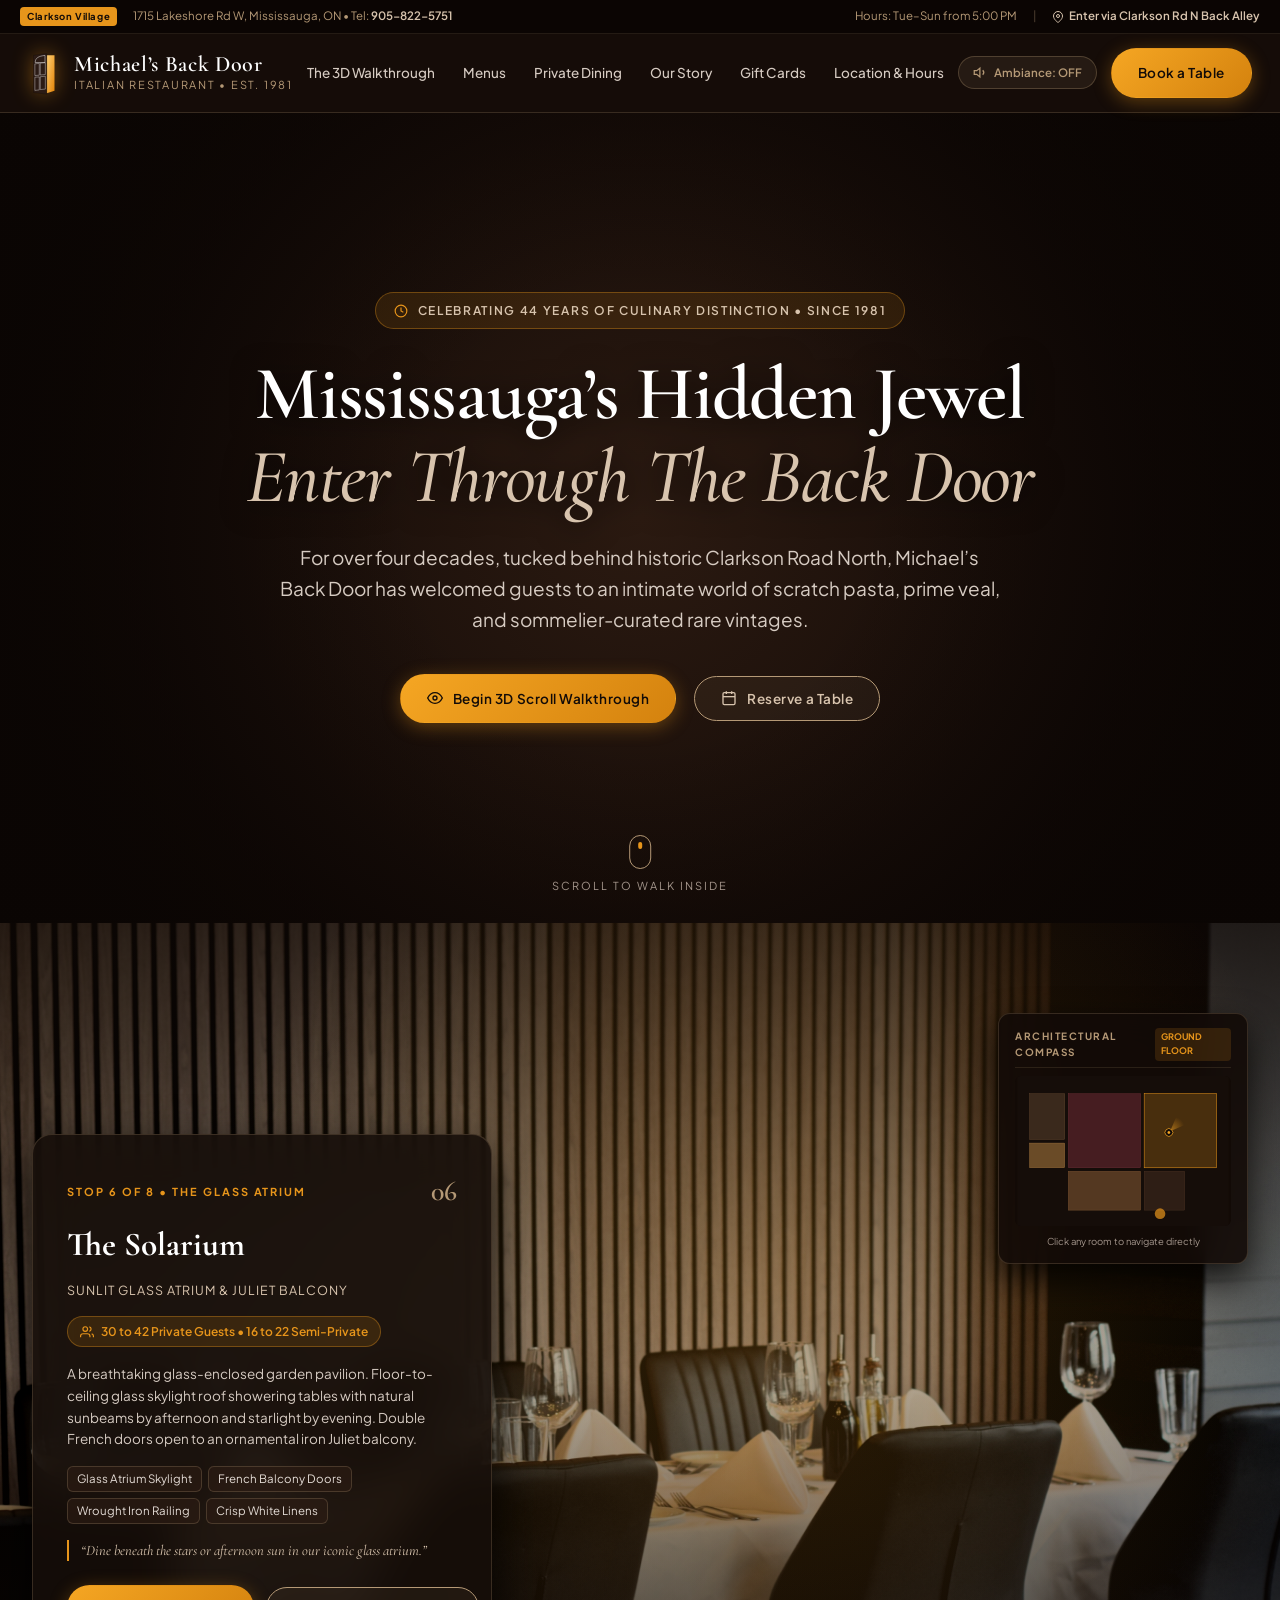
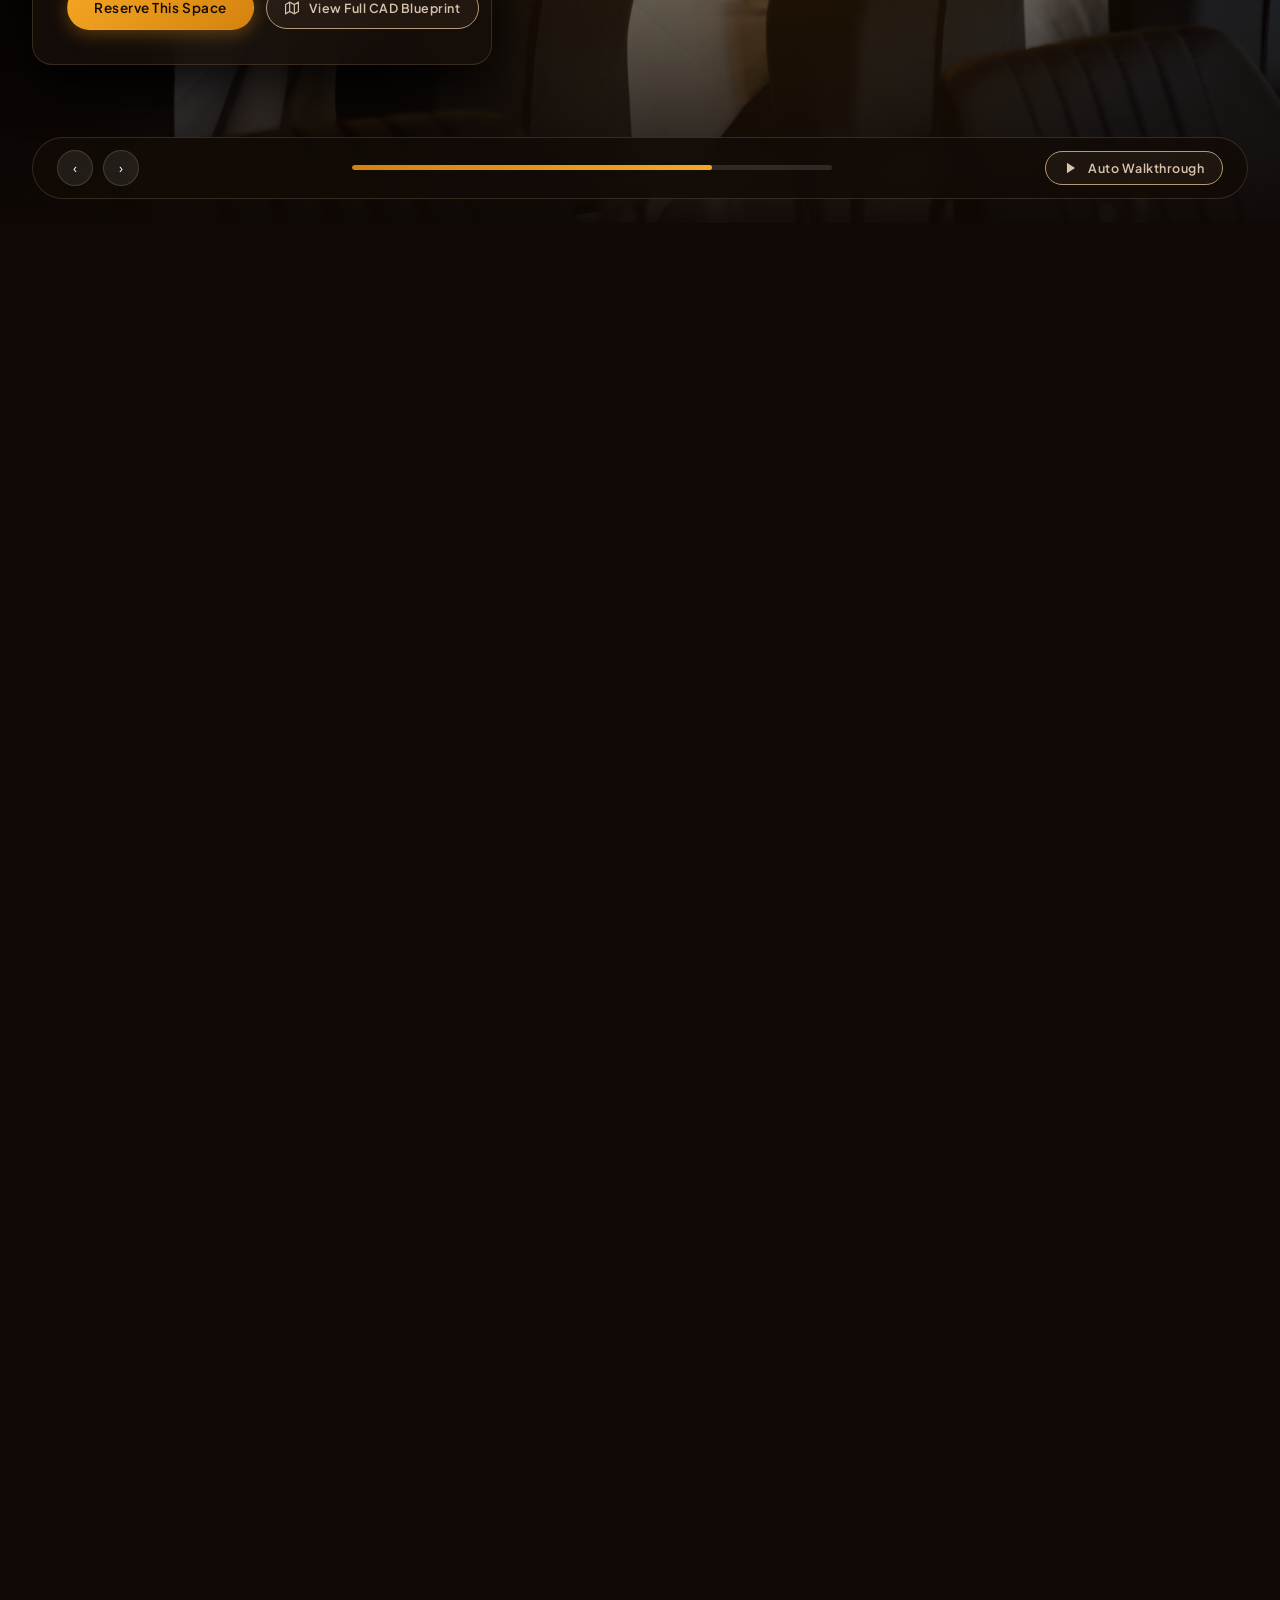
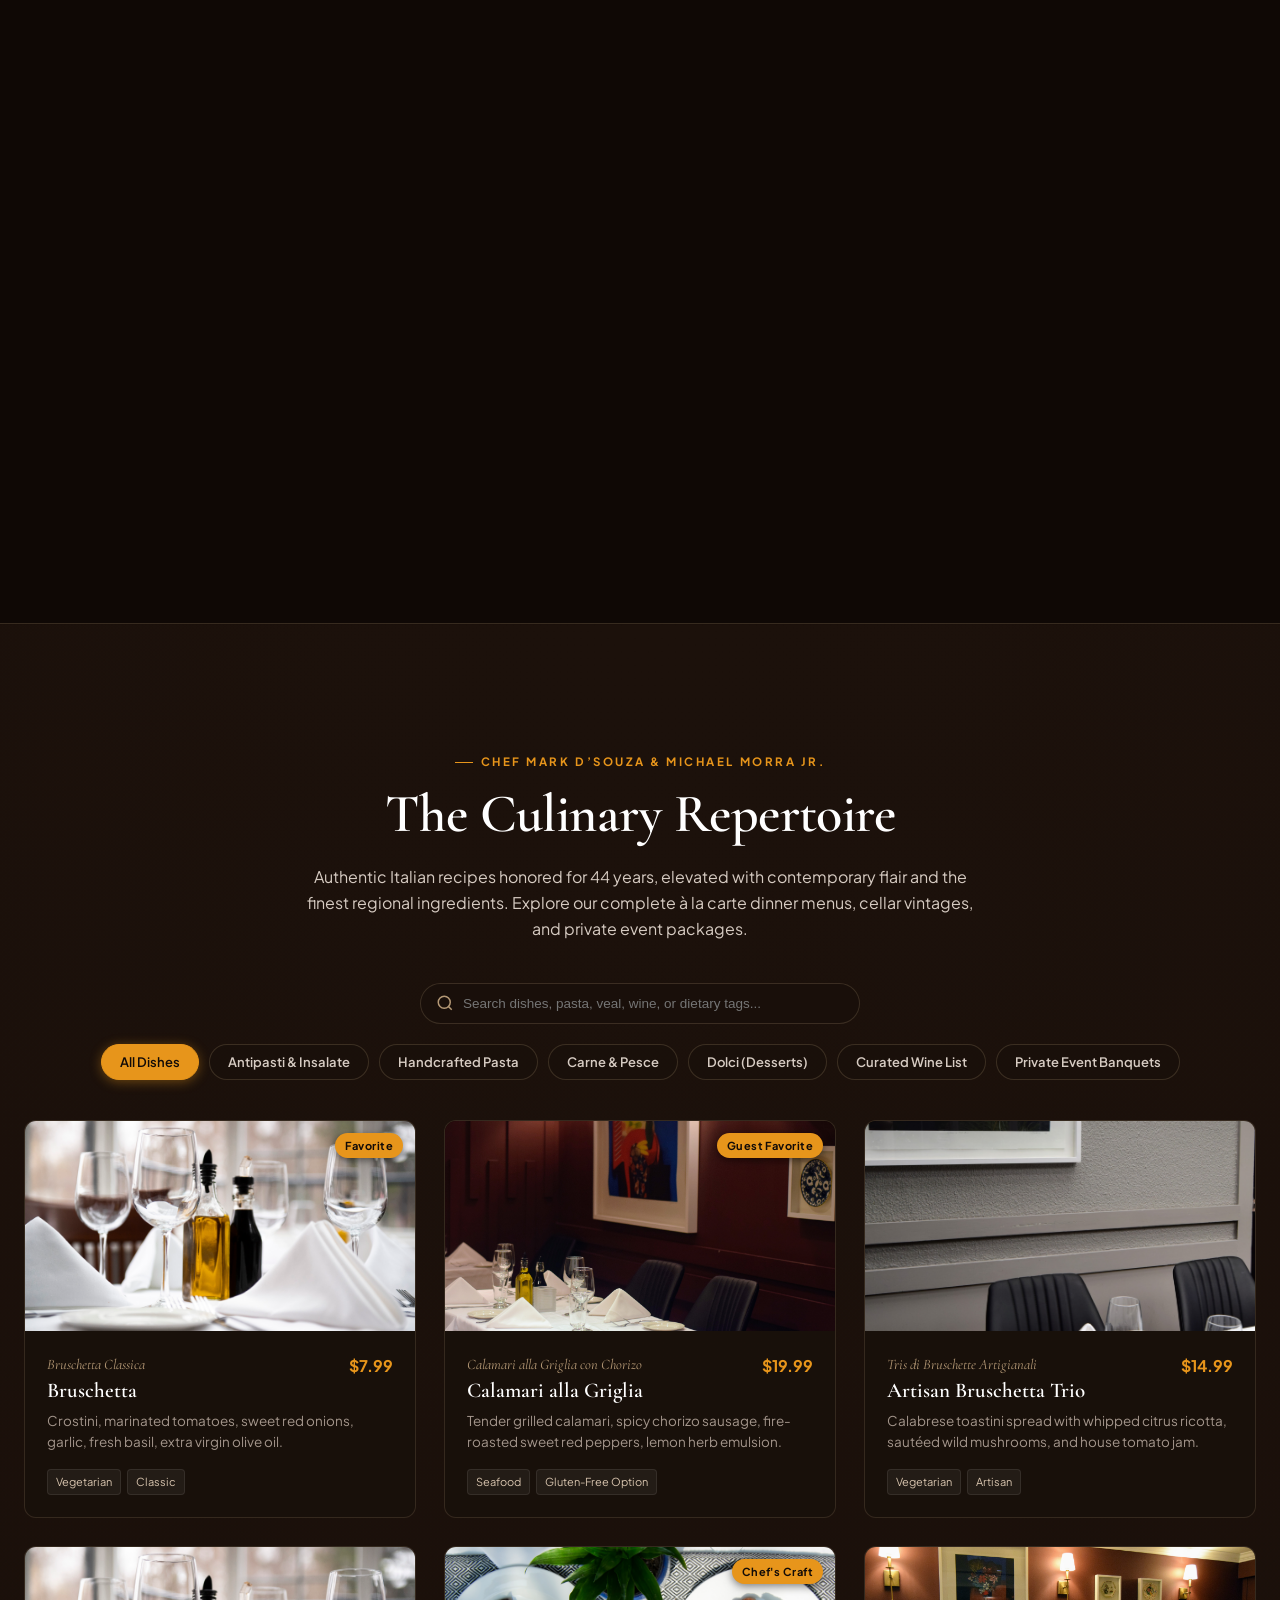
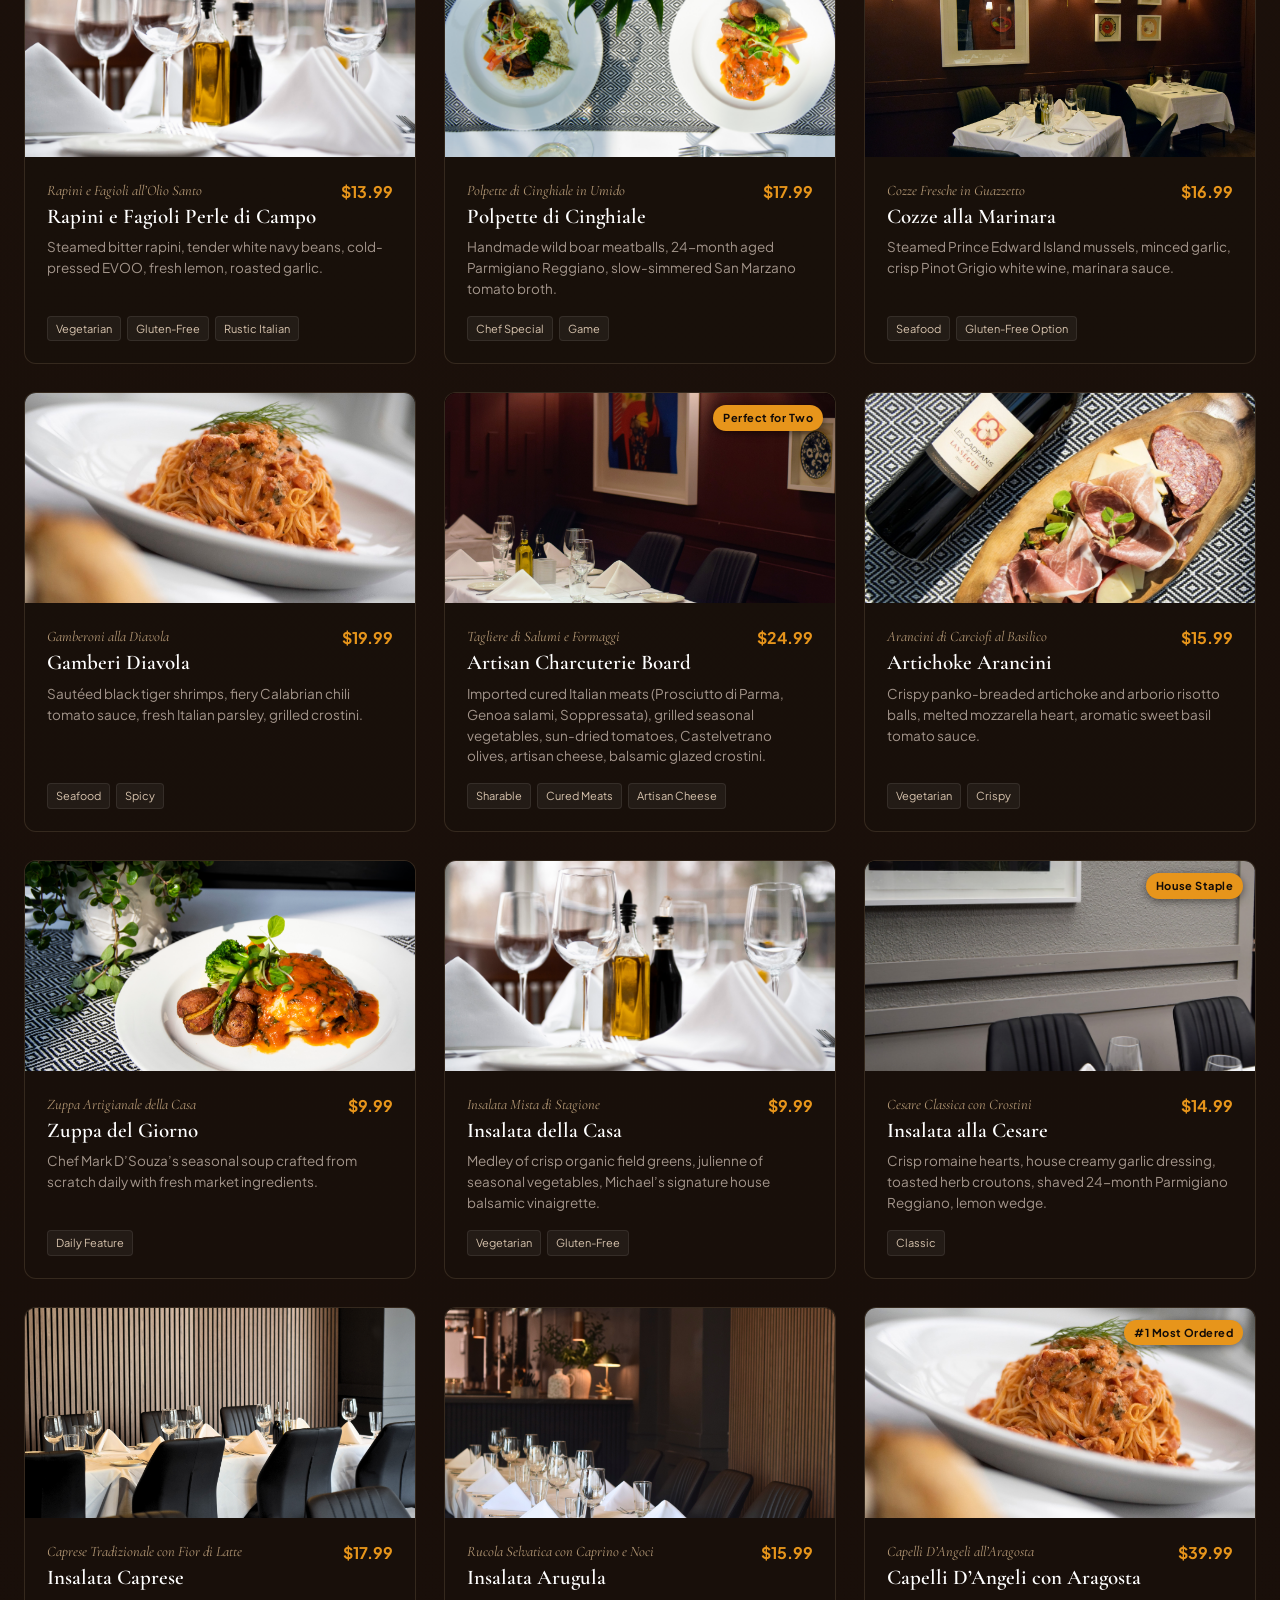
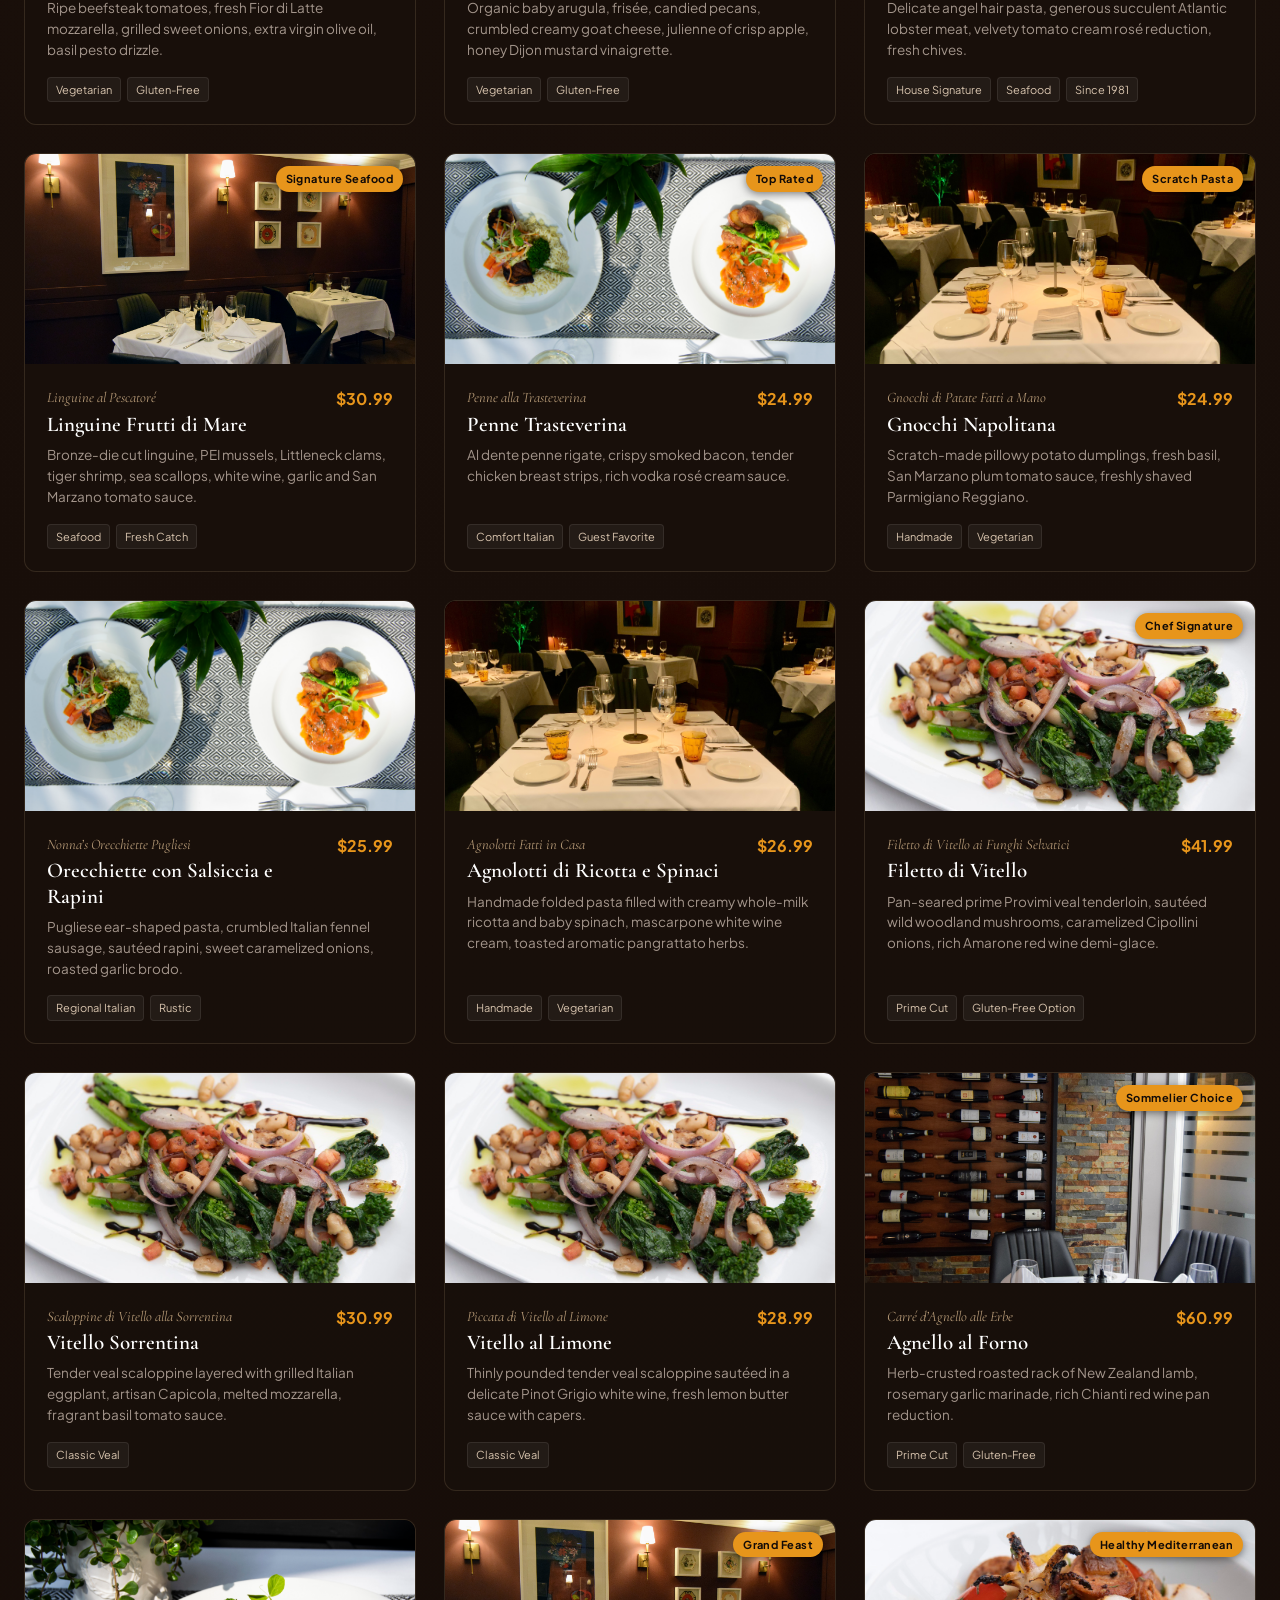
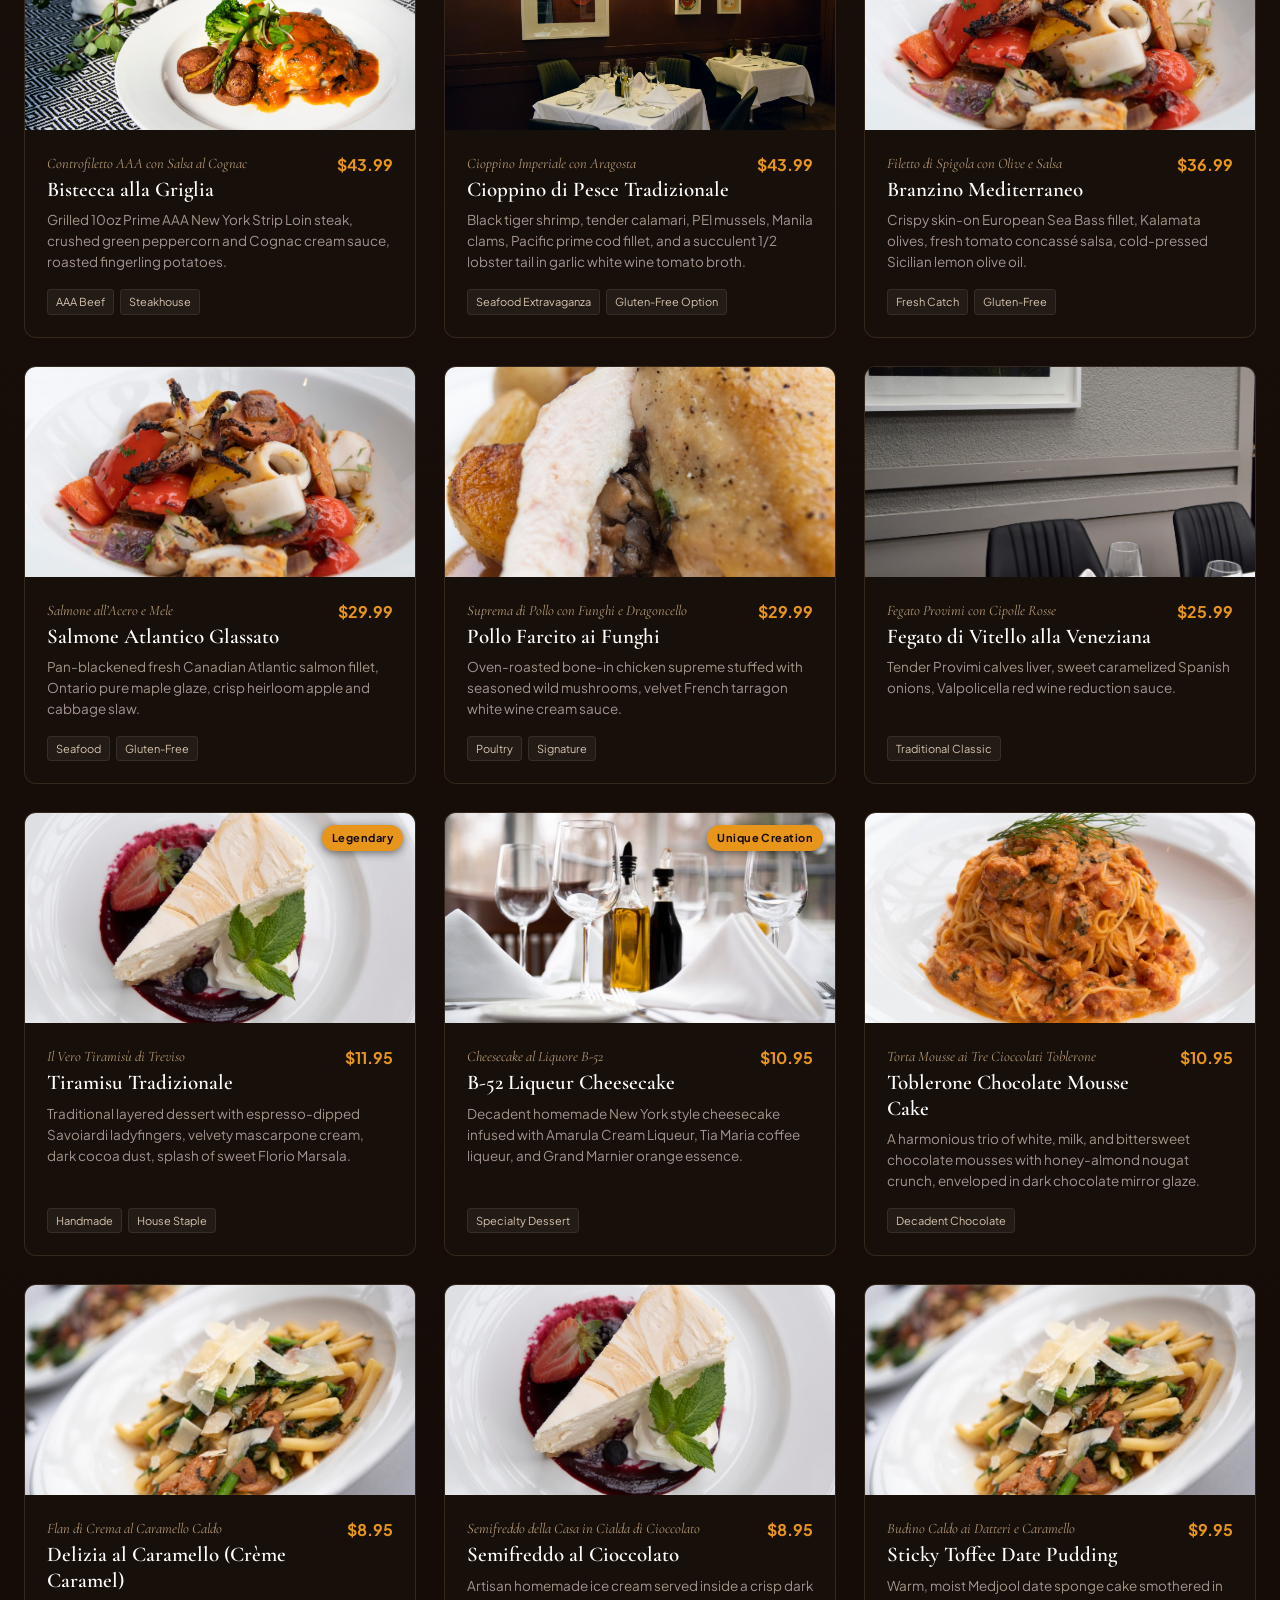
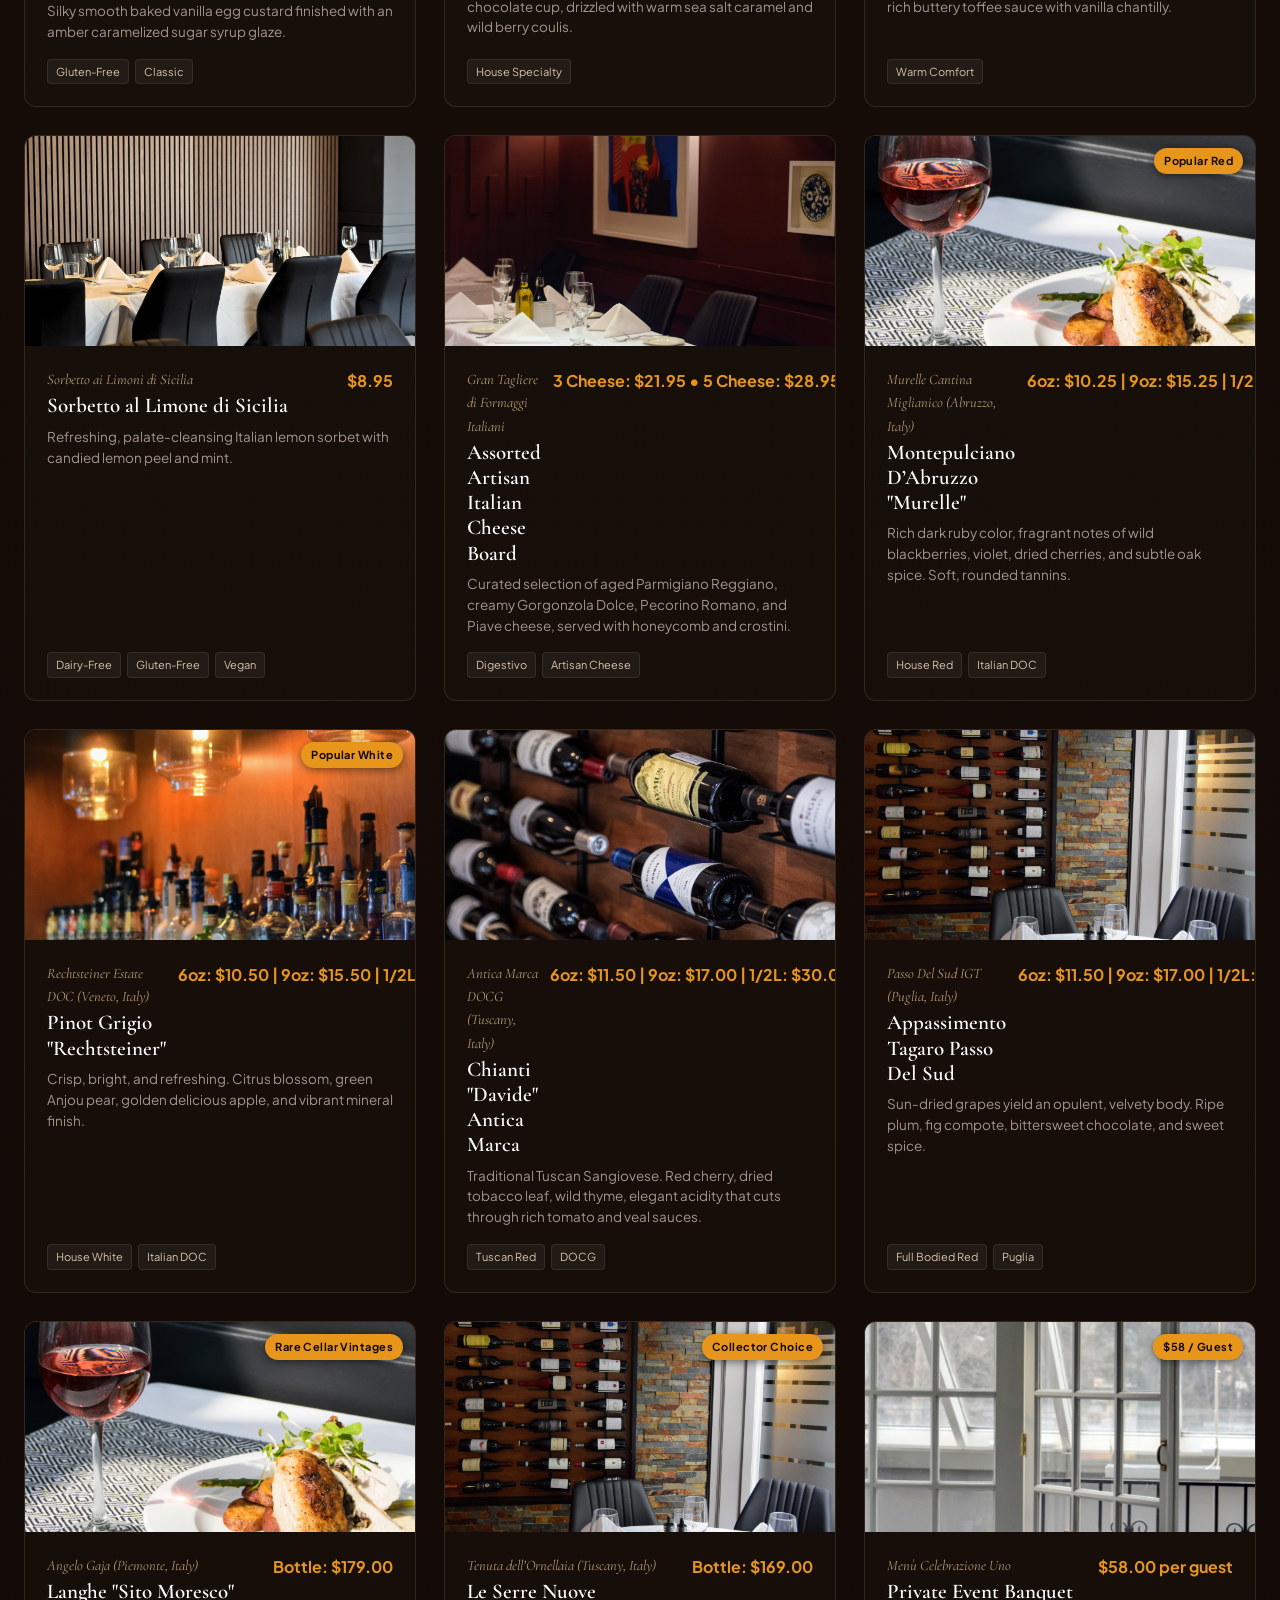
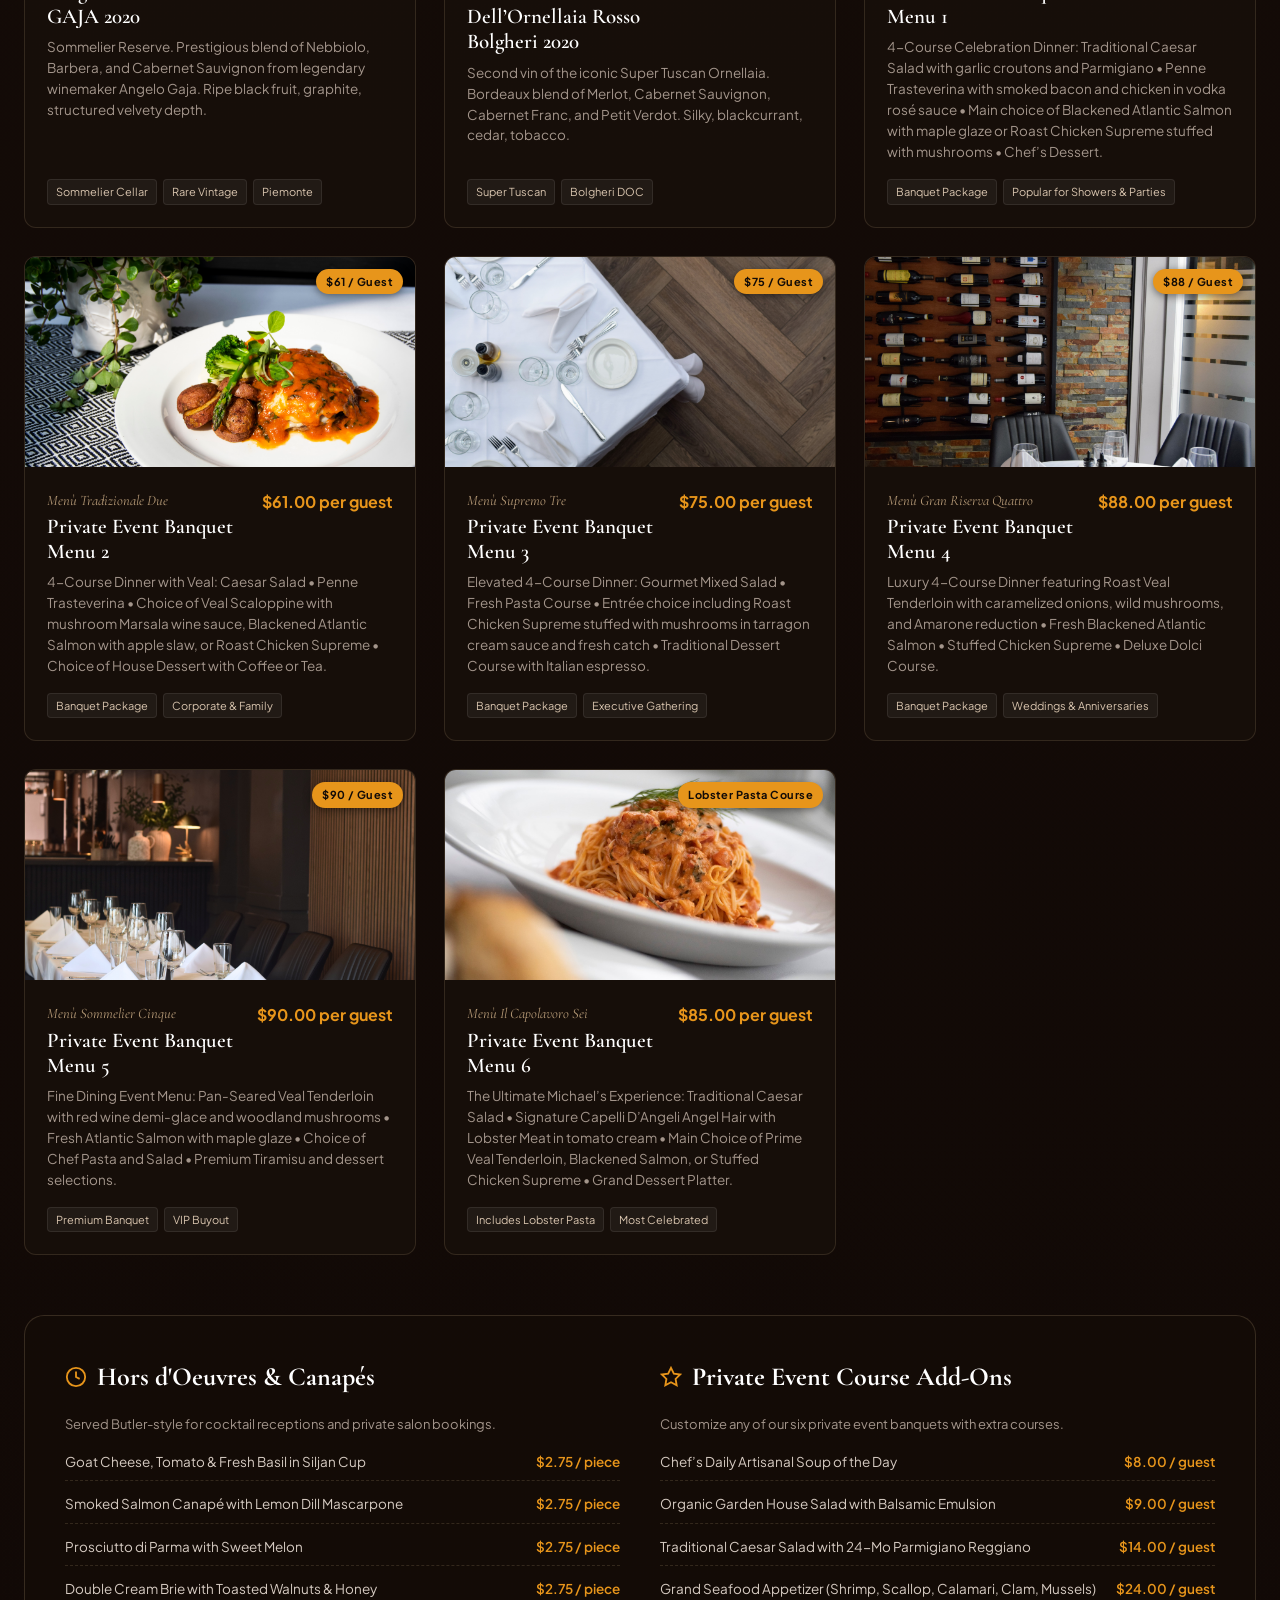
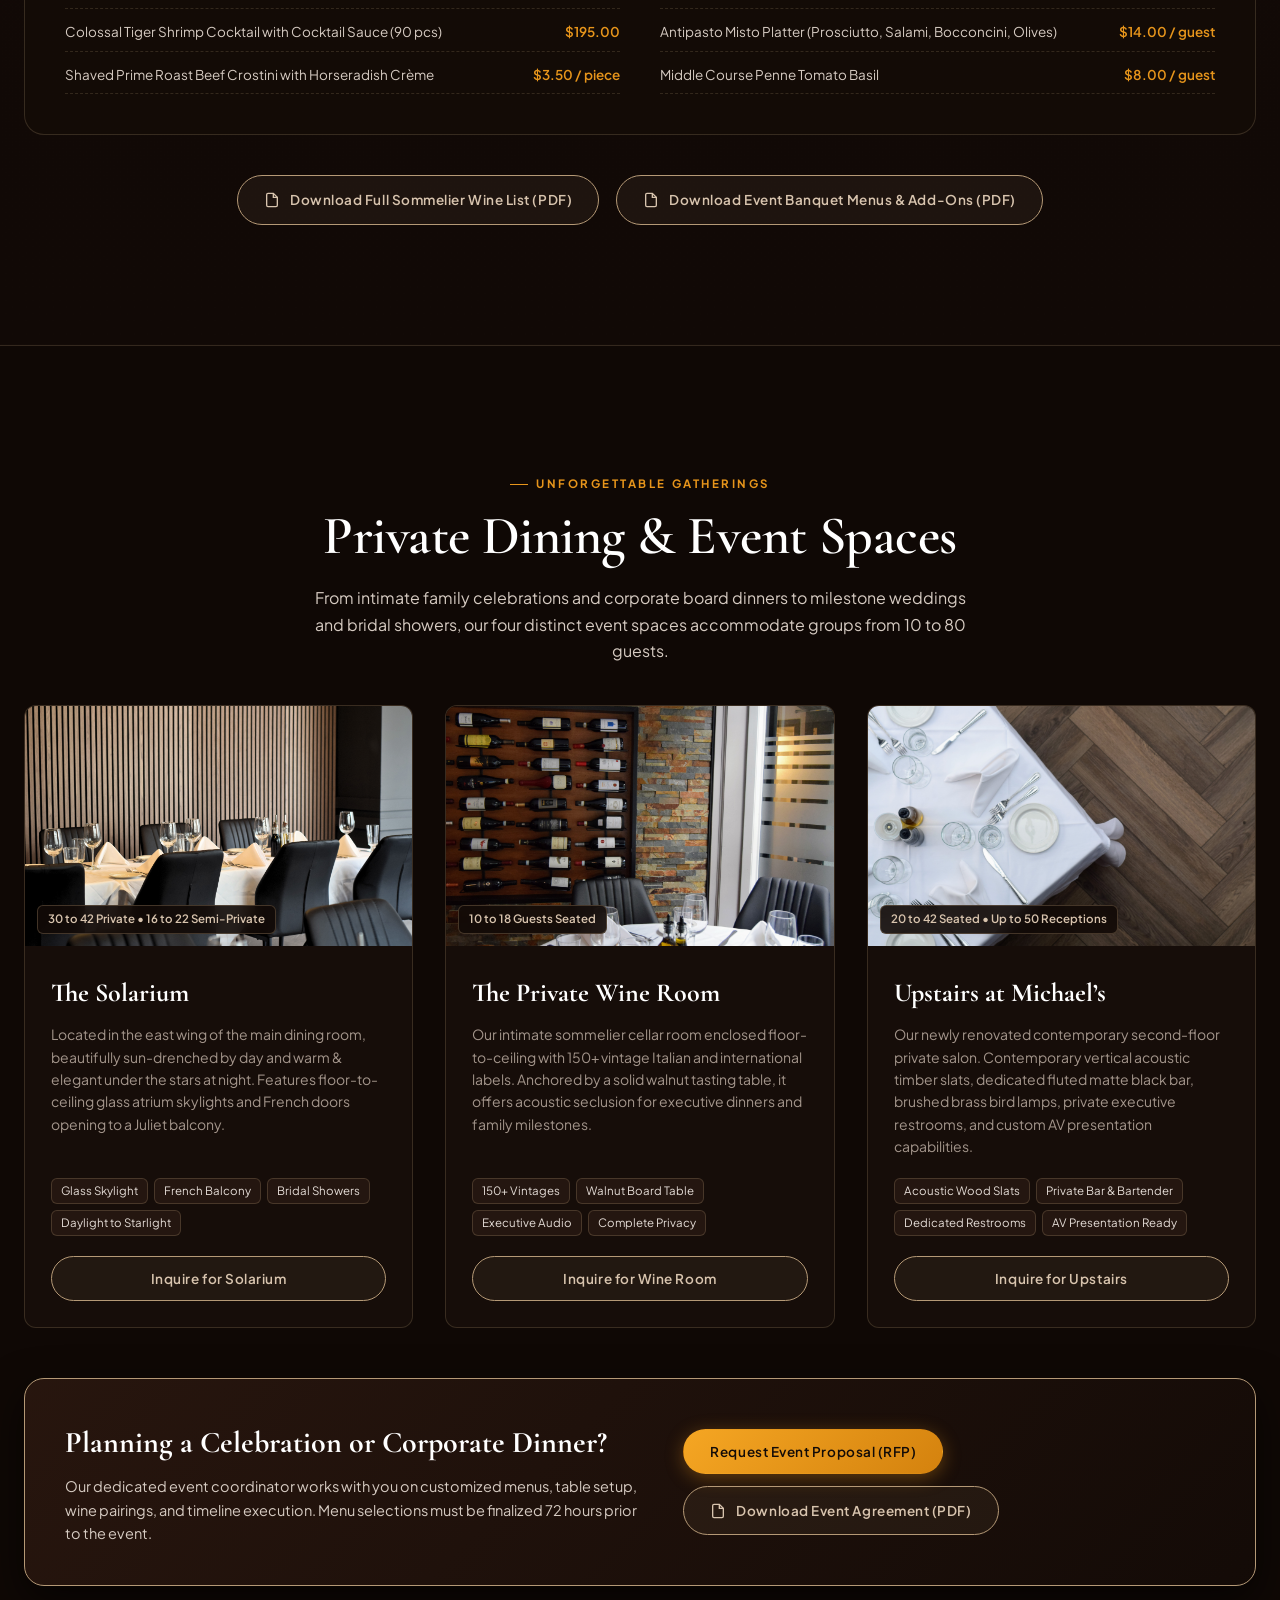
==== index.html @ 43db36c8 "Initial commit: Complete luxury rebuild for Michael's Back Door Restaurant with 3D scroll-driven wal" ====
<!DOCTYPE html>
<html lang="en">
<head>
  <meta charset="UTF-8">
  <meta name="viewport" content="width=device-width, initial-scale=1.0">
  <title>Michael’s Back Door Restaurant — Fine Italian Dining & 3D Interactive Walkthrough | Mississauga</title>
  <meta name="description" content="Experience 44 years of authentic Italian fine dining in Clarkson Village, Mississauga. Explore our interactive 3D scroll-driven restaurant walkthrough, seasonal dinner menus, private wine cellar, and the iconic secret back door entrance.">
  <meta name="keywords" content="Michaels Back Door, Italian restaurant Mississauga, Clarkson Village dining, fine dining Mississauga, Capelli D'Angeli, private event venue, Solarium Mississauga, wine cellar dining">
  <link rel="canonical" href="https://www.michaelsbackdoor.com/">
  
  <!-- Favicon / Brand Door Icon -->
  <link rel="icon" type="image/svg+xml" href="assets/logos/michaels-back-door-door-mark.svg">
  
  <!-- Google Fonts -->
  <link rel="preconnect" href="https://fonts.googleapis.com">
  <link rel="preconnect" href="https://fonts.gstatic.com" crossorigin>
  <link href="https://fonts.googleapis.com/css2?family=Cormorant+Garamond:ital,wght@0,400;0,500;0,600;0,700;1,400;1,600&family=Plus+Jakarta+Sans:wght@300;400;500;600;700&display=swap" rel="stylesheet">
  
  <!-- Styles -->
  <link rel="stylesheet" href="css/styles.css">
</head>
<body>

  <!-- Top Announcement Bar -->
  <div class="top-notice-bar">
    <div class="notice-inner">
      <div class="notice-left">
        <span class="notice-badge">Clarkson Village</span>
        <span>1715 Lakeshore Rd W, Mississauga, ON • Tel: <a href="tel:9058225751" class="notice-link">905-822-5751</a></span>
      </div>
      <div class="notice-right">
        <span>Hours: Tue–Sun from 5:00 PM</span>
        <span style="opacity: 0.4;">|</span>
        <a href="#visit" class="notice-link trigger-directions-modal">
          <svg width="12" height="12" viewBox="0 0 24 24" fill="none" stroke="currentColor" stroke-width="2"><path d="M21 10c0 7-9 13-9 13s-9-6-9-13a9 9 0 0 1 18 0z"/><circle cx="12" cy="10" r="3"/></svg>
          Enter via Clarkson Rd N Back Alley
        </a>
      </div>
    </div>
  </div>

  <!-- Main Luxury Header -->
  <header class="site-header">
    <div class="header-container">
      <a href="#" class="brand-anchor">
        <svg class="brand-icon-svg" viewBox="0 0 160 260" fill="none">
          <polygon points="96,25 142,25 142,235 96,250" fill="url(#navDoorGlow)" />
          <polygon points="18,25 96,15 96,255 18,245" fill="#2B1B15" stroke="#150C09" stroke-width="2" />
          <path d="M28,68 C28,40 50,30 86,26 L86,68 Z" fill="none" stroke="#FFFFFF" stroke-width="3" opacity="0.9" />
          <polygon points="26,76 52,73 52,143 26,145" fill="none" stroke="#FFFFFF" stroke-width="2.5" opacity="0.85" />
          <polygon points="58,72 88,69 88,139 58,142" fill="none" stroke="#FFFFFF" stroke-width="2.5" opacity="0.85" />
          <polygon points="26,155 52,153 52,230 26,233" fill="none" stroke="#FFFFFF" stroke-width="2.5" opacity="0.85" />
          <polygon points="58,152 88,149 88,225 58,228" fill="none" stroke="#FFFFFF" stroke-width="2.5" opacity="0.85" />
          <defs>
            <linearGradient id="navDoorGlow" x1="0" y1="0" x2="1" y2="1">
              <stop offset="0%" stop-color="#FFD074"/>
              <stop offset="100%" stop-color="#E28308"/>
            </linearGradient>
          </defs>
        </svg>
        <div class="brand-title-wrap">
          <h1>Michael’s Back Door</h1>
          <span>Italian Restaurant • Est. 1981</span>
        </div>
      </a>

      <!-- Desktop Navigation -->
      <nav class="main-nav">
        <a href="#walkthrough-section" class="nav-link">The 3D Walkthrough</a>
        <a href="#menus" class="nav-link">Menus</a>
        <a href="#events" class="nav-link">Private Dining</a>
        <a href="#story" class="nav-link">Our Story</a>
        <a href="#giftcards" class="nav-link">Gift Cards</a>
        <a href="#visit" class="nav-link">Location & Hours</a>
      </nav>

      <!-- Header Actions -->
      <div class="header-actions">
        <button class="ambiance-btn" id="audio-ambiance-toggle" title="Toggle warm Italian dining ambiance audio">
          <svg width="15" height="15" viewBox="0 0 24 24" fill="none" stroke="currentColor" stroke-width="2"><path d="M11 5L6 9H2v6h4l5 4V5z"/><path d="M15.54 8.46a5 5 0 0 1 0 7.07"/></svg>
          Ambiance: OFF
        </button>
        <a href="#reservation" class="btn btn-gold trigger-reservation-modal">Book a Table</a>
        <button class="mobile-toggle-btn" id="mobile-burger-btn" aria-label="Open Navigation Menu">
          <svg width="24" height="24" viewBox="0 0 24 24" fill="none" stroke="currentColor" stroke-width="2"><line x1="3" y1="12" x2="21" y2="12"/><line x1="3" y1="6" x2="21" y2="6"/><line x1="3" y1="18" x2="21" y2="18"/></svg>
        </button>
      </div>
    </div>
  </header>

  <!-- Mobile Drawer -->
  <div class="mobile-nav-drawer" id="mobile-nav-drawer">
    <div class="mobile-drawer-header">
      <div class="brand-title-wrap">
        <h2 style="font-family: var(--font-serif); font-size: 24px; color: #fff;">Michael’s Back Door</h2>
        <span style="font-size: 11px; color: var(--gold-champagne);">Mississauga, ON</span>
      </div>
      <button class="modal-close-btn" id="mobile-nav-close">✕</button>
    </div>
    <div class="mobile-nav-links">
      <a href="#walkthrough-section" class="mobile-link">The 3D Walkthrough</a>
      <a href="#menus" class="mobile-link">Menus & Vintages</a>
      <a href="#events" class="mobile-link">Private Dining & Events</a>
      <a href="#story" class="mobile-link">Our 44-Year Heritage</a>
      <a href="#giftcards" class="mobile-link">Gift Cards</a>
      <a href="#visit" class="mobile-link">Directions to Back Door</a>
      <a href="#reservation" class="btn btn-gold trigger-reservation-modal" style="margin-top: 20px;">Book a Table</a>
    </div>
  </div>

  <!-- Hero Section -->
  <section class="hero-section" id="hero">
    <div class="hero-bg-texture"></div>
    <div class="hero-vignette"></div>
    <div class="hero-content">
      <div class="hero-badge-pill">
        <svg width="14" height="14" viewBox="0 0 24 24" fill="none" stroke="currentColor" stroke-width="2"><circle cx="12" cy="12" r="10"/><polyline points="12 6 12 12 16 14"/></svg>
        Celebrating 44 Years of Culinary Distinction • Since 1981
      </div>
      <h1 class="hero-title">
        Mississauga’s Hidden Jewel<br>
        <em>Enter Through The Back Door</em>
      </h1>
      <p class="hero-desc">
        For over four decades, tucked behind historic Clarkson Road North, Michael’s Back Door has welcomed guests to an intimate world of scratch pasta, prime veal, and sommelier-curated rare vintages.
      </p>
      <div class="hero-cta-group">
        <a href="#walkthrough-section" class="btn btn-gold">
          <svg width="16" height="16" viewBox="0 0 24 24" fill="none" stroke="currentColor" stroke-width="2"><path d="M1 12s4-8 11-8 11 8 11 8-4 8-11 8-11-8-11-8z"/><circle cx="12" cy="12" r="3"/></svg>
          Begin 3D Scroll Walkthrough
        </a>
        <button class="btn btn-outline-gold trigger-reservation-modal">
          <svg width="16" height="16" viewBox="0 0 24 24" fill="none" stroke="currentColor" stroke-width="2"><rect x="3" y="4" width="18" height="18" rx="2" ry="2"/><line x1="16" y1="2" x2="16" y2="6"/><line x1="8" y1="2" x2="8" y2="6"/><line x1="3" y1="10" x2="21" y2="10"/></svg>
          Reserve a Table
        </button>
      </div>
    </div>

    <!-- Mouse Scroll Indicator -->
    <a href="#walkthrough-section" class="hero-scroll-indicator">
      <div class="mouse-scroll-icon">
        <div class="mouse-wheel"></div>
      </div>
      <span>Scroll to Walk Inside</span>
    </a>
  </section>

  <!-- ==========================================================================
       THE 3D SCROLL WALKTHROUGH ENGINE
       ========================================================================== -->
  <section id="walkthrough-section">
    <div class="walkthrough-sticky-viewport">
      <div class="walkthrough-scene" id="walkthrough-scene">
        <!-- Dual background layers for smooth crossfade -->
        <img id="walkthrough-bg-active" class="walkthrough-bg-layer" src="assets/interior_and_ambience/main-dining-room-burgundy-sconces.jpg" alt="Restaurant Interior View">
        <img id="walkthrough-bg-incoming" class="walkthrough-bg-layer" src="assets/logos/michaels-back-door-monogram-frosted-glass.jpg" alt="Incoming View">
        <div class="walkthrough-ambient-lighting"></div>
      </div>

      <!-- Architectural HUD Mini-Map Compass -->
      <div class="hud-minimap-container">
        <div class="hud-map-header">
          <span class="hud-map-title">Architectural Compass</span>
          <span class="hud-level-badge" id="hud-level-badge">GROUND FLOOR</span>
        </div>
        <svg id="hud-map-svg" viewBox="0 0 1200 850">
          <rect width="1200" height="850" fill="#150d09" rx="8" />
          
          <!-- Ground Floor HUD Outline -->
          <g id="hud-ground-floor">
            <!-- Solarium -->
            <rect class="hud-room-trigger" data-stop-id="solarium" x="720" y="100" width="410" height="420" fill="#2c4e3f" stroke="#3f6e5a" stroke-width="2" />
            <!-- Main Dining -->
            <rect class="hud-room-trigger" data-stop-id="main-dining" x="290" y="100" width="410" height="420" fill="#5c242b" stroke="#7a343d" stroke-width="2" />
            <!-- Wine Room -->
            <rect class="hud-room-trigger" data-stop-id="wine-room" x="70" y="100" width="200" height="260" fill="#4b3524" stroke="#6b4c34" stroke-width="2" />
            <!-- Lover's Lane -->
            <rect class="hud-room-trigger" data-stop-id="lovers-lane" x="70" y="380" width="200" height="140" fill="#8f6534" stroke="#ab7b42" stroke-width="2" />
            <!-- Bar -->
            <rect class="hud-room-trigger" data-stop-id="bar" x="290" y="540" width="410" height="220" fill="#704b2b" stroke="#8c5f38" stroke-width="2" />
            <!-- Foyer -->
            <rect class="hud-room-trigger" data-stop-id="foyer" x="720" y="540" width="230" height="220" fill="#3a251a" stroke="#543626" stroke-width="2" />
            <!-- Backdoor Arrival -->
            <circle class="hud-room-trigger" data-stop-id="backdoor" cx="810" cy="780" r="30" fill="#e7951b" />
          </g>

          <!-- Level 2 HUD Outline -->
          <g id="hud-level2-floor" style="display:none;">
            <rect class="hud-room-trigger" data-stop-id="upstairs" x="270" y="120" width="560" height="620" fill="#422e1f" stroke="#7a5539" stroke-width="2" />
            <rect class="hud-room-trigger" data-stop-id="upstairs" x="850" y="120" width="260" height="340" fill="#202227" stroke="#4a505b" stroke-width="2" />
          </g>

          <!-- Animated Camera Avatar with Vision Light Cone -->
          <g id="hud-camera-avatar" transform="translate(810, 780) rotate(0)">
            <polygon points="-40,-110 40,-110 0,-10" fill="url(#hudConeGrad)" opacity="0.65" />
            <circle r="22" fill="#120b08" stroke="#f5a623" stroke-width="4" />
            <circle r="8" fill="#f5a623" />
          </g>

          <defs>
            <radialGradient id="hudConeGrad" cx="50%" cy="100%" r="90%">
              <stop offset="0%" stop-color="#F5A623" stop-opacity="0.9" />
              <stop offset="100%" stop-color="#E7951B" stop-opacity="0" />
            </radialGradient>
          </defs>
        </svg>
        <span class="hud-legend">Click any room to navigate directly</span>
      </div>

      <!-- Walkthrough UI Overlay Container -->
      <div class="walkthrough-overlay-container">
        <!-- Floating Glassmorphic Room Spec Card -->
        <div class="walkthrough-info-card">
          <div class="card-top-row">
            <span class="wt-stop-badge" id="wt-kicker">STOP 1 OF 8 • SPEAKEASY DISCOVERY</span>
            <span class="wt-stop-number" id="wt-stop-number">01</span>
          </div>

          <h2 class="wt-title" id="wt-title">The Secret "Back Door" Arrival</h2>
          <div class="wt-subtitle" id="wt-subtitle">Clarkson Road North Rear Entrance</div>

          <div class="wt-capacity-badge">
            <svg width="14" height="14" viewBox="0 0 24 24" fill="none" stroke="currentColor" stroke-width="2"><path d="M17 21v-2a4 4 0 0 0-4-4H5a4 4 0 0 0-4 4v2"/><circle cx="9" cy="7" r="4"/><path d="M23 21v-2a4 4 0 0 0-3-3.87"/><path d="M16 3.13a4 4 0 0 1 0 7.75"/></svg>
            <span id="wt-capacity">Private Arrival & Parking</span>
          </div>

          <p class="wt-desc" id="wt-desc">
            A quiet alleyway off Clarkson Road North leads to Mississauga’s most celebrated hidden entrance. An amber lantern glows above the weathered dark walnut door, welcoming patrons into a romantic Italian sanctuary just as it did on opening night in 1981.
          </p>

          <div class="wt-chips-group" id="wt-chips">
            <span class="wt-chip">Aged Walnut Timber</span>
            <span class="wt-chip">Warm Amber Lantern (#F5A623)</span>
            <span class="wt-chip">Heritage Fanlight Transom</span>
            <span class="wt-chip">Clarkson Brickwork</span>
          </div>

          <div class="wt-quote-box" id="wt-quote">
            “Enter through the back door — where Mississauga fine dining began in 1981.”
          </div>

          <div class="wt-actions">
            <button class="btn btn-gold trigger-reservation-modal">Reserve This Space</button>
            <a href="floorplan.html" target="_blank" class="btn btn-outline-gold" style="padding: 10px 18px; font-size: 12.5px;">
              <svg width="14" height="14" viewBox="0 0 24 24" fill="none" stroke="currentColor" stroke-width="2"><polygon points="1 6 1 22 8 18 16 22 23 18 23 2 16 6 8 2 1 6"/><line x1="8" y1="2" x2="8" y2="18"/><line x1="16" y1="6" x2="16" y2="22"/></svg>
              View Full CAD Blueprint
            </a>
          </div>
        </div>
      </div>

      <!-- Walkthrough Bottom Controller Bar -->
      <div class="walkthrough-bottom-bar">
        <div class="wt-ctrl-btns">
          <button class="wt-ctrl-btn" id="wt-prev-btn" title="Previous Room">‹</button>
          <button class="wt-ctrl-btn" id="wt-next-btn" title="Next Room">›</button>
        </div>
        
        <div class="wt-progress-track">
          <div class="wt-progress-fill" id="wt-progress-fill"></div>
        </div>

        <button class="btn btn-outline-gold" id="wt-play-btn" style="padding: 8px 18px; font-size: 12.5px;">
          <svg width="14" height="14" viewBox="0 0 24 24" fill="currentColor"><polygon points="5 3 19 12 5 21 5 3"/></svg>
          Auto Walkthrough
        </button>
      </div>
    </div>
  </section>

  <!-- ==========================================================================
       COMPREHENSIVE MENU & CULINARY SHOWCASE
       ========================================================================== -->
  <section class="menu-section" id="menus">
    <div class="container">
      <div class="text-center">
        <span class="section-kicker">Chef Mark D’Souza & Michael Morra Jr.</span>
        <h2 class="section-title">The Culinary Repertoire</h2>
        <p class="section-subtitle">
          Authentic Italian recipes honored for 44 years, elevated with contemporary flair and the finest regional ingredients. Explore our complete à la carte dinner menus, cellar vintages, and private event packages.
        </p>
      </div>

      <!-- Menu Interactive Controls -->
      <div class="menu-filter-bar">
        <div class="menu-search-wrapper">
          <svg class="menu-search-icon" width="18" height="18" viewBox="0 0 24 24" fill="none" stroke="currentColor" stroke-width="2"><circle cx="11" cy="11" r="8"/><line x1="21" y1="21" x2="16.65" y2="16.65"/></svg>
          <input type="text" class="menu-search-input" id="menu-search-input" placeholder="Search dishes, pasta, veal, wine, or dietary tags...">
        </div>

        <div class="menu-tabs" id="menu-tabs">
          <!-- Dynamically populated by js/app.js -->
        </div>
      </div>

      <!-- Menu Items Grid -->
      <div class="menu-items-grid" id="menu-items-grid">
        <!-- Dynamically populated from MENU_DATA in js/menus.js -->
      </div>

      <!-- Canapés & Event Add-ons Showcase -->
      <div class="menu-extra-showcase">
        <div class="extra-col">
          <h4>
            <svg width="22" height="22" viewBox="0 0 24 24" fill="none" stroke="var(--gold-primary)" stroke-width="2"><circle cx="12" cy="12" r="10"/><path d="M12 6v6l4 2"/></svg>
            Hors d'Oeuvres & Canapés
          </h4>
          <p style="font-size: 13px; color: var(--text-muted); margin-bottom: 16px;">Served Butler-style for cocktail receptions and private salon bookings.</p>
          <div class="extra-items-list">
            <div class="extra-item-row">
              <span class="extra-item-name">Goat Cheese, Tomato & Fresh Basil in Siljan Cup</span>
              <span class="extra-item-price">$2.75 / piece</span>
            </div>
            <div class="extra-item-row">
              <span class="extra-item-name">Smoked Salmon Canapé with Lemon Dill Mascarpone</span>
              <span class="extra-item-price">$2.75 / piece</span>
            </div>
            <div class="extra-item-row">
              <span class="extra-item-name">Prosciutto di Parma with Sweet Melon</span>
              <span class="extra-item-price">$2.75 / piece</span>
            </div>
            <div class="extra-item-row">
              <span class="extra-item-name">Double Cream Brie with Toasted Walnuts & Honey</span>
              <span class="extra-item-price">$2.75 / piece</span>
            </div>
            <div class="extra-item-row">
              <span class="extra-item-name">Colossal Tiger Shrimp Cocktail with Cocktail Sauce (90 pcs)</span>
              <span class="extra-item-price">$195.00</span>
            </div>
            <div class="extra-item-row">
              <span class="extra-item-name">Shaved Prime Roast Beef Crostini with Horseradish Crème</span>
              <span class="extra-item-price">$3.50 / piece</span>
            </div>
          </div>
        </div>

        <div class="extra-col">
          <h4>
            <svg width="22" height="22" viewBox="0 0 24 24" fill="none" stroke="var(--gold-primary)" stroke-width="2"><polygon points="12 2 15.09 8.26 22 9.27 17 14.14 18.18 21.02 12 17.77 5.82 21.02 7 14.14 2 9.27 8.91 8.26 12 2"/></svg>
            Private Event Course Add-Ons
          </h4>
          <p style="font-size: 13px; color: var(--text-muted); margin-bottom: 16px;">Customize any of our six private event banquets with extra courses.</p>
          <div class="extra-items-list">
            <div class="extra-item-row">
              <span class="extra-item-name">Chef’s Daily Artisanal Soup of the Day</span>
              <span class="extra-item-price">$8.00 / guest</span>
            </div>
            <div class="extra-item-row">
              <span class="extra-item-name">Organic Garden House Salad with Balsamic Emulsion</span>
              <span class="extra-item-price">$9.00 / guest</span>
            </div>
            <div class="extra-item-row">
              <span class="extra-item-name">Traditional Caesar Salad with 24-Mo Parmigiano Reggiano</span>
              <span class="extra-item-price">$14.00 / guest</span>
            </div>
            <div class="extra-item-row">
              <span class="extra-item-name">Grand Seafood Appetizer (Shrimp, Scallop, Calamari, Clam, Mussels)</span>
              <span class="extra-item-price">$24.00 / guest</span>
            </div>
            <div class="extra-item-row">
              <span class="extra-item-name">Antipasto Misto Platter (Prosciutto, Salami, Bocconcini, Olives)</span>
              <span class="extra-item-price">$14.00 / guest</span>
            </div>
            <div class="extra-item-row">
              <span class="extra-item-name">Middle Course Penne Tomato Basil</span>
              <span class="extra-item-price">$8.00 / guest</span>
            </div>
          </div>
        </div>
      </div>

      <!-- Wine List Download Callout -->
      <div style="text-align: center; margin-top: 40px;">
        <a href="assets/documents_and_menus/michaels-back-door-full-wine-list.pdf" target="_blank" class="btn btn-outline-gold" style="margin-right: 14px;">
          <svg width="16" height="16" viewBox="0 0 24 24" fill="none" stroke="currentColor" stroke-width="2"><path d="M14 2H6a2 2 0 0 0-2 2v16a2 2 0 0 0 2 2h12a2 2 0 0 0 2-2V8z"/><polyline points="14 2 14 8 20 8"/></svg>
          Download Full Sommelier Wine List (PDF)
        </a>
        <a href="assets/documents_and_menus/michaels-back-door-event-menu-add-ons-pricing.pdf" target="_blank" class="btn btn-outline-gold">
          <svg width="16" height="16" viewBox="0 0 24 24" fill="none" stroke="currentColor" stroke-width="2"><path d="M14 2H6a2 2 0 0 0-2 2v16a2 2 0 0 0 2 2h12a2 2 0 0 0 2-2V8z"/><polyline points="14 2 14 8 20 8"/></svg>
          Download Event Banquet Menus & Add-Ons (PDF)
        </a>
      </div>
    </div>
  </section>

  <!-- ==========================================================================
       PRIVATE DINING & EVENT SPACES
       ========================================================================== -->
  <section class="private-events-section" id="events">
    <div class="container">
      <div class="text-center">
        <span class="section-kicker">Unforgettable Gatherings</span>
        <h2 class="section-title">Private Dining & Event Spaces</h2>
        <p class="section-subtitle">
          From intimate family celebrations and corporate board dinners to milestone weddings and bridal showers, our four distinct event spaces accommodate groups from 10 to 80 guests.
        </p>
      </div>

      <div class="rooms-grid">
        <!-- Room 1: The Solarium -->
        <div class="room-card">
          <div class="room-card-img">
            <img src="assets/interior_and_ambience/solarium-dining-room-sunlight.jpg" alt="The Solarium">
            <span class="room-capacity-flag">30 to 42 Private • 16 to 22 Semi-Private</span>
          </div>
          <div class="room-card-body">
            <h3>The Solarium</h3>
            <p>
              Located in the east wing of the main dining room, beautifully sun-drenched by day and warm & elegant under the stars at night. Features floor-to-ceiling glass atrium skylights and French doors opening to a Juliet balcony.
            </p>
            <div class="wt-chips-group" style="margin-bottom: 20px;">
              <span class="wt-chip">Glass Skylight</span>
              <span class="wt-chip">French Balcony</span>
              <span class="wt-chip">Bridal Showers</span>
              <span class="wt-chip">Daylight to Starlight</span>
            </div>
            <button class="btn btn-outline-gold trigger-event-modal" style="width:100%;">Inquire for Solarium</button>
          </div>
        </div>

        <!-- Room 2: The Wine Room -->
        <div class="room-card">
          <div class="room-card-img">
            <img src="assets/interior_and_ambience/wine-room-private-dining-table.jpg" alt="The Private Wine Room">
            <span class="room-capacity-flag">10 to 18 Guests Seated</span>
          </div>
          <div class="room-card-body">
            <h3>The Private Wine Room</h3>
            <p>
              Our intimate sommelier cellar room enclosed floor-to-ceiling with 150+ vintage Italian and international labels. Anchored by a solid walnut tasting table, it offers acoustic seclusion for executive dinners and family milestones.
            </p>
            <div class="wt-chips-group" style="margin-bottom: 20px;">
              <span class="wt-chip">150+ Vintages</span>
              <span class="wt-chip">Walnut Board Table</span>
              <span class="wt-chip">Executive Audio</span>
              <span class="wt-chip">Complete Privacy</span>
            </div>
            <button class="btn btn-outline-gold trigger-event-modal" style="width:100%;">Inquire for Wine Room</button>
          </div>
        </div>

        <!-- Room 3: Upstairs at Michael's -->
        <div class="room-card">
          <div class="room-card-img">
            <img src="assets/interior_and_ambience/upstairs-at-michaels-wood-slat-lounge.jpg" alt="Upstairs at Michael's">
            <span class="room-capacity-flag">20 to 42 Seated • Up to 50 Receptions</span>
          </div>
          <div class="room-card-body">
            <h3>Upstairs at Michael’s</h3>
            <p>
              Our newly renovated contemporary second-floor private salon. Contemporary vertical acoustic timber slats, dedicated fluted matte black bar, brushed brass bird lamps, private executive restrooms, and custom AV presentation capabilities.
            </p>
            <div class="wt-chips-group" style="margin-bottom: 20px;">
              <span class="wt-chip">Acoustic Wood Slats</span>
              <span class="wt-chip">Private Bar & Bartender</span>
              <span class="wt-chip">Dedicated Restrooms</span>
              <span class="wt-chip">AV Presentation Ready</span>
            </div>
            <button class="btn btn-outline-gold trigger-event-modal" style="width:100%;">Inquire for Upstairs</button>
          </div>
        </div>
      </div>

      <!-- Private Event Contract & Inquire Banner -->
      <div class="event-contract-card">
        <div class="contract-text">
          <h3>Planning a Celebration or Corporate Dinner?</h3>
          <p>
            Our dedicated event coordinator works with you on customized menus, table setup, wine pairings, and timeline execution. Menu selections must be finalized 72 hours prior to the event.
          </p>
        </div>
        <div style="display: flex; gap: 12px; flex-wrap: wrap;">
          <button class="btn btn-gold trigger-event-modal">Request Event Proposal (RFP)</button>
          <a href="assets/documents_and_menus/michaels-back-door-private-event-agreement-and-room-capacities.pdf" target="_blank" class="btn btn-outline-gold">
            <svg width="16" height="16" viewBox="0 0 24 24" fill="none" stroke="currentColor" stroke-width="2"><path d="M14 2H6a2 2 0 0 0-2 2v16a2 2 0 0 0 2 2h12a2 2 0 0 0 2-2V8z"/><polyline points="14 2 14 8 20 8"/></svg>
            Download Event Agreement (PDF)
          </a>
        </div>
      </div>
    </div>
  </section>

  <!-- ==========================================================================
       HERITAGE & OUR STORY (1981 - PRESENT)
       ========================================================================== -->
  <section class="story-section" id="story">
    <div class="container">
      <div class="story-grid">
        <div class="story-image-mosaic">
          <div class="story-mosaic-img featured">
            <img src="assets/people_and_history/michael-morra-sr-founder.jpg" alt="Founder Michael Morra Sr.">
          </div>
          <div class="story-mosaic-img">
            <img src="assets/interior_and_ambience/main-dining-room-burgundy-sconces.jpg" alt="Heritage Dining Salon">
          </div>
          <div class="story-mosaic-img">
            <img src="assets/culinary_and_dishes/fresh-pasta-ravioli-craft.jpg" alt="Scratch Pasta Craft">
          </div>
          <div class="story-floating-badge">
            <strong>44</strong>
            <span>Years of Excellence</span>
          </div>
        </div>

        <div class="story-narrative">
          <span class="section-kicker">Heritage & Passion</span>
          <h2 class="section-title">Four Decades of Italian Hospitality</h2>
          <p>
            Established in 1981 by <strong>Michael Morra Sr.</strong>, Michael’s Back Door Restaurant has been providing Mississauga and the Greater Toronto Area with award-winning Italian cuisine and professional courteous service in a warm, comfortable atmosphere for 44 continuous years.
          </p>
          <p>
            Principal owner <strong>Michael Morra Jr.</strong>, along with partner and Executive Chef <strong>Mark D’Souza</strong>, invite you to experience creative Italian and continental fare, featuring the freshest scratch ingredients and an extensive cellar of rare vintages.
          </p>
          <p>
            Head Chef Mark D’Souza joined Michael’s Back Door in 2015. Since taking the helm of the kitchen, Chef Mark and his brigade have focused on adding a modern twist to traditional rustic regional Italian dishes, from hand-shaped agnolotti to our legendary lobster angel hair.
          </p>
          <p>
            Whether you are looking for a casual family dinner, a romantic anniversary in Lover’s Lane, or a milestone gathering under the stars in the Solarium, Michael’s Back Door has the perfect table waiting for you.
          </p>

          <div class="awards-row">
            <div class="award-item">
              <img src="assets/awards_and_recognition/dirona-distinguished-restaurants-north-america-badge.png" alt="DiRoNA Award Badge">
              <span>Distinguished Restaurants<br>of North America</span>
            </div>
            <div class="award-item">
              <img src="assets/awards_and_recognition/storwells-choice-best-neighborhood-restaurant-ribbon.png" alt="Storwell Choice Badge">
              <span>Storwell's Choice<br>Best Neighborhood Restaurant</span>
            </div>
          </div>
        </div>
      </div>
    </div>
  </section>

  <!-- ==========================================================================
       GIFT CARDS & TAKEOUT / DELIVERY
       ========================================================================== -->
  <section class="giftcards-section" id="giftcards">
    <div class="container">
      <div class="text-center">
        <span class="section-kicker">The Gift of Italian Dining</span>
        <h2 class="section-title">Gift Cards & Takeout</h2>
        <p class="section-subtitle">
          Share the warmth of Michael's Back Door with family, friends, and colleagues. Choose between our classic physical presentation or instantaneous digital delivery.
        </p>
      </div>

      <div class="giftcards-grid">
        <!-- Card 1: Traditional Gift Card -->
        <div class="gc-card">
          <div class="section-kicker" style="margin-bottom:0;">In-Restaurant or Phone</div>
          <h3>Traditional Gift Card</h3>
          <p>
            Presented as a custom embossed card inside a luxury sleeve. Perfect for birthdays, holidays, or executive appreciation. Available for pickup at 1715 Lakeshore Rd W (Tue–Sun 3pm–9pm) or by calling <strong>905-822-5751</strong>.
          </p>
          <div style="display:flex; gap:10px; flex-wrap:wrap; margin-bottom:14px;">
            <span class="wt-chip">$50</span>
            <span class="wt-chip">$100</span>
            <span class="wt-chip">$150</span>
            <span class="wt-chip">$200</span>
            <span class="wt-chip">Custom Value</span>
          </div>
          <button class="btn btn-outline-gold trigger-giftcard-modal">Order Traditional Card</button>
        </div>

        <!-- Card 2: Electronic e-Gift Card -->
        <div class="gc-card">
          <div class="section-kicker" style="margin-bottom:0;">Instant Email Delivery</div>
          <h3>Electronic Gift Card (e-Card)</h3>
          <p>
            Ideal for last-minute celebrations or sending love to friends from afar. An electronic Michael’s Back Door e-card arrives straight in their inbox with a personalized note, redeemable directly on their smartphone.
          </p>
          <div style="display:flex; gap:10px; flex-wrap:wrap; margin-bottom:14px;">
            <span class="wt-chip">Instant Delivery</span>
            <span class="wt-chip">Personalized Note</span>
            <span class="wt-chip">Never Expires</span>
          </div>
          <button class="btn btn-gold trigger-giftcard-modal">Send an e-Gift Card</button>
        </div>
      </div>

      <!-- Online Ordering & Delivery Partners -->
      <div style="margin-top: 60px; background: rgba(22, 14, 9, 0.7); border: 1px solid var(--espresso-border); border-radius: var(--radius-lg); padding: 36px; text-align: center;">
        <h3 style="font-family: var(--font-serif); font-size: 26px; color: #fff; margin-bottom: 8px;">Takeout & Delivery Partners</h3>
        <p style="color: var(--text-secondary); font-size: 14px; max-width: 600px; margin: 0 auto 20px;">
          Enjoy your favorite Michael's Back Door dishes from the comfort of home. Call us directly for curbside pickup, or order through our delivery partners.
        </p>
        <div style="display: flex; justify-content: center; gap: 16px; flex-wrap: wrap;">
          <a href="tel:9058225751" class="btn btn-outline-gold">Call for Direct Pickup: 905-822-5751</a>
          <a href="https://www.ubereats.com" target="_blank" rel="noopener" class="btn btn-outline-gold">Uber Eats</a>
          <a href="https://www.doordash.com" target="_blank" rel="noopener" class="btn btn-outline-gold">DoorDash</a>
          <a href="https://www.skipthedishes.com" target="_blank" rel="noopener" class="btn btn-outline-gold">SkipTheDishes</a>
        </div>
      </div>
    </div>
  </section>

  <!-- ==========================================================================
       VISIT US, DIRECTIONS & SECRET "BACK DOOR" GUIDE
       ========================================================================== -->
  <section class="visit-section" id="visit">
    <div class="container">
      <div class="visit-grid">
        <div class="visit-info-card">
          <div>
            <span class="section-kicker">Clarkson Village, Mississauga</span>
            <h2 class="section-title" style="font-size: 38px;">Visit Michael’s Back Door</h2>
            <p style="color: var(--text-secondary); font-size: 14.5px;">
              Conveniently located in historic Clarkson Village on the north side of Lakeshore Road West, just east of Southdown Road.
            </p>
          </div>

          <!-- Secret Back Door Callout -->
          <div class="backdoor-secret-callout">
            <h4>
              <svg width="20" height="20" viewBox="0 0 24 24" fill="none" stroke="currentColor" stroke-width="2"><path d="M15 3h4a2 2 0 0 1 2 2v14a2 2 0 0 1-2 2h-4"/><polyline points="10 17 15 12 10 7"/><line x1="15" y1="12" x2="3" y2="12"/></svg>
              How to Find the Iconic "Back Door" Entrance
            </h4>
            <p>
              Please note: The restaurant parking lot and main entrance are located in the <strong>back of the building</strong>. Turn onto <strong>Clarkson Road North</strong> from Lakeshore, and take the immediate alleyway into our dedicated private guest parking lot. Look for the glowing amber lantern above the back door!
            </p>
          </div>

          <!-- Hours Table -->
          <div>
            <h4 style="font-size: 12px; font-weight: 700; text-transform: uppercase; letter-spacing: 0.15em; color: var(--gold-champagne); margin-bottom: 12px;">Hours of Operation</h4>
            <table class="hours-table">
              <tbody>
                <tr><td>Monday</td><td style="color: var(--gold-primary);">Closed (Available for Private Buyouts)</td></tr>
                <tr><td>Tuesday</td><td>5:00 PM – 9:00 PM</td></tr>
                <tr><td>Wednesday</td><td>5:00 PM – 9:00 PM</td></tr>
                <tr><td>Thursday</td><td>5:00 PM – 9:00 PM</td></tr>
                <tr><td>Friday</td><td>5:00 PM – 10:00 PM</td></tr>
                <tr><td>Saturday</td><td>5:00 PM – 10:00 PM</td></tr>
                <tr><td>Sunday</td><td>5:00 PM – 9:00 PM</td></tr>
              </tbody>
            </table>
          </div>

          <div style="display:flex; gap:14px; flex-wrap:wrap;">
            <a href="tel:9058225751" class="btn btn-gold">Call: (905) 822-5751</a>
            <a href="https://maps.google.com/?q=1715+Lakeshore+Road+West+Mississauga+ON" target="_blank" rel="noopener" class="btn btn-outline-gold">
              <svg width="16" height="16" viewBox="0 0 24 24" fill="none" stroke="currentColor" stroke-width="2"><polygon points="3 11 22 2 13 21 11 13 3 11"/></svg>
              Open in Google Maps
            </a>
          </div>
        </div>

        <!-- Google Maps Embed -->
        <div class="map-embed-wrapper">
          <iframe 
            src="https://www.google.com/maps/embed?pb=!1m18!1m12!1m3!1d2894.675604168772!2d-79.62678682333796!3d43.51000676173007!2m3!1f0!2f0!3f0!3m2!1i1024!2i768!4f13.1!3m3!1m2!1s0x882b4395cba1b93f%3A0xe5567b5dbba20db9!2sMichael's%20Back%20Door%20Restaurant!5e0!3m2!1sen!2sca!4v1700000000000!5m2!1sen!2sca" 
            allowfullscreen="" 
            loading="lazy" 
            referrerpolicy="no-referrer-when-downgrade"
            title="Michael's Back Door Restaurant Location Map">
          </iframe>
        </div>
      </div>
    </div>
  </section>

  <!-- ==========================================================================
       MODAL DIALOGS SYSTEM
       ========================================================================== -->

  <!-- 1. Reservation Modal -->
  <div class="modal-overlay" id="reservation-modal">
    <div class="modal-card">
      <button class="modal-close-btn">✕</button>
      <h3>Reserve a Table</h3>
      <p class="modal-sub">Experience 44 years of Italian culinary tradition. For parties larger than 8, please call us directly.</p>
      
      <div id="res-success-message" style="display:none; margin-bottom:20px;"></div>

      <form id="reservation-form">
        <div class="form-row">
          <div class="form-group">
            <label for="res-date">Date</label>
            <input type="date" id="res-date" class="form-control" required value="2026-10-20">
          </div>
          <div class="form-group">
            <label for="res-time">Time</label>
            <select id="res-time" class="form-control" required>
              <option value="5:00 PM">5:00 PM</option>
              <option value="5:30 PM">5:30 PM</option>
              <option value="6:00 PM">6:00 PM</option>
              <option value="6:30 PM">6:30 PM</option>
              <option value="7:00 PM" selected>7:00 PM</option>
              <option value="7:30 PM">7:30 PM</option>
              <option value="8:00 PM">8:00 PM</option>
              <option value="8:30 PM">8:30 PM</option>
              <option value="9:00 PM">9:00 PM</option>
            </select>
          </div>
        </div>

        <div class="form-row">
          <div class="form-group">
            <label for="res-guests">Number of Guests</label>
            <select id="res-guests" class="form-control" required>
              <option value="2 Guests">2 Guests (Lover’s Lane / Main)</option>
              <option value="3 Guests">3 Guests</option>
              <option value="4 Guests" selected>4 Guests</option>
              <option value="5 Guests">5 Guests</option>
              <option value="6 Guests">6 Guests</option>
              <option value="7-8 Guests">7 to 8 Guests</option>
            </select>
          </div>
          <div class="form-group">
            <label for="res-area">Preferred Seating Area</label>
            <select id="res-area" class="form-control">
              <option value="Any Table">First Available Table</option>
              <option value="Lover's Lane">Lover’s Lane (Romantic 2-Top)</option>
              <option value="Main Dining Room">Main Dining Room (Burgundy)</option>
              <option value="Solarium">The Solarium (Glass Atrium)</option>
            </select>
          </div>
        </div>

        <div class="form-group">
          <label for="res-name">Full Name</label>
          <input type="text" id="res-name" class="form-control" placeholder="Your name" required>
        </div>

        <div class="form-row">
          <div class="form-group">
            <label for="res-email">Email Address</label>
            <input type="email" id="res-email" class="form-control" placeholder="name@example.com" required>
          </div>
          <div class="form-group">
            <label for="res-phone">Phone Number</label>
            <input type="tel" id="res-phone" class="form-control" placeholder="(905) 000-0000" required>
          </div>
        </div>

        <div class="form-group">
          <label for="res-notes">Special Requests / Dietary Allergies / Occasion</label>
          <textarea id="res-notes" class="form-control" rows="2" placeholder="Anniversary, birthday, gluten-free, etc."></textarea>
        </div>

        <button type="submit" class="btn btn-gold" style="width:100%; margin-top:8px;">Confirm Table Reservation</button>
      </form>
    </div>
  </div>

  <!-- 2. Event RFP Modal -->
  <div class="modal-overlay" id="event-rfp-modal">
    <div class="modal-card">
      <button class="modal-close-btn">✕</button>
      <h3>Private Event Inquiry (RFP)</h3>
      <p class="modal-sub">Tell us about your upcoming celebration. We accommodate groups from 10 to 80 guests.</p>
      
      <div id="rfp-success-message" style="display:none; margin-bottom:20px;"></div>

      <form id="event-rfp-form">
        <div class="form-row">
          <div class="form-group">
            <label for="rfp-name">First & Last Name</label>
            <input type="text" id="rfp-name" class="form-control" required placeholder="Organizer name">
          </div>
          <div class="form-group">
            <label for="rfp-company">Company / Organization (Optional)</label>
            <input type="text" id="rfp-company" class="form-control" placeholder="Company name">
          </div>
        </div>

        <div class="form-row">
          <div class="form-group">
            <label for="rfp-email">Email Address</label>
            <input type="email" id="rfp-email" class="form-control" required placeholder="name@example.com">
          </div>
          <div class="form-group">
            <label for="rfp-phone">Phone Number</label>
            <input type="tel" id="rfp-phone" class="form-control" required placeholder="(905) 000-0000">
          </div>
        </div>

        <div class="form-row">
          <div class="form-group">
            <label for="rfp-occasion">Occasion</label>
            <select id="rfp-occasion" class="form-control" required>
              <option value="Birthday Celebration">Birthday Celebration</option>
              <option value="Wedding / Reception">Wedding or Reception</option>
              <option value="Bridal / Baby Shower">Bridal / Baby Shower</option>
              <option value="Anniversary Dinner">Anniversary Dinner</option>
              <option value="Corporate / Board Dinner">Corporate or Board Dinner</option>
              <option value="Baptism / Communion">Baptism / First Communion / Confirmation</option>
              <option value="Celebration of Life / Wake">Celebration of Life / Wake</option>
              <option value="Other">Other Private Event</option>
            </select>
          </div>
          <div class="form-group">
            <label for="rfp-space">Preferred Space</label>
            <select id="rfp-space" class="form-control">
              <option value="Upstairs at Michael's">Upstairs at Michael’s (20–42 guests)</option>
              <option value="The Solarium">The Solarium (30–42 guests)</option>
              <option value="The Wine Room">The Wine Room (10–18 guests)</option>
              <option value="Full Buyout">Full Restaurant Buyout (Up to 80)</option>
            </select>
          </div>
        </div>

        <div class="form-row">
          <div class="form-group">
            <label for="rfp-date">Desired Event Date</label>
            <input type="date" id="rfp-date" class="form-control" required>
          </div>
          <div class="form-group">
            <label for="rfp-guests">Estimated Guests</label>
            <input type="number" id="rfp-guests" class="form-control" min="8" max="100" placeholder="e.g. 25" required>
          </div>
        </div>

        <div class="form-group">
          <label for="rfp-notes">Special Requirements / Custom Menu Requests</label>
          <textarea id="rfp-notes" class="form-control" rows="3" placeholder="Tell us more about your event goals, timeline, and menu preferences."></textarea>
        </div>

        <button type="submit" class="btn btn-gold" style="width:100%;">Submit Event Inquiry</button>
      </form>
    </div>
  </div>

  <!-- 3. Gift Card Modal -->
  <div class="modal-overlay" id="giftcard-modal">
    <div class="modal-card">
      <button class="modal-close-btn">✕</button>
      <h3>Order Michael’s Back Door Gift Card</h3>
      <p class="modal-sub">Delight someone with an evening of Italian fine dining.</p>

      <div id="gc-success-message" style="display:none; margin-bottom:20px;"></div>

      <form id="giftcard-form">
        <div class="form-group">
          <label>Select Gift Card Amount</label>
          <div style="display:grid; grid-template-columns: repeat(4, 1fr); gap:10px; margin-top:6px;">
            <label style="border:1px solid var(--espresso-border); padding:10px; border-radius:8px; text-align:center; cursor:pointer;">
              <input type="radio" name="gc-amount" value="$50"> $50
            </label>
            <label style="border:1px solid var(--espresso-border); padding:10px; border-radius:8px; text-align:center; cursor:pointer;">
              <input type="radio" name="gc-amount" value="$100" checked> $100
            </label>
            <label style="border:1px solid var(--espresso-border); padding:10px; border-radius:8px; text-align:center; cursor:pointer;">
              <input type="radio" name="gc-amount" value="$150"> $150
            </label>
            <label style="border:1px solid var(--espresso-border); padding:10px; border-radius:8px; text-align:center; cursor:pointer;">
              <input type="radio" name="gc-amount" value="$200"> $200
            </label>
          </div>
        </div>

        <div class="form-group">
          <label for="gc-recipient-name">Recipient Name</label>
          <input type="text" id="gc-recipient-name" class="form-control" placeholder="Recipient's full name" required>
        </div>

        <div class="form-group">
          <label for="gc-recipient-email">Recipient Email (for e-Gift Card)</label>
          <input type="email" id="gc-recipient-email" class="form-control" placeholder="recipient@example.com" required>
        </div>

        <div class="form-group">
          <label for="gc-custom-msg">Personal Message</label>
          <textarea id="gc-custom-msg" class="form-control" rows="2" placeholder="Happy Birthday! Enjoy dinner at Michael's Back Door..."></textarea>
        </div>

        <button type="submit" class="btn btn-gold" style="width:100%; margin-top:8px;">Proceed to Secure Checkout</button>
      </form>
    </div>
  </div>

  <!-- 4. Directions Modal -->
  <div class="modal-overlay" id="directions-modal">
    <div class="modal-card">
      <button class="modal-close-btn">✕</button>
      <h3>How to Find the Back Door</h3>
      <p class="modal-sub">1715 Lakeshore Road West, Mississauga, ON L5J 1J4</p>
      
      <div style="background:#140c08; border:1px solid var(--gold-champagne); border-radius:12px; padding:20px; margin-bottom:20px;">
        <h4 style="font-family:var(--font-serif); font-size:22px; color:var(--gold-primary); margin-bottom:8px;">Rear Alley Parking Directions:</h4>
        <ol style="margin-left:20px; font-size:14px; color:#ddd; line-height:1.75;">
          <li>From <strong>Lakeshore Road West</strong>, turn north onto <strong>Clarkson Road North</strong>.</li>
          <li>Within 30 meters, turn into the immediate alleyway entrance behind the commercial buildings.</li>
          <li>Park in our private dedicated guest lot directly behind the restaurant.</li>
          <li>Look for the iconic dark walnut door under the glowing amber lantern.</li>
        </ol>
      </div>

      <a href="https://maps.google.com/?q=1715+Lakeshore+Road+West+Mississauga+ON" target="_blank" rel="noopener" class="btn btn-gold" style="width:100%;">
        Open Turn-by-Turn GPS Navigation
      </a>
    </div>
  </div>

  <!-- ==========================================================================
       SITE FOOTER
       ========================================================================== -->
  <footer class="site-footer">
    <div class="container">
      <div class="footer-grid">
        <div class="footer-brand">
          <h2>Michael’s Back Door</h2>
          <p>
            Mississauga’s premier Italian fine dining establishment since 1981. Celebrating 44 years of scratch pasta, rare cellar vintages, and cherished celebrations in Clarkson Village.
          </p>
          <div style="font-size: 13px; color: var(--gold-champagne);">
            Principal Owner: Michael Morra Jr.<br>
            Executive Chef Partner: Mark D’Souza
          </div>
        </div>

        <div class="footer-col">
          <h4>Navigation</h4>
          <ul class="footer-links">
            <li><a href="#walkthrough-section">3D Walkthrough Tour</a></li>
            <li><a href="#menus">Dinner Menu</a></li>
            <li><a href="#menus">Dessert Menu</a></li>
            <li><a href="#menus">Sommelier Wine List</a></li>
            <li><a href="#events">Private Event Salons</a></li>
            <li><a href="floorplan.html" target="_blank">Architectural Blueprint</a></li>
          </ul>
        </div>

        <div class="footer-col">
          <h4>Information</h4>
          <ul class="footer-links">
            <li><a href="#story">Our 44-Year Story</a></li>
            <li><a href="#giftcards">Traditional Gift Cards</a></li>
            <li><a href="#giftcards">Electronic e-Gift Cards</a></li>
            <li><a href="#visit">Hours & Parking</a></li>
            <li><a href="assets/documents_and_menus/michaels-back-door-private-event-agreement-and-room-capacities.pdf" target="_blank">Event Guidelines (PDF)</a></li>
          </ul>
        </div>

        <div class="footer-col">
          <h4>Contact & Reservations</h4>
          <p style="font-size:13.5px; color:var(--text-secondary); margin-bottom:12px;">
            1715 Lakeshore Rd W<br>Mississauga, ON L5J 1J4
          </p>
          <p style="font-size:13.5px; color:var(--text-secondary); margin-bottom:16px;">
            Tel: <a href="tel:9058225751" style="color:var(--gold-primary); font-weight:600;">(905) 822-5751</a><br>
            Email: <a href="mailto:michael@michaelsbackdoor.com" style="color:var(--gold-champagne);">michael@michaelsbackdoor.com</a>
          </p>
          <button class="btn btn-gold trigger-reservation-modal" style="width:100%; font-size:12.5px; padding:10px;">
            Reserve a Table
          </button>
        </div>
      </div>

      <div class="footer-bottom-row">
        <span>© 1981–2025 Michael’s Back Door Restaurant. All Rights Reserved.</span>
        <span>Entrance & Guest Parking via Clarkson Road North</span>
      </div>
    </div>
  </footer>

  <!-- Scripts -->
  <script src="js/menus.js"></script>
  <script src="js/walkthrough.js"></script>
  <script src="js/app.js"></script>
</body>
</html>
---- css/styles.css ----
/* ==========================================================================
   MICHAEL'S BACK DOOR RESTAURANT — LUXURY FINE DINING DESIGN SYSTEM
   Strict adherence to BRAND_GUIDELINES.md: Deep Espresso, Heritage Burgundy, 
   Champagne Gold, Candlelight Amber, Cormorant Garamond & Plus Jakarta Sans.
   ========================================================================== */

:root {
  --espresso-950: #0f0805;
  --espresso-900: #170e09;
  --espresso-850: #1e130d;
  --espresso-800: #291a12;
  --espresso-700: #3b271c;
  --espresso-600: #523727;
  --espresso-border: rgba(181, 153, 118, 0.22);
  --espresso-card: rgba(28, 18, 12, 0.85);

  --gold-primary: #e7951b;
  --gold-hover: #f5a623;
  --gold-champagne: #b59976;
  --gold-champagne-light: #d8c4ae;
  --gold-glow: rgba(231, 149, 27, 0.38);
  --gold-glow-subtle: rgba(181, 153, 118, 0.15);

  --wine-900: #380d12;
  --wine-800: #54141c;
  --wine-700: #731b26;
  --wine-accent: #922230;

  --solarium-green: #234336;
  --alabaster: #fcf9f6;
  --text-primary: #fcf9f6;
  --text-secondary: #d6cbc2;
  --text-muted: #a3958b;

  --font-serif: 'Cormorant Garamond', Georgia, serif;
  --font-sans: 'Plus Jakarta Sans', -apple-system, BlinkMacSystemFont, sans-serif;

  --radius-sm: 6px;
  --radius-md: 12px;
  --radius-lg: 20px;
  --radius-full: 9999px;

  --transition-fast: 0.2s cubic-bezier(0.16, 1, 0.3, 1);
  --transition-smooth: 0.4s cubic-bezier(0.16, 1, 0.3, 1);
}

/* Base Reset */
*, *::before, *::after {
  box-sizing: border-box;
  margin: 0;
  padding: 0;
  -webkit-font-smoothing: antialiased;
}

html {
  scroll-behavior: smooth;
  background-color: var(--espresso-950);
  color: var(--text-primary);
  font-family: var(--font-sans);
}

body {
  background-color: var(--espresso-950);
  color: var(--text-primary);
  line-height: 1.6;
  overflow-x: hidden;
}

img {
  max-width: 100%;
  height: auto;
  display: block;
}

a {
  color: inherit;
  text-decoration: none;
}

button {
  font-family: inherit;
}

/* ==========================================================================
   UTILITY & BUTTONS
   ========================================================================== */
.container {
  width: 100%;
  max-width: 1320px;
  margin: 0 auto;
  padding: 0 24px;
}

.section-kicker {
  font-size: 11.5px;
  font-weight: 700;
  text-transform: uppercase;
  letter-spacing: 0.22em;
  color: var(--gold-primary);
  display: inline-flex;
  align-items: center;
  gap: 8px;
  margin-bottom: 12px;
}

.section-kicker::before {
  content: '';
  display: inline-block;
  width: 18px;
  height: 1px;
  background: var(--gold-primary);
}

.section-title {
  font-family: var(--font-serif);
  font-size: clamp(34px, 4.5vw, 54px);
  font-weight: 600;
  line-height: 1.15;
  color: #fff;
  letter-spacing: -0.01em;
  margin-bottom: 18px;
}

.section-subtitle {
  font-size: 16px;
  color: var(--text-secondary);
  max-width: 680px;
  line-height: 1.65;
  margin-bottom: 40px;
}

.text-center {
  text-align: center;
}

.text-center .section-subtitle {
  margin-left: auto;
  margin-right: auto;
}

.btn {
  display: inline-flex;
  align-items: center;
  justify-content: center;
  gap: 10px;
  padding: 13px 26px;
  border-radius: var(--radius-full);
  font-size: 13.5px;
  font-weight: 600;
  letter-spacing: 0.04em;
  cursor: pointer;
  transition: all var(--transition-smooth);
  border: 1px solid transparent;
  white-space: nowrap;
}

.btn-gold {
  background: linear-gradient(135deg, #f5a623 0%, #d4820e 100%);
  color: #120b08;
  box-shadow: 0 4px 18px rgba(231, 149, 27, 0.35);
}

.btn-gold:hover {
  transform: translateY(-2px);
  box-shadow: 0 6px 24px rgba(231, 149, 27, 0.55);
  background: linear-gradient(135deg, #ffb43b 0%, #e28c16 100%);
}

.btn-outline-gold {
  background: rgba(181, 153, 118, 0.08);
  border-color: var(--gold-champagne);
  color: var(--gold-champagne-light);
}

.btn-outline-gold:hover {
  background: var(--gold-champagne);
  color: #120b08;
  transform: translateY(-2px);
}

/* ==========================================================================
   1. ANNOUNCEMENT & NAVIGATION HEADER
   ========================================================================== */
.top-notice-bar {
  background: #0b0503;
  border-bottom: 1px solid rgba(181, 153, 118, 0.15);
  padding: 7px 20px;
  font-size: 11.5px;
  color: var(--gold-champagne);
  display: flex;
  align-items: center;
  justify-content: space-between;
}

.notice-inner {
  display: flex;
  align-items: center;
  gap: 20px;
  width: 100%;
  max-width: 1320px;
  margin: 0 auto;
  justify-content: space-between;
}

.notice-left {
  display: flex;
  align-items: center;
  gap: 16px;
}

.notice-badge {
  background: var(--gold-primary);
  color: #120b08;
  padding: 2px 7px;
  border-radius: 4px;
  font-weight: 700;
  font-size: 9.5px;
  letter-spacing: 0.06em;
}

.notice-right {
  display: flex;
  align-items: center;
  gap: 16px;
}

.notice-link {
  color: var(--gold-champagne-light);
  display: inline-flex;
  align-items: center;
  gap: 5px;
  font-weight: 600;
  transition: color var(--transition-fast);
}

.notice-link:hover {
  color: #fff;
}

/* Main Header */
header.site-header {
  position: sticky;
  top: 0;
  z-index: 1000;
  background: rgba(22, 14, 9, 0.92);
  backdrop-filter: blur(16px);
  -webkit-backdrop-filter: blur(16px);
  border-bottom: 1px solid var(--espresso-border);
  padding: 14px 28px;
  transition: background var(--transition-smooth);
}

.header-container {
  display: flex;
  align-items: center;
  justify-content: space-between;
  max-width: 1360px;
  margin: 0 auto;
}

.brand-anchor {
  display: flex;
  align-items: center;
  gap: 14px;
}

.brand-icon-svg {
  width: 32px;
  height: 44px;
  filter: drop-shadow(0 0 10px rgba(231, 149, 27, 0.45));
}

.brand-title-wrap h1 {
  font-family: var(--font-serif);
  font-size: 22px;
  font-weight: 600;
  letter-spacing: 0.03em;
  color: #fff;
  line-height: 1.1;
}

.brand-title-wrap span {
  font-size: 11px;
  text-transform: uppercase;
  letter-spacing: 0.16em;
  color: var(--gold-champagne);
  display: block;
}

nav.main-nav {
  display: flex;
  align-items: center;
  gap: 28px;
}

.nav-link {
  font-size: 13.5px;
  font-weight: 500;
  color: var(--text-secondary);
  transition: color var(--transition-fast);
  position: relative;
  padding: 6px 0;
}

.nav-link:hover {
  color: #fff;
}

.nav-link::after {
  content: '';
  position: absolute;
  bottom: 0;
  left: 0;
  width: 0%;
  height: 1.5px;
  background: var(--gold-primary);
  transition: width var(--transition-smooth);
}

.nav-link:hover::after {
  width: 100%;
}

.header-actions {
  display: flex;
  align-items: center;
  gap: 14px;
}

.ambiance-btn {
  background: rgba(181, 153, 118, 0.1);
  border: 1px solid rgba(181, 153, 118, 0.3);
  color: var(--gold-champagne);
  padding: 8px 14px;
  border-radius: 20px;
  font-size: 11.5px;
  font-weight: 600;
  cursor: pointer;
  display: inline-flex;
  align-items: center;
  gap: 6px;
  transition: all var(--transition-fast);
}

.ambiance-btn.playing {
  background: rgba(231, 149, 27, 0.2);
  border-color: var(--gold-primary);
  color: var(--gold-primary);
}

.audio-wave-anim {
  display: inline-flex;
  align-items: center;
  gap: 2px;
  height: 12px;
}

.audio-wave-anim span {
  display: inline-block;
  width: 2px;
  height: 100%;
  background: var(--gold-primary);
  animation: wave 1s infinite ease-in-out;
}

.audio-wave-anim span:nth-child(2) { animation-delay: 0.2s; }
.audio-wave-anim span:nth-child(3) { animation-delay: 0.4s; }

@keyframes wave {
  0%, 100% { transform: scaleY(0.3); }
  50% { transform: scaleY(1); }
}

.mobile-toggle-btn {
  display: none;
  background: transparent;
  border: none;
  color: #fff;
  cursor: pointer;
  padding: 8px;
}

/* ==========================================================================
   2. HERO & CINEMATIC IMMERSION
   ========================================================================== */
.hero-section {
  position: relative;
  min-height: 90vh;
  display: flex;
  align-items: center;
  justify-content: center;
  padding: 80px 24px 100px;
  background: radial-gradient(circle at center, #2b1a11 0%, #110906 70%, #0a0503 100%);
  overflow: hidden;
  text-align: center;
}

.hero-bg-texture {
  position: absolute;
  inset: 0;
  background-image: url('assets/interior_and_ambience/main-dining-room-burgundy-sconces.jpg');
  background-size: cover;
  background-position: center;
  opacity: 0.18;
  filter: blur(4px) saturate(0.8);
  pointer-events: none;
}

.hero-vignette {
  position: absolute;
  inset: 0;
  background: radial-gradient(circle at center, transparent 30%, rgba(10, 5, 3, 0.85) 85%);
  pointer-events: none;
}

.hero-content {
  position: relative;
  z-index: 2;
  max-width: 860px;
  margin: 0 auto;
}

.hero-badge-pill {
  display: inline-flex;
  align-items: center;
  gap: 10px;
  background: rgba(231, 149, 27, 0.12);
  border: 1px solid rgba(231, 149, 27, 0.35);
  color: var(--gold-champagne-light);
  padding: 8px 18px;
  border-radius: var(--radius-full);
  font-size: 12px;
  font-weight: 600;
  letter-spacing: 0.14em;
  text-transform: uppercase;
  margin-bottom: 24px;
}

.hero-badge-pill svg {
  color: var(--gold-primary);
}

.hero-title {
  font-family: var(--font-serif);
  font-size: clamp(44px, 6.8vw, 76px);
  font-weight: 600;
  line-height: 1.08;
  color: #fff;
  letter-spacing: -0.015em;
  margin-bottom: 24px;
  text-shadow: 0 4px 30px rgba(0,0,0,0.8);
}

.hero-title em {
  font-style: italic;
  color: var(--gold-champagne-light);
  font-weight: 500;
}

.hero-desc {
  font-size: clamp(16px, 1.8vw, 19px);
  color: var(--text-secondary);
  line-height: 1.65;
  margin-bottom: 38px;
  max-width: 720px;
  margin-left: auto;
  margin-right: auto;
}

.hero-cta-group {
  display: flex;
  align-items: center;
  justify-content: center;
  gap: 18px;
  flex-wrap: wrap;
}

.hero-scroll-indicator {
  position: absolute;
  bottom: 28px;
  left: 50%;
  transform: translateX(-50%);
  display: flex;
  flex-direction: column;
  align-items: center;
  gap: 8px;
  color: var(--text-muted);
  font-size: 11px;
  text-transform: uppercase;
  letter-spacing: 0.18em;
  z-index: 5;
  cursor: pointer;
  transition: color var(--transition-fast);
}

.hero-scroll-indicator:hover {
  color: var(--gold-primary);
}

.mouse-scroll-icon {
  width: 22px;
  height: 34px;
  border: 1.8px solid var(--gold-champagne);
  border-radius: 12px;
  display: flex;
  justify-content: center;
  padding-top: 6px;
}

.mouse-wheel {
  width: 3.5px;
  height: 7px;
  background: var(--gold-primary);
  border-radius: 2px;
  animation: mouseWheel 1.8s infinite;
}

@keyframes mouseWheel {
  0% { transform: translateY(0); opacity: 1; }
  100% { transform: translateY(12px); opacity: 0; }
}

/* ==========================================================================
   3. THE 3D SCROLL WALKTHROUGH SECTION
   ========================================================================== */
#walkthrough-section {
  position: relative;
  height: 500vh; /* scroll canvas for 8 stops */
  background: #0f0805;
}

.walkthrough-sticky-viewport {
  position: sticky;
  top: 0;
  height: 100vh;
  width: 100vw;
  overflow: hidden;
  display: flex;
  align-items: center;
  justify-content: center;
}

.walkthrough-scene {
  position: absolute;
  inset: 0;
  perspective: 1200px;
}

.walkthrough-bg-layer {
  position: absolute;
  inset: 0;
  width: 100%;
  height: 100%;
  object-fit: cover;
  transition: opacity 0.75s ease, transform 0.85s cubic-bezier(0.16, 1, 0.3, 1);
  filter: brightness(0.65) contrast(1.1);
}

#walkthrough-bg-incoming {
  opacity: 0;
  transform: scale(1.06);
}

.walkthrough-ambient-lighting {
  position: absolute;
  inset: 0;
  background: radial-gradient(circle at 60% 40%, rgba(231, 149, 27, 0.22) 0%, transparent 60%),
              linear-gradient(to top, rgba(15, 8, 5, 0.95) 0%, transparent 50%, rgba(15, 8, 5, 0.75) 100%);
  pointer-events: none;
}

/* Walkthrough UI Overlay */
.walkthrough-overlay-container {
  position: relative;
  z-index: 20;
  width: 100%;
  max-width: 1360px;
  height: 100%;
  margin: 0 auto;
  padding: 90px 32px 36px;
  display: grid;
  grid-template-columns: 460px 1fr;
  align-items: center;
  pointer-events: none;
}

/* Glassmorphic Room Spec Card */
.walkthrough-info-card {
  pointer-events: auto;
  background: rgba(22, 14, 10, 0.88);
  backdrop-filter: blur(20px);
  -webkit-backdrop-filter: blur(20px);
  border: 1px solid var(--espresso-border);
  border-radius: var(--radius-lg);
  padding: 34px;
  box-shadow: 0 20px 50px rgba(0, 0, 0, 0.85);
  display: flex;
  flex-direction: column;
  gap: 16px;
  animation: cardFadeIn 0.5s ease;
}

@keyframes cardFadeIn {
  from { opacity: 0; transform: translateY(12px); }
  to { opacity: 1; transform: translateY(0); }
}

.card-top-row {
  display: flex;
  align-items: center;
  justify-content: space-between;
}

.wt-stop-badge {
  font-size: 11px;
  font-weight: 700;
  letter-spacing: 0.18em;
  color: var(--gold-primary);
  text-transform: uppercase;
}

.wt-stop-number {
  font-family: var(--font-serif);
  font-size: 28px;
  color: var(--gold-champagne);
  font-weight: 600;
}

.wt-title {
  font-family: var(--font-serif);
  font-size: clamp(26px, 2.6vw, 36px);
  color: #fff;
  line-height: 1.15;
  margin-top: -4px;
}

.wt-subtitle {
  font-size: 12.5px;
  color: var(--gold-champagne-light);
  letter-spacing: 0.08em;
  text-transform: uppercase;
}

.wt-capacity-badge {
  display: inline-flex;
  align-items: center;
  gap: 7px;
  background: rgba(231, 149, 27, 0.14);
  border: 1px solid rgba(231, 149, 27, 0.35);
  color: var(--gold-primary);
  padding: 5px 12px;
  border-radius: var(--radius-full);
  font-size: 12px;
  font-weight: 600;
  width: fit-content;
}

.wt-desc {
  font-size: 13.5px;
  color: var(--text-secondary);
  line-height: 1.6;
}

.wt-chips-group {
  display: flex;
  flex-wrap: wrap;
  gap: 6px;
}

.wt-chip {
  background: rgba(45, 29, 20, 0.65);
  border: 1px solid rgba(181, 153, 118, 0.25);
  color: #e4dcd6;
  font-size: 11.5px;
  padding: 3px 9px;
  border-radius: 6px;
}

.wt-quote-box {
  border-left: 2px solid var(--gold-primary);
  padding-left: 12px;
  font-family: var(--font-serif);
  font-style: italic;
  font-size: 14.5px;
  color: var(--gold-champagne-light);
  line-height: 1.45;
}

.wt-actions {
  display: flex;
  align-items: center;
  gap: 12px;
  margin-top: 8px;
}

/* Walkthrough Navigation Bar */
.walkthrough-bottom-bar {
  position: absolute;
  bottom: 24px;
  left: 32px;
  right: 32px;
  display: flex;
  align-items: center;
  justify-content: space-between;
  pointer-events: auto;
  background: rgba(18, 11, 7, 0.85);
  backdrop-filter: blur(14px);
  border: 1px solid var(--espresso-border);
  padding: 12px 24px;
  border-radius: var(--radius-full);
  z-index: 30;
}

.wt-progress-track {
  flex: 1;
  max-width: 480px;
  height: 5px;
  background: rgba(255, 255, 255, 0.12);
  border-radius: 3px;
  margin: 0 24px;
  position: relative;
  overflow: hidden;
}

.wt-progress-fill {
  height: 100%;
  width: 12.5%;
  background: linear-gradient(90deg, #d4820e, #f5a623);
  border-radius: 3px;
  transition: width 0.3s ease;
}

.wt-ctrl-btns {
  display: flex;
  align-items: center;
  gap: 10px;
}

.wt-ctrl-btn {
  background: rgba(255, 255, 255, 0.08);
  border: 1px solid rgba(181, 153, 118, 0.25);
  color: #fff;
  width: 36px;
  height: 36px;
  border-radius: 50%;
  display: flex;
  align-items: center;
  justify-content: center;
  cursor: pointer;
  transition: all var(--transition-fast);
}

.wt-ctrl-btn:hover {
  background: var(--gold-primary);
  color: #120b08;
  border-color: var(--gold-primary);
}

/* HUD Architectural Mini-Map */
.hud-minimap-container {
  position: absolute;
  top: 90px;
  right: 32px;
  pointer-events: auto;
  background: rgba(18, 11, 7, 0.9);
  backdrop-filter: blur(16px);
  border: 1px solid var(--espresso-border);
  border-radius: var(--radius-md);
  padding: 14px 16px;
  box-shadow: 0 15px 35px rgba(0, 0, 0, 0.8);
  z-index: 30;
  display: flex;
  flex-direction: column;
  gap: 8px;
  width: 250px;
}

.hud-map-header {
  display: flex;
  align-items: center;
  justify-content: space-between;
  border-bottom: 1px solid rgba(181, 153, 118, 0.15);
  padding-bottom: 6px;
}

.hud-map-title {
  font-size: 10px;
  font-weight: 700;
  letter-spacing: 0.15em;
  text-transform: uppercase;
  color: var(--gold-champagne);
}

.hud-level-badge {
  font-size: 9px;
  font-weight: 700;
  color: var(--gold-primary);
  background: rgba(231, 149, 27, 0.15);
  padding: 2px 6px;
  border-radius: 4px;
}

svg#hud-map-svg {
  width: 100%;
  height: 150px;
  border-radius: 6px;
  background: #120a06;
}

.hud-room-trigger {
  cursor: pointer;
  transition: all 0.25s ease;
  fill-opacity: 0.7;
}

.hud-room-trigger:hover {
  fill-opacity: 1;
  stroke: var(--gold-champagne) !important;
}

.hud-room-trigger.active-zone {
  fill: rgba(231, 149, 27, 0.35) !important;
  stroke: var(--gold-primary) !important;
  stroke-width: 3 !important;
}

.hud-legend {
  font-size: 9.5px;
  color: var(--text-muted);
  text-align: center;
}

/* ==========================================================================
   4. MENU & CULINARY SHOWCASE SECTION
   ========================================================================== */
.menu-section {
  padding: 120px 0;
  background: radial-gradient(circle at top, #1c110b 0%, #110906 100%);
  border-top: 1px solid var(--espresso-border);
}

.menu-filter-bar {
  display: flex;
  flex-direction: column;
  gap: 20px;
  margin-bottom: 40px;
}

.menu-search-wrapper {
  max-width: 440px;
  margin: 0 auto;
  position: relative;
  width: 100%;
}

.menu-search-input {
  width: 100%;
  background: rgba(25, 16, 11, 0.85);
  border: 1px solid var(--espresso-border);
  padding: 12px 18px 12px 42px;
  border-radius: var(--radius-full);
  color: #fff;
  font-size: 13.5px;
  outline: none;
  transition: border-color var(--transition-fast), box-shadow var(--transition-fast);
}

.menu-search-input:focus {
  border-color: var(--gold-primary);
  box-shadow: 0 0 12px var(--gold-glow);
}

.menu-search-icon {
  position: absolute;
  left: 16px;
  top: 50%;
  transform: translateY(-50%);
  color: var(--gold-champagne);
  pointer-events: none;
}

.menu-tabs {
  display: flex;
  align-items: center;
  justify-content: center;
  flex-wrap: wrap;
  gap: 10px;
}

.menu-tab-btn {
  background: rgba(25, 16, 11, 0.7);
  border: 1px solid rgba(181, 153, 118, 0.22);
  color: var(--text-secondary);
  padding: 9px 18px;
  border-radius: var(--radius-full);
  font-size: 13px;
  font-weight: 600;
  cursor: pointer;
  transition: all var(--transition-fast);
}

.menu-tab-btn:hover {
  background: rgba(181, 153, 118, 0.15);
  color: #fff;
}

.menu-tab-btn.active {
  background: var(--gold-primary);
  color: #120b08;
  border-color: var(--gold-primary);
  box-shadow: 0 2px 12px rgba(231, 149, 27, 0.4);
}

/* Menu Grid */
.menu-items-grid {
  display: grid;
  grid-template-columns: repeat(auto-fill, minmax(370px, 1fr));
  gap: 28px;
}

.menu-item-card {
  background: rgba(25, 16, 11, 0.75);
  border: 1px solid rgba(181, 153, 118, 0.18);
  border-radius: var(--radius-md);
  overflow: hidden;
  display: flex;
  flex-direction: column;
  transition: transform var(--transition-smooth), border-color var(--transition-smooth), box-shadow var(--transition-smooth);
}

.menu-item-card:hover {
  transform: translateY(-4px);
  border-color: var(--gold-champagne);
  box-shadow: 0 14px 35px rgba(0, 0, 0, 0.65);
}

.menu-card-img-wrapper {
  position: relative;
  height: 210px;
  overflow: hidden;
  background: #000;
}

.menu-card-img-wrapper img {
  width: 100%;
  height: 100%;
  object-fit: cover;
  transition: transform 0.6s ease;
}

.menu-item-card:hover .menu-card-img-wrapper img {
  transform: scale(1.06);
}

.menu-card-badge {
  position: absolute;
  top: 12px;
  right: 12px;
  background: var(--gold-primary);
  color: #120b08;
  padding: 4px 10px;
  border-radius: var(--radius-full);
  font-size: 11px;
  font-weight: 700;
  letter-spacing: 0.04em;
  box-shadow: 0 2px 8px rgba(0,0,0,0.5);
}

.menu-card-content {
  padding: 22px;
  display: flex;
  flex-direction: column;
  flex: 1;
}

.menu-card-header {
  display: flex;
  align-items: flex-start;
  justify-content: space-between;
  gap: 12px;
  margin-bottom: 8px;
}

.menu-italian-title {
  font-family: var(--font-serif);
  font-style: italic;
  font-size: 14.5px;
  color: var(--gold-champagne);
  display: block;
  margin-bottom: 2px;
}

.menu-dish-name {
  font-family: var(--font-serif);
  font-size: 21px;
  font-weight: 600;
  color: #fff;
  line-height: 1.2;
}

.menu-dish-price {
  font-family: var(--font-sans);
  font-size: 16px;
  font-weight: 700;
  color: var(--gold-primary);
  white-space: nowrap;
}

.menu-dish-desc {
  font-size: 13.5px;
  color: var(--text-muted);
  line-height: 1.55;
  margin-bottom: 16px;
  flex: 1;
}

.menu-dish-tags {
  display: flex;
  flex-wrap: wrap;
  gap: 6px;
  margin-top: auto;
}

.dish-tag {
  font-size: 11px;
  background: rgba(255, 255, 255, 0.05);
  border: 1px solid rgba(255, 255, 255, 0.08);
  color: var(--gold-champagne-light);
  padding: 3px 8px;
  border-radius: 4px;
}

/* Event Canapes & Addons Callout */
.menu-extra-showcase {
  margin-top: 60px;
  background: rgba(20, 12, 8, 0.85);
  border: 1px solid var(--espresso-border);
  border-radius: var(--radius-lg);
  padding: 40px;
  display: grid;
  grid-template-columns: 1fr 1fr;
  gap: 40px;
}

.extra-col h4 {
  font-family: var(--font-serif);
  font-size: 26px;
  color: #fff;
  margin-bottom: 16px;
  display: flex;
  align-items: center;
  gap: 10px;
}

.extra-items-list {
  display: flex;
  flex-direction: column;
  gap: 12px;
}

.extra-item-row {
  display: flex;
  align-items: center;
  justify-content: space-between;
  border-bottom: 1px dashed rgba(181, 153, 118, 0.2);
  padding-bottom: 8px;
  font-size: 13.5px;
}

.extra-item-name {
  color: var(--text-secondary);
}

.extra-item-price {
  color: var(--gold-primary);
  font-weight: 600;
  white-space: nowrap;
}

/* ==========================================================================
   5. PRIVATE DINING & EVENTS
   ========================================================================== */
.private-events-section {
  padding: 120px 0;
  background: #0f0805;
  border-top: 1px solid var(--espresso-border);
}

.rooms-grid {
  display: grid;
  grid-template-columns: repeat(auto-fit, minmax(380px, 1fr));
  gap: 32px;
  margin-bottom: 50px;
}

.room-card {
  background: rgba(24, 15, 10, 0.8);
  border: 1px solid var(--espresso-border);
  border-radius: var(--radius-md);
  overflow: hidden;
  display: flex;
  flex-direction: column;
  transition: transform var(--transition-smooth);
}

.room-card:hover {
  transform: translateY(-4px);
  border-color: var(--gold-champagne);
}

.room-card-img {
  height: 240px;
  position: relative;
  overflow: hidden;
}

.room-card-img img {
  width: 100%;
  height: 100%;
  object-fit: cover;
}

.room-capacity-flag {
  position: absolute;
  bottom: 12px;
  left: 12px;
  background: rgba(18, 11, 7, 0.9);
  backdrop-filter: blur(6px);
  border: 1px solid rgba(181, 153, 118, 0.3);
  color: var(--gold-champagne-light);
  padding: 4px 10px;
  border-radius: 6px;
  font-size: 11.5px;
  font-weight: 600;
}

.room-card-body {
  padding: 26px;
  display: flex;
  flex-direction: column;
  flex: 1;
}

.room-card-body h3 {
  font-family: var(--font-serif);
  font-size: 26px;
  color: #fff;
  margin-bottom: 10px;
}

.room-card-body p {
  font-size: 14px;
  color: var(--text-muted);
  line-height: 1.6;
  margin-bottom: 20px;
  flex: 1;
}

/* Event Contract Banner */
.event-contract-card {
  background: linear-gradient(135deg, rgba(42, 23, 15, 0.9) 0%, rgba(20, 11, 7, 0.9) 100%);
  border: 1px solid var(--gold-champagne);
  border-radius: var(--radius-lg);
  padding: 40px;
  display: flex;
  align-items: center;
  justify-content: space-between;
  gap: 30px;
  box-shadow: 0 15px 40px rgba(0, 0, 0, 0.6);
}

.contract-text h3 {
  font-family: var(--font-serif);
  font-size: 30px;
  color: #fff;
  margin-bottom: 8px;
}

.contract-text p {
  color: var(--text-secondary);
  font-size: 14.5px;
  max-width: 650px;
}

/* ==========================================================================
   6. HERITAGE & STORY (1981 - PRESENT)
   ========================================================================== */
.story-section {
  padding: 120px 0;
  background: radial-gradient(circle at center, #20130d 0%, #100805 100%);
  border-top: 1px solid var(--espresso-border);
}

.story-grid {
  display: grid;
  grid-template-columns: 1fr 1fr;
  gap: 60px;
  align-items: center;
}

.story-image-mosaic {
  display: grid;
  grid-template-columns: 1fr 1fr;
  gap: 16px;
  position: relative;
}

.story-mosaic-img {
  border-radius: var(--radius-md);
  overflow: hidden;
  border: 1px solid var(--espresso-border);
  height: 240px;
}

.story-mosaic-img img {
  width: 100%;
  height: 100%;
  object-fit: cover;
}

.story-mosaic-img.featured {
  grid-column: span 2;
  height: 280px;
}

.story-floating-badge {
  position: absolute;
  top: 50%;
  left: 50%;
  transform: translate(-50%, -50%);
  background: #140c08;
  border: 2px solid var(--gold-primary);
  border-radius: 50%;
  width: 110px;
  height: 110px;
  display: flex;
  flex-direction: column;
  align-items: center;
  justify-content: center;
  text-align: center;
  box-shadow: 0 10px 30px rgba(0, 0, 0, 0.9);
}

.story-floating-badge strong {
  font-family: var(--font-serif);
  font-size: 32px;
  color: var(--gold-primary);
  line-height: 1;
}

.story-floating-badge span {
  font-size: 9px;
  text-transform: uppercase;
  letter-spacing: 0.14em;
  color: var(--gold-champagne);
}

.story-narrative p {
  font-size: 15.5px;
  color: var(--text-secondary);
  line-height: 1.7;
  margin-bottom: 20px;
}

.awards-row {
  display: flex;
  align-items: center;
  gap: 24px;
  margin-top: 30px;
  padding-top: 24px;
  border-top: 1px solid rgba(181, 153, 118, 0.2);
}

.award-item {
  display: flex;
  align-items: center;
  gap: 12px;
}

.award-item img {
  height: 48px;
  width: auto;
}

.award-item span {
  font-size: 11.5px;
  color: var(--gold-champagne);
  line-height: 1.35;
}

/* ==========================================================================
   7. GIFT CARDS & ORDER ONLINE
   ========================================================================== */
.giftcards-section {
  padding: 100px 0;
  background: #0f0805;
  border-top: 1px solid var(--espresso-border);
}

.giftcards-grid {
  display: grid;
  grid-template-columns: 1fr 1fr;
  gap: 32px;
}

.gc-card {
  background: rgba(26, 16, 11, 0.85);
  border: 1px solid var(--espresso-border);
  border-radius: var(--radius-lg);
  padding: 36px;
  display: flex;
  flex-direction: column;
  gap: 16px;
  position: relative;
  overflow: hidden;
}

.gc-card::before {
  content: '';
  position: absolute;
  top: 0;
  left: 0;
  right: 0;
  height: 3px;
  background: linear-gradient(90deg, var(--gold-primary), var(--gold-champagne));
}

.gc-card h3 {
  font-family: var(--font-serif);
  font-size: 28px;
  color: #fff;
}

.gc-card p {
  font-size: 14.5px;
  color: var(--text-secondary);
  line-height: 1.6;
  flex: 1;
}

/* ==========================================================================
   8. LOCATION, DIRECTIONS & SECRET BACK DOOR
   ========================================================================== */
.visit-section {
  padding: 120px 0;
  background: radial-gradient(circle at bottom, #1f130d 0%, #100805 100%);
  border-top: 1px solid var(--espresso-border);
}

.visit-grid {
  display: grid;
  grid-template-columns: 1fr 1fr;
  gap: 50px;
  align-items: stretch;
}

.visit-info-card {
  background: rgba(26, 16, 11, 0.9);
  border: 1px solid var(--espresso-border);
  border-radius: var(--radius-lg);
  padding: 40px;
  display: flex;
  flex-direction: column;
  gap: 26px;
}

.backdoor-secret-callout {
  background: rgba(231, 149, 27, 0.12);
  border: 1px solid var(--gold-primary);
  border-radius: var(--radius-md);
  padding: 20px;
}

.backdoor-secret-callout h4 {
  font-family: var(--font-serif);
  font-size: 20px;
  color: var(--gold-primary);
  margin-bottom: 6px;
  display: flex;
  align-items: center;
  gap: 8px;
}

.backdoor-secret-callout p {
  font-size: 13.5px;
  color: #f0e6de;
  line-height: 1.5;
}

.hours-table {
  width: 100%;
  border-collapse: collapse;
  font-size: 13.5px;
}

.hours-table tr {
  border-bottom: 1px solid rgba(181, 153, 118, 0.15);
}

.hours-table td {
  padding: 8px 0;
  color: var(--text-secondary);
}

.hours-table td:last-child {
  text-align: right;
  font-weight: 600;
  color: #fff;
}

.map-embed-wrapper {
  border-radius: var(--radius-lg);
  overflow: hidden;
  border: 1px solid var(--espresso-border);
  min-height: 400px;
  background: #140c08;
  position: relative;
}

.map-embed-wrapper iframe {
  width: 100%;
  height: 100%;
  border: none;
  min-height: 400px;
  filter: invert(90%) hue-rotate(180deg) contrast(1.15);
}

/* ==========================================================================
   9. MODALS SYSTEM
   ========================================================================== */
.modal-overlay {
  display: none;
  position: fixed;
  inset: 0;
  background: rgba(0, 0, 0, 0.82);
  backdrop-filter: blur(12px);
  z-index: 2000;
  align-items: center;
  justify-content: center;
  padding: 24px;
}

.modal-overlay.active {
  display: flex;
}

.modal-card {
  background: #1c110b;
  border: 1px solid var(--gold-champagne);
  border-radius: var(--radius-lg);
  max-width: 580px;
  width: 100%;
  max-height: 90vh;
  overflow-y: auto;
  padding: 38px;
  position: relative;
  box-shadow: 0 25px 60px rgba(0, 0, 0, 0.95);
  animation: modalPop 0.3s ease;
}

@keyframes modalPop {
  from { transform: scale(0.95); opacity: 0; }
  to { transform: scale(1); opacity: 1; }
}

.modal-close-btn {
  position: absolute;
  top: 20px;
  right: 20px;
  background: transparent;
  border: none;
  color: var(--text-muted);
  font-size: 22px;
  cursor: pointer;
  padding: 4px 8px;
  line-height: 1;
}

.modal-close-btn:hover {
  color: #fff;
}

.modal-card h3 {
  font-family: var(--font-serif);
  font-size: 32px;
  color: #fff;
  margin-bottom: 6px;
}

.modal-card p.modal-sub {
  font-size: 13.5px;
  color: var(--text-muted);
  margin-bottom: 24px;
}

.form-group {
  display: flex;
  flex-direction: column;
  gap: 6px;
  margin-bottom: 16px;
}

.form-group label {
  font-size: 12px;
  font-weight: 600;
  text-transform: uppercase;
  letter-spacing: 0.08em;
  color: var(--gold-champagne);
}

.form-control {
  background: #140c08;
  border: 1px solid var(--espresso-border);
  padding: 12px 14px;
  border-radius: 8px;
  color: #fff;
  font-size: 14px;
  outline: none;
  font-family: inherit;
}

.form-control:focus {
  border-color: var(--gold-primary);
}

.form-row {
  display: grid;
  grid-template-columns: 1fr 1fr;
  gap: 14px;
}

.modal-success-card {
  background: rgba(43, 76, 63, 0.4);
  border: 1px solid #3f6e5a;
  border-radius: var(--radius-md);
  padding: 24px;
  text-align: center;
}

.modal-success-card h4 {
  font-family: var(--font-serif);
  font-size: 24px;
  color: #fff;
  margin-bottom: 8px;
}

/* ==========================================================================
   10. FOOTER
   ========================================================================== */
footer.site-footer {
  background: #090503;
  border-top: 1px solid rgba(181, 153, 118, 0.15);
  padding: 80px 0 30px;
}

.footer-grid {
  display: grid;
  grid-template-columns: 2fr 1fr 1fr 1.5fr;
  gap: 40px;
  margin-bottom: 60px;
}

.footer-brand h2 {
  font-family: var(--font-serif);
  font-size: 28px;
  color: #fff;
  margin-bottom: 6px;
}

.footer-brand p {
  font-size: 13.5px;
  color: var(--text-muted);
  max-width: 320px;
  line-height: 1.6;
  margin-bottom: 20px;
}

.footer-col h4 {
  font-size: 12px;
  font-weight: 700;
  letter-spacing: 0.18em;
  text-transform: uppercase;
  color: var(--gold-champagne);
  margin-bottom: 18px;
}

.footer-links {
  list-style: none;
  display: flex;
  flex-direction: column;
  gap: 10px;
}

.footer-links a {
  font-size: 13.5px;
  color: var(--text-secondary);
  transition: color var(--transition-fast);
}

.footer-links a:hover {
  color: var(--gold-primary);
}

.footer-bottom-row {
  display: flex;
  align-items: center;
  justify-content: space-between;
  padding-top: 24px;
  border-top: 1px solid rgba(255, 255, 255, 0.08);
  font-size: 12px;
  color: var(--text-muted);
}

/* ==========================================================================
   11. RESPONSIVENESS & MOBILE
   ========================================================================== */
@media (max-width: 1024px) {
  .walkthrough-overlay-container {
    grid-template-columns: 1fr;
    padding-top: 80px;
  }
  .hud-minimap-container {
    display: none; /* simplified for tablet/mobile */
  }
  .story-grid, .visit-grid, .giftcards-grid, .menu-extra-showcase {
    grid-template-columns: 1fr;
  }
  .footer-grid {
    grid-template-columns: 1fr 1fr;
  }
}

@media (max-width: 768px) {
  header.site-header nav.main-nav {
    display: none;
  }
  .mobile-toggle-btn {
    display: block;
  }
  .notice-inner {
    flex-direction: column;
    gap: 4px;
    text-align: center;
  }
  .hero-cta-group {
    flex-direction: column;
    width: 100%;
  }
  .btn {
    width: 100%;
  }
  .menu-items-grid, .rooms-grid {
    grid-template-columns: 1fr;
  }
  .footer-grid {
    grid-template-columns: 1fr;
  }
  .event-contract-card {
    flex-direction: column;
    text-align: center;
  }
}

/* Mobile Nav Drawer */
.mobile-nav-drawer {
  position: fixed;
  inset: 0;
  background: rgba(18, 11, 7, 0.98);
  backdrop-filter: blur(20px);
  z-index: 3000;
  display: flex;
  flex-direction: column;
  padding: 30px;
  transform: translateX(100%);
  transition: transform var(--transition-smooth);
}

.mobile-nav-drawer.open {
  transform: translateX(0);
}

.mobile-drawer-header {
  display: flex;
  align-items: center;
  justify-content: space-between;
  margin-bottom: 40px;
}

.mobile-nav-links {
  display: flex;
  flex-direction: column;
  gap: 20px;
}

.mobile-link {
  font-family: var(--font-serif);
  font-size: 26px;
  color: #fff;
}
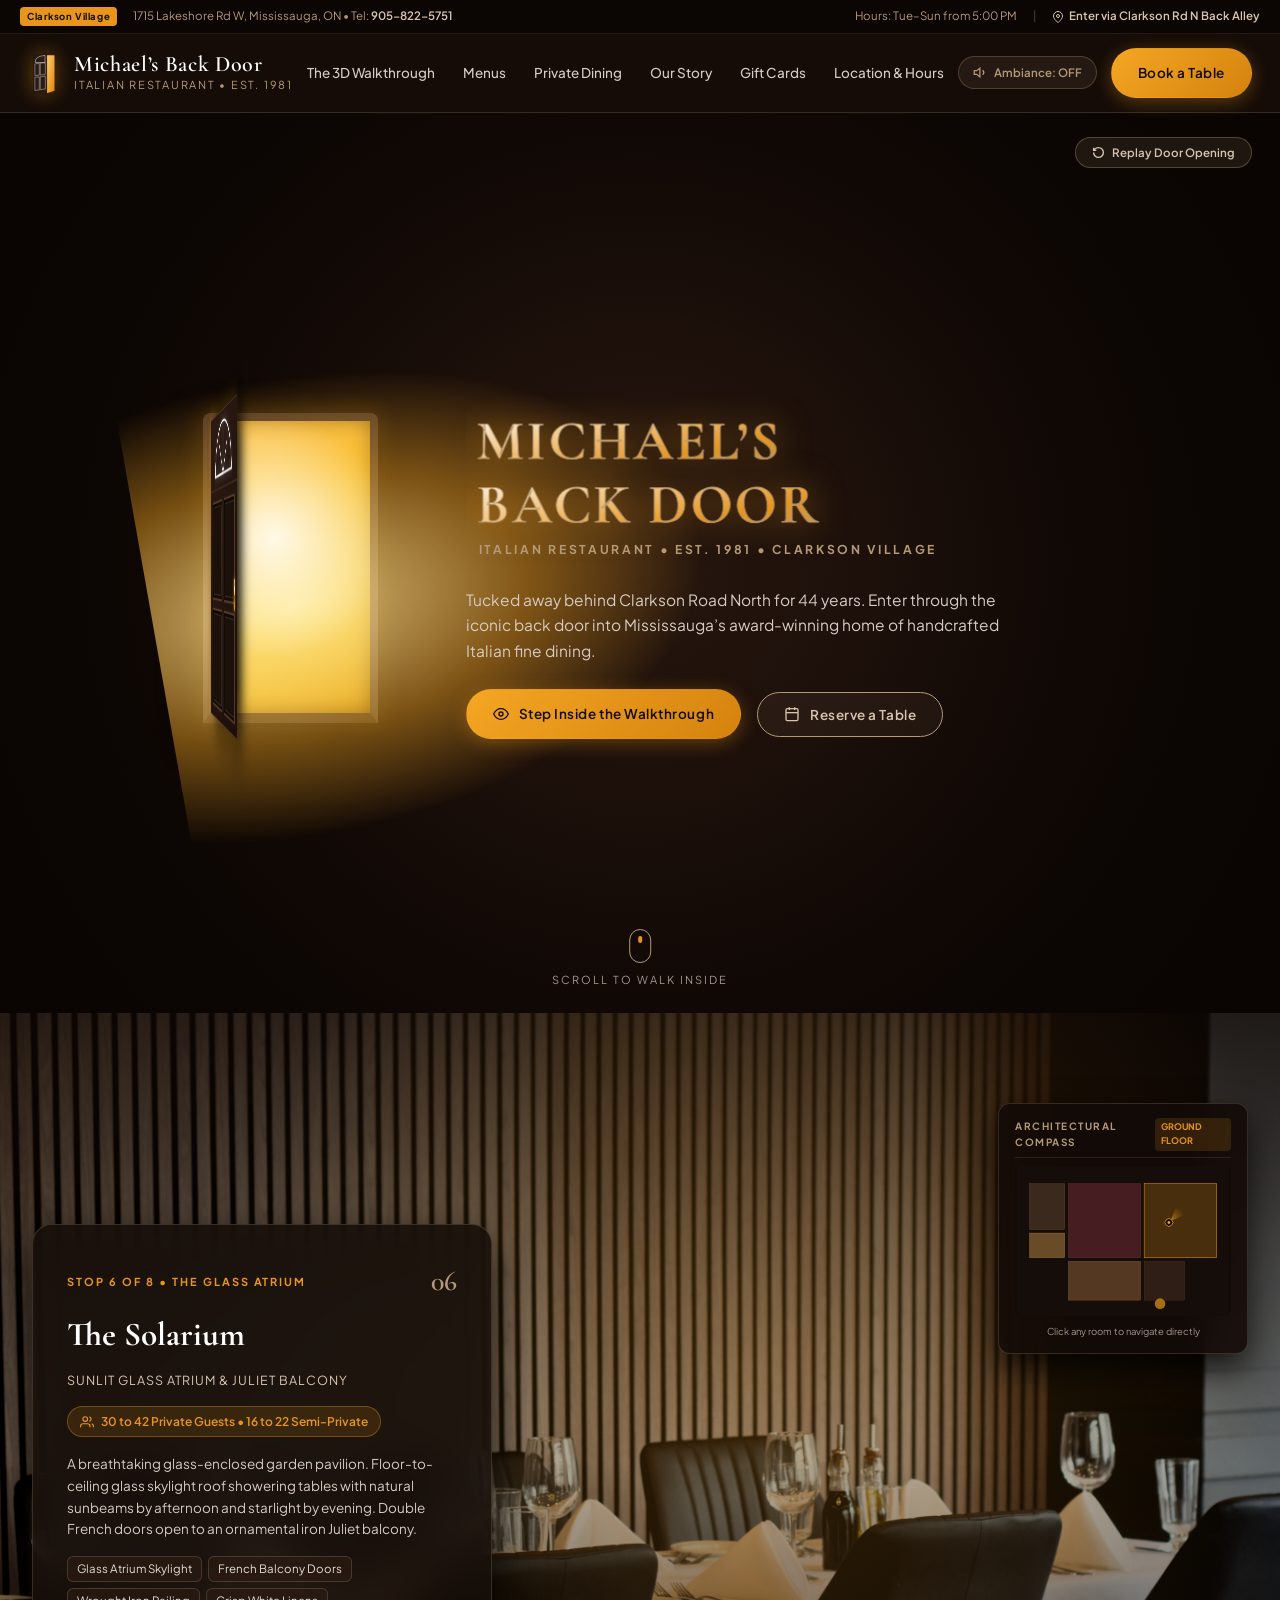
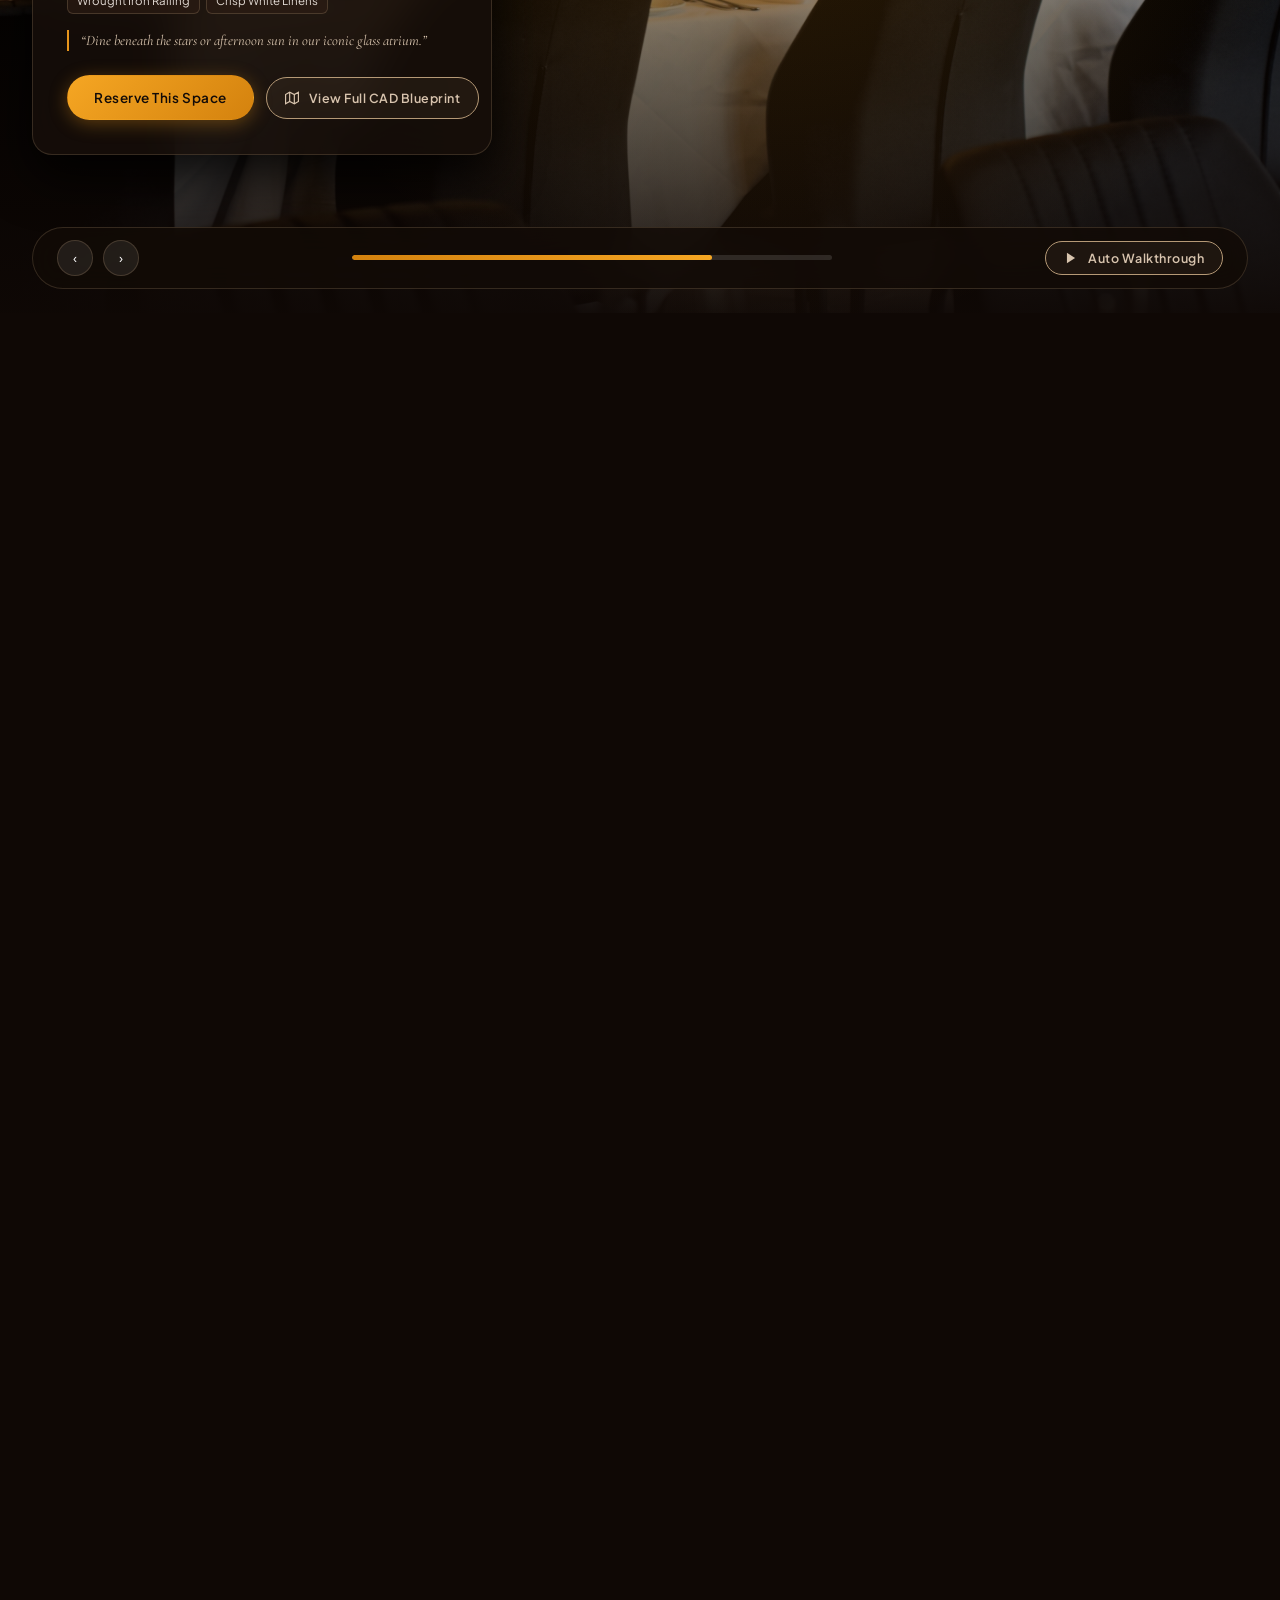
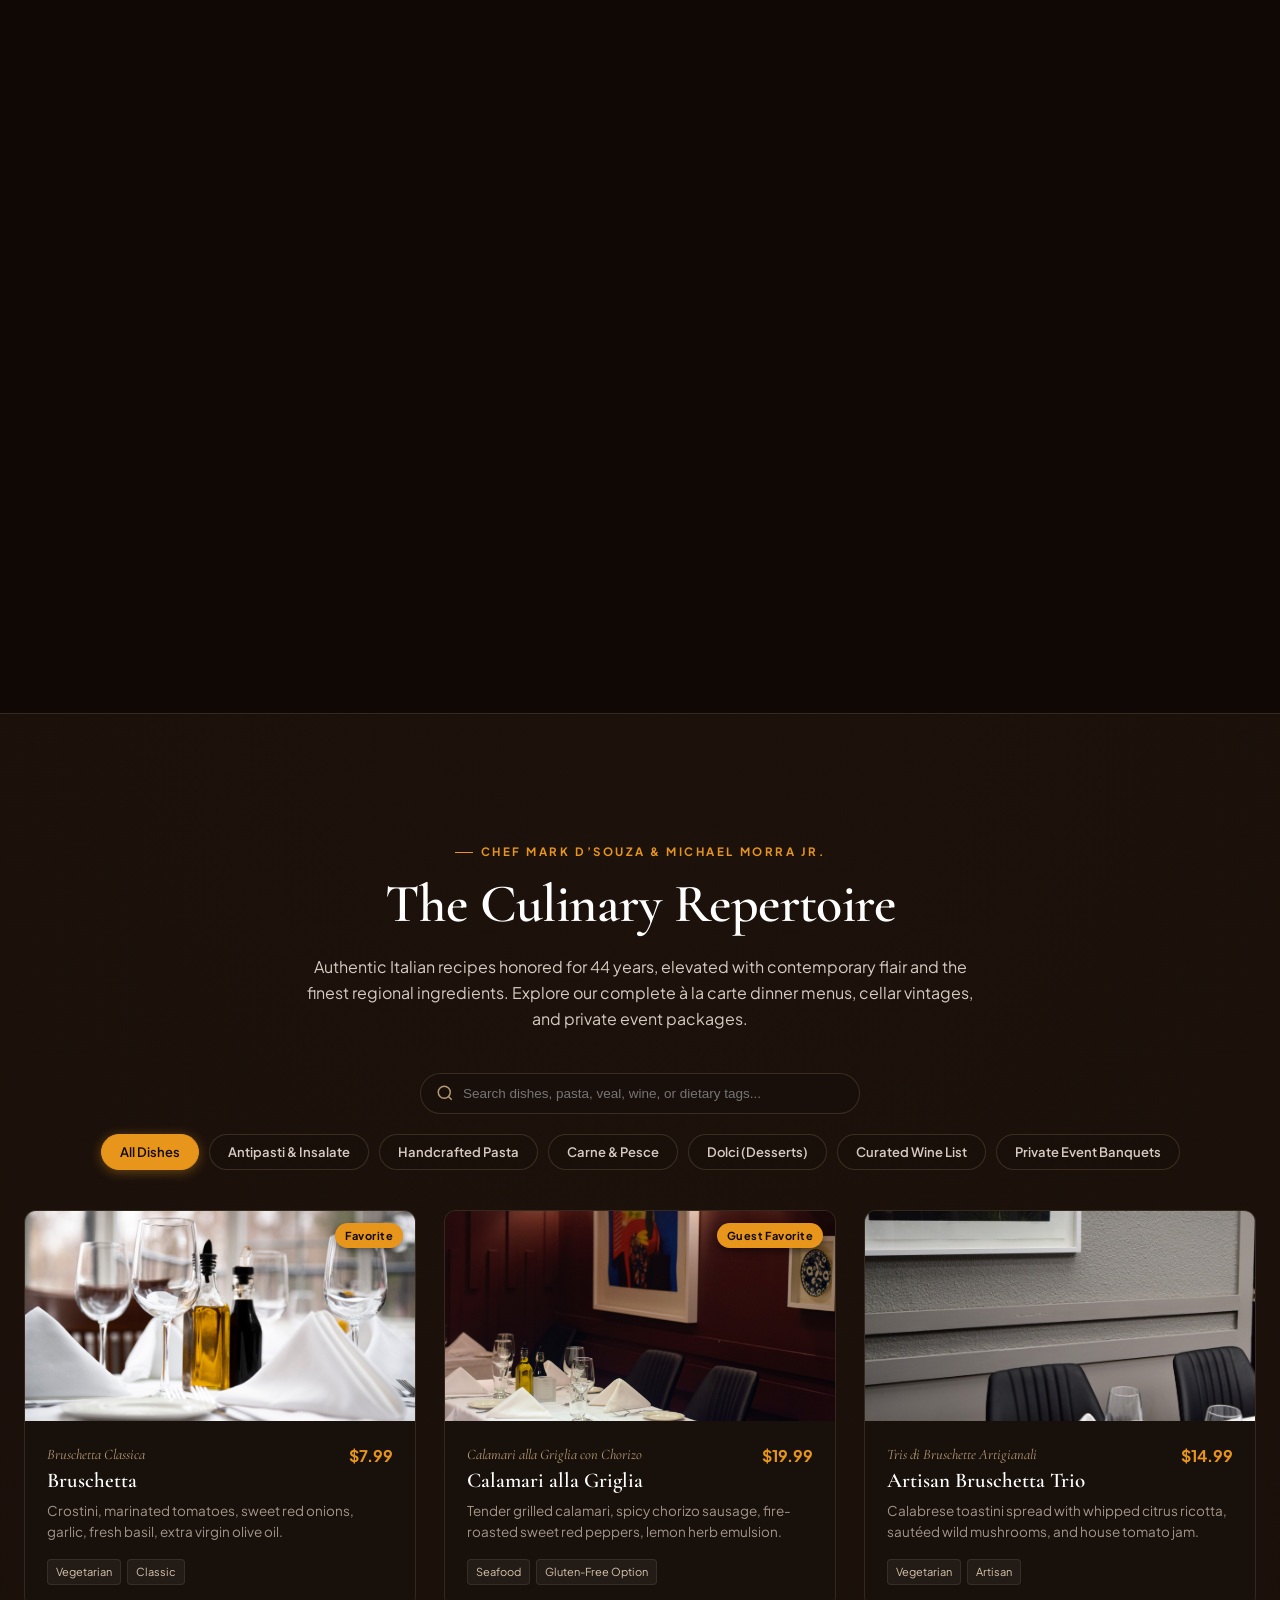
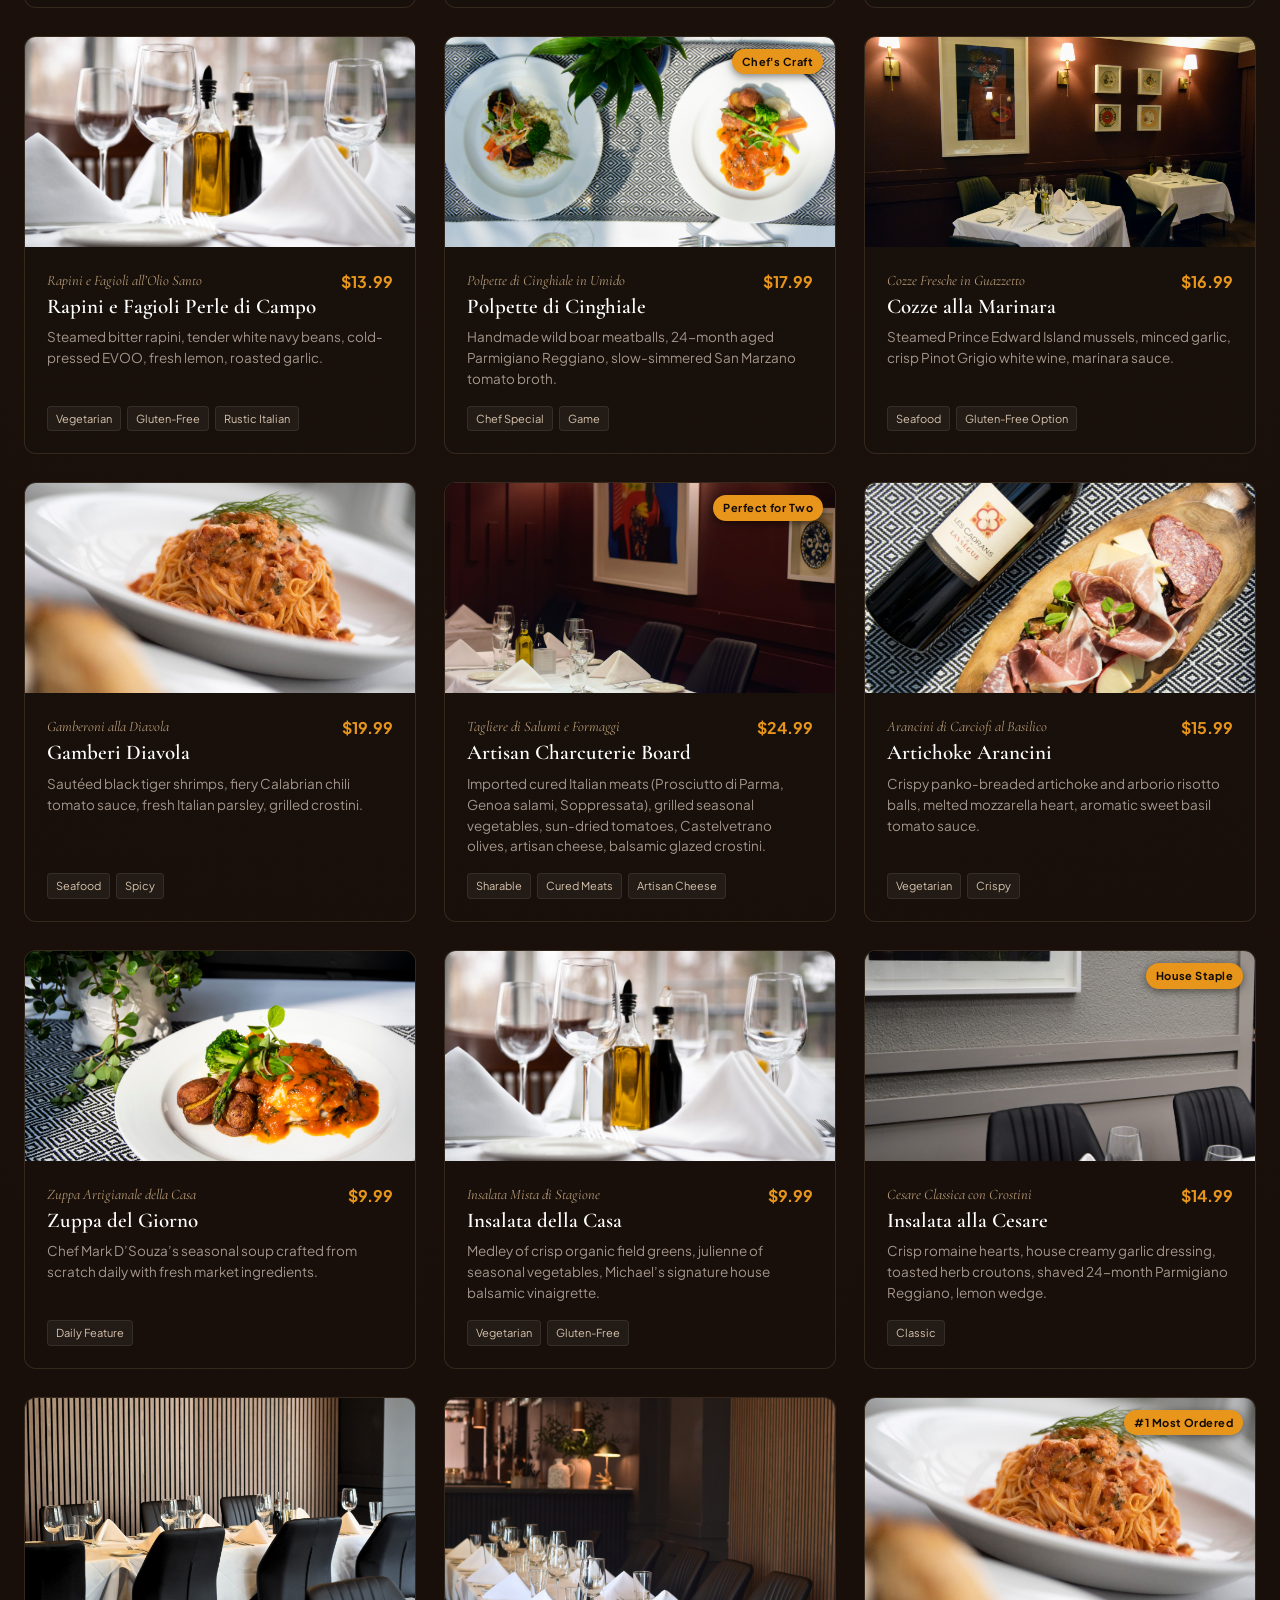
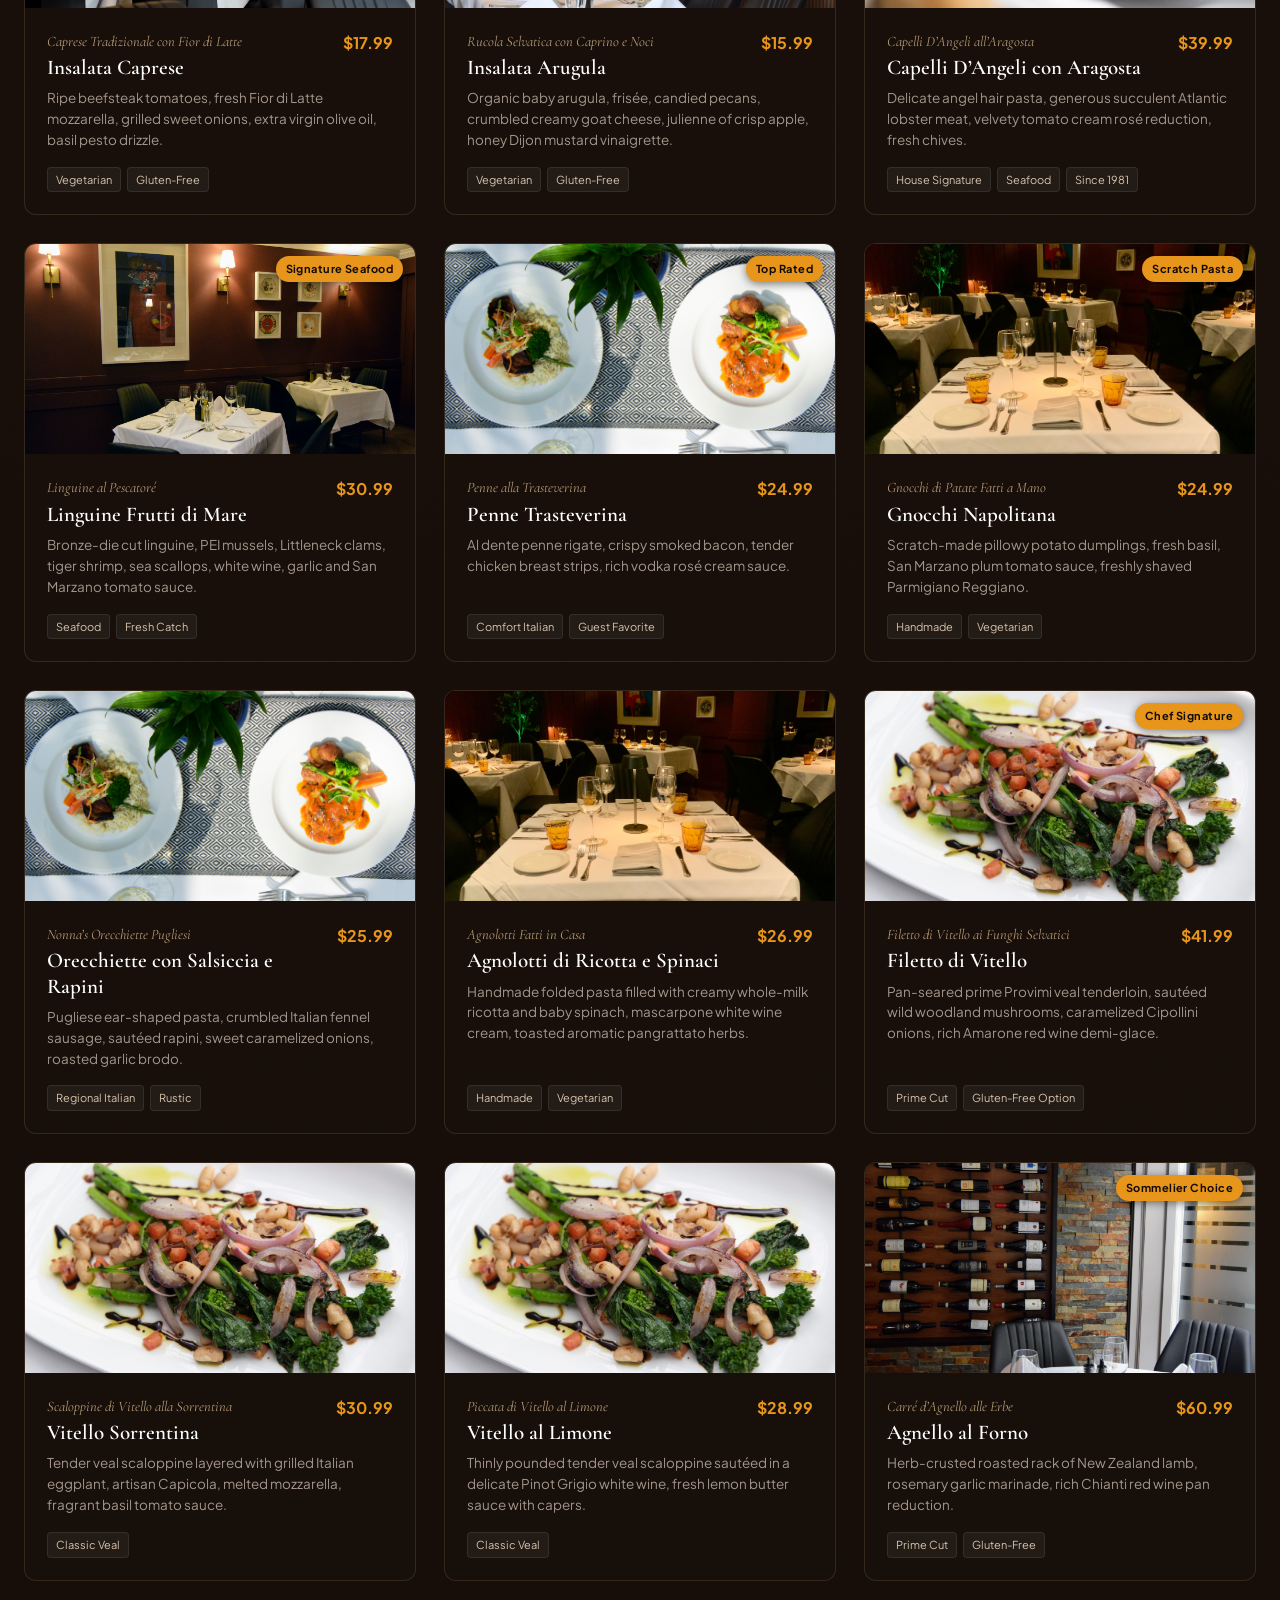
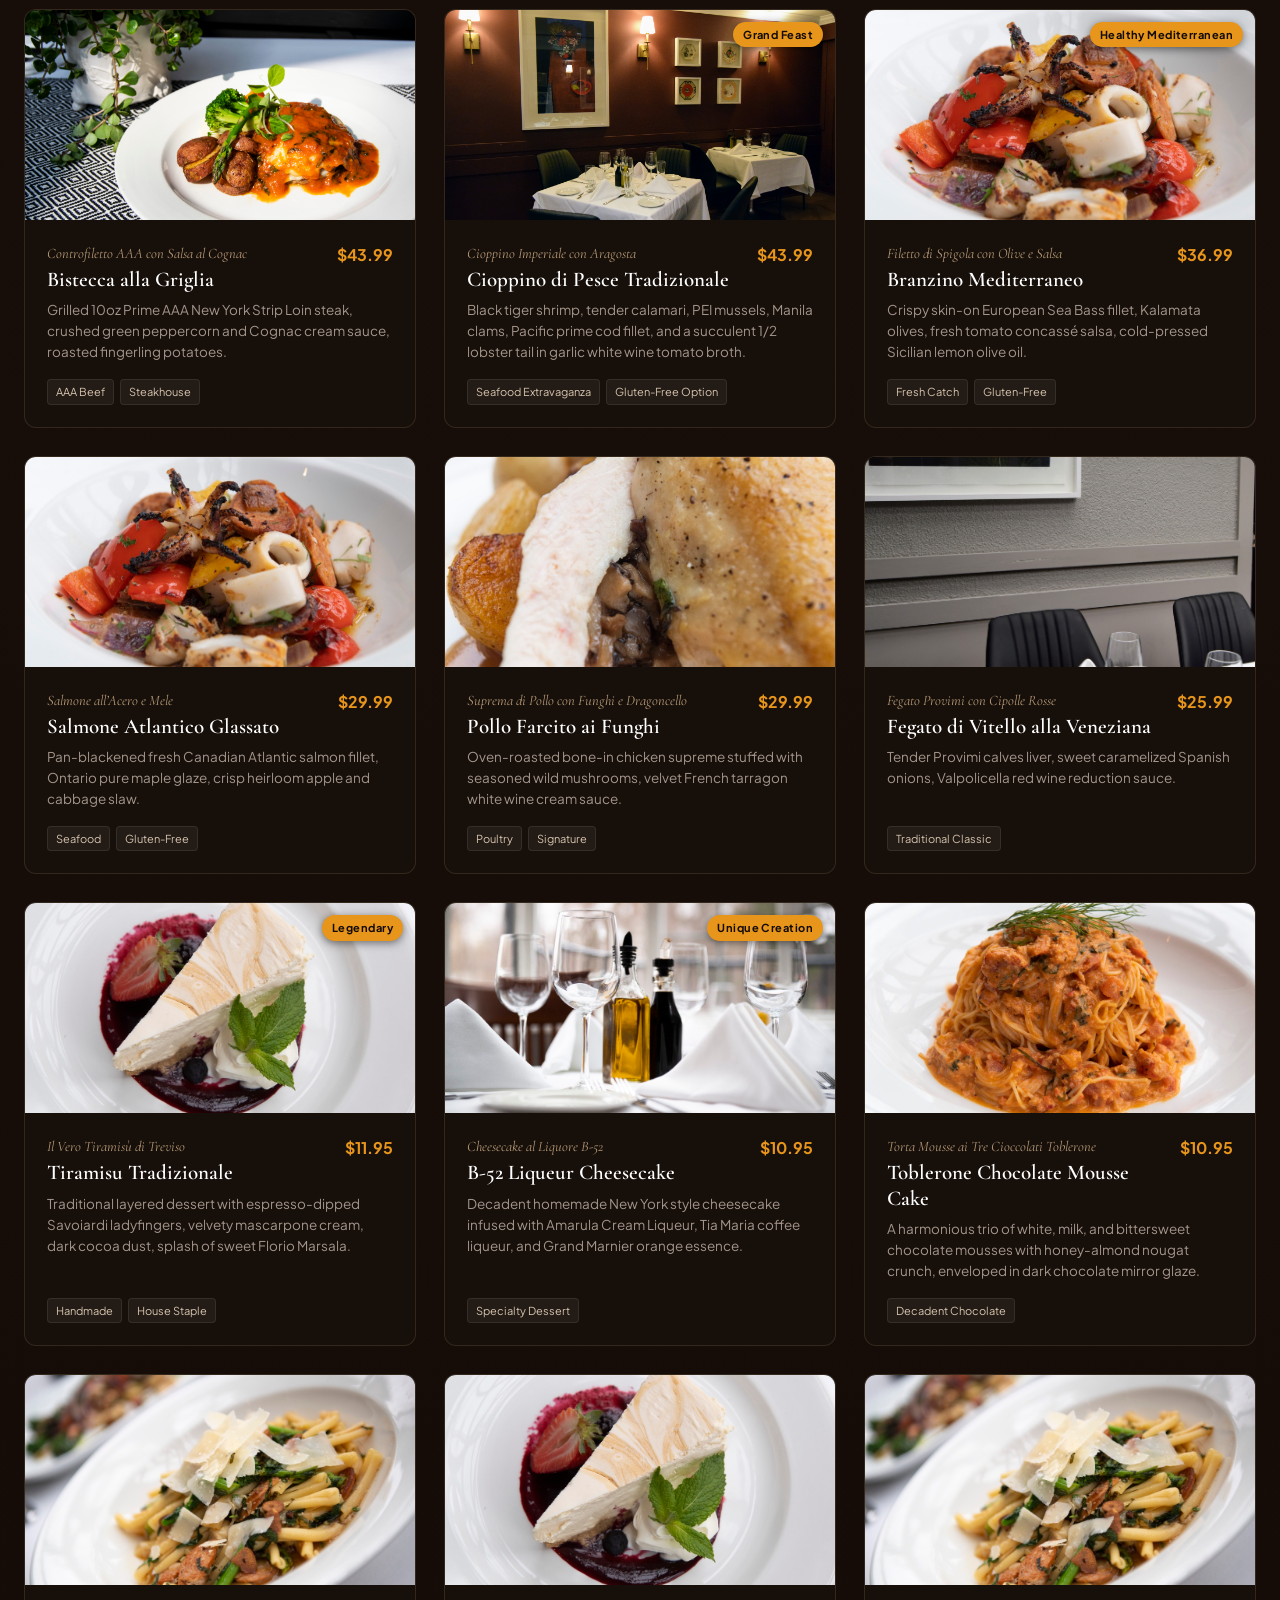
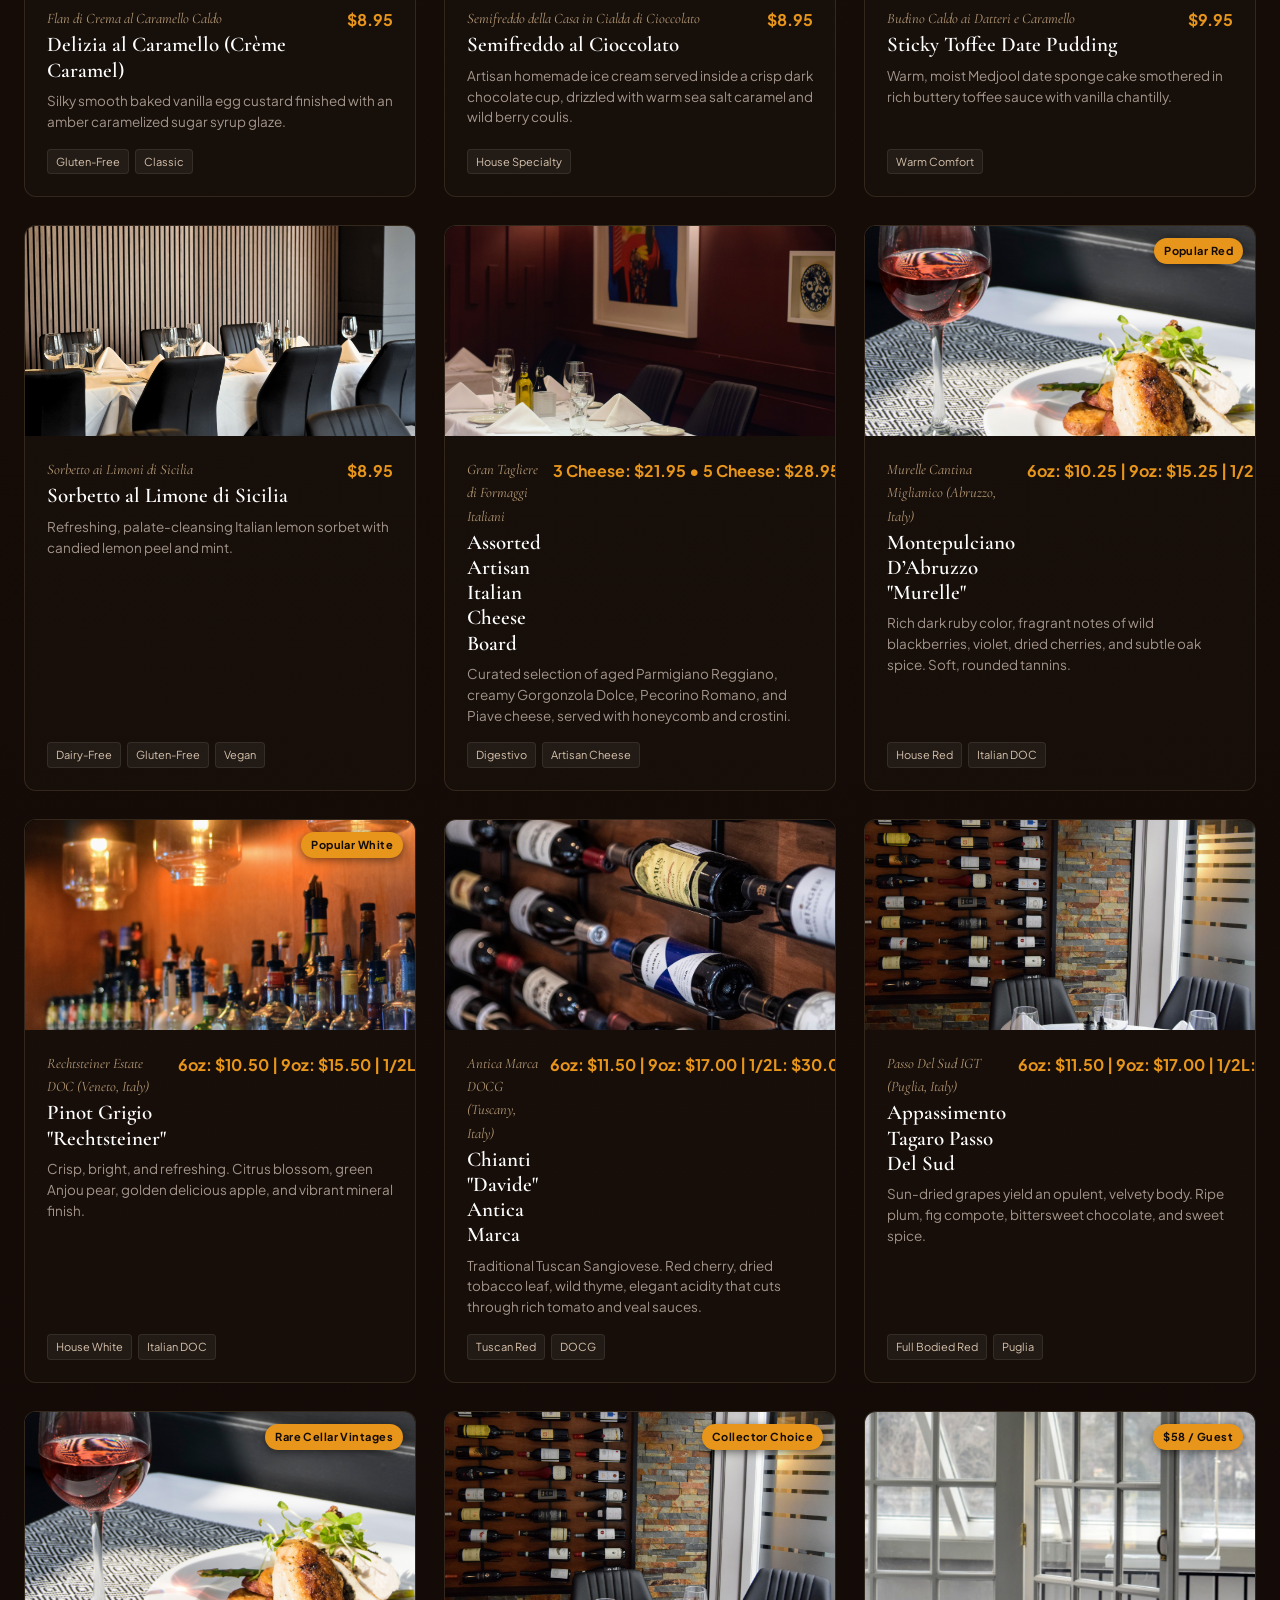
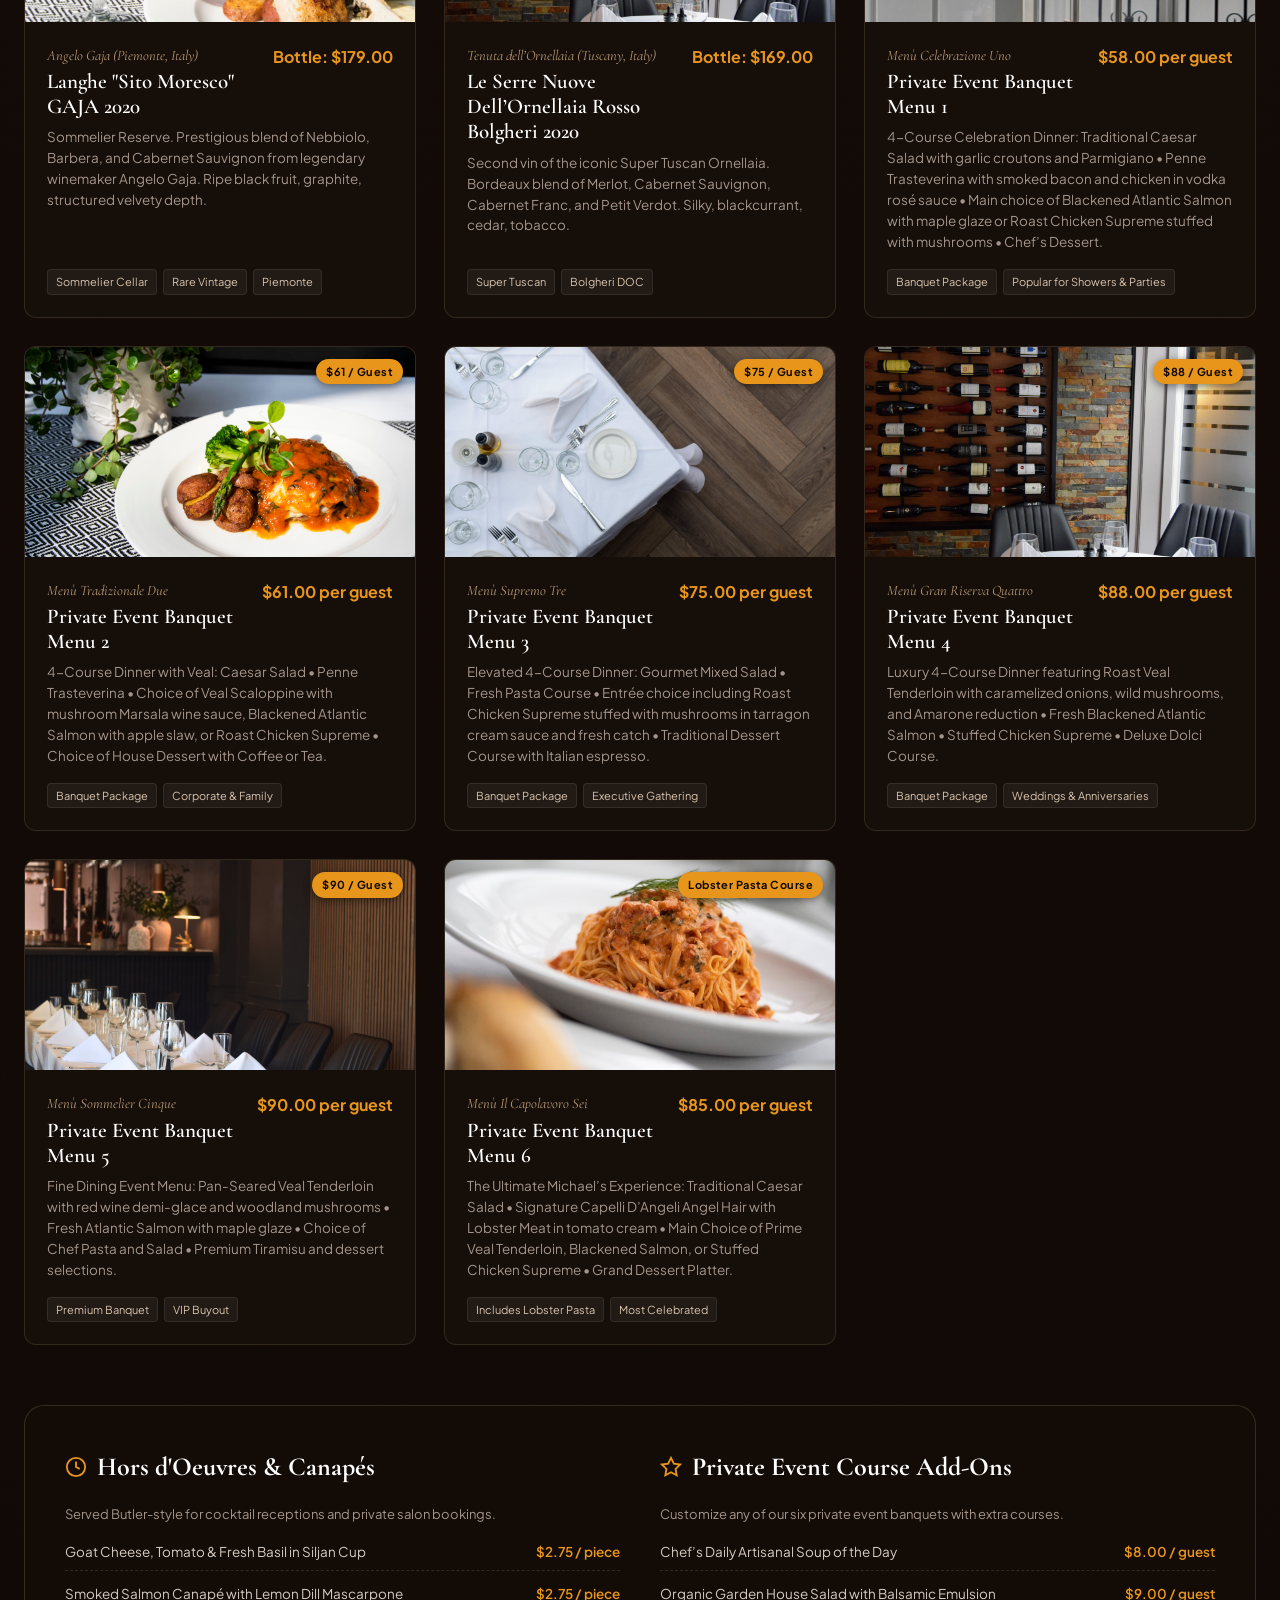
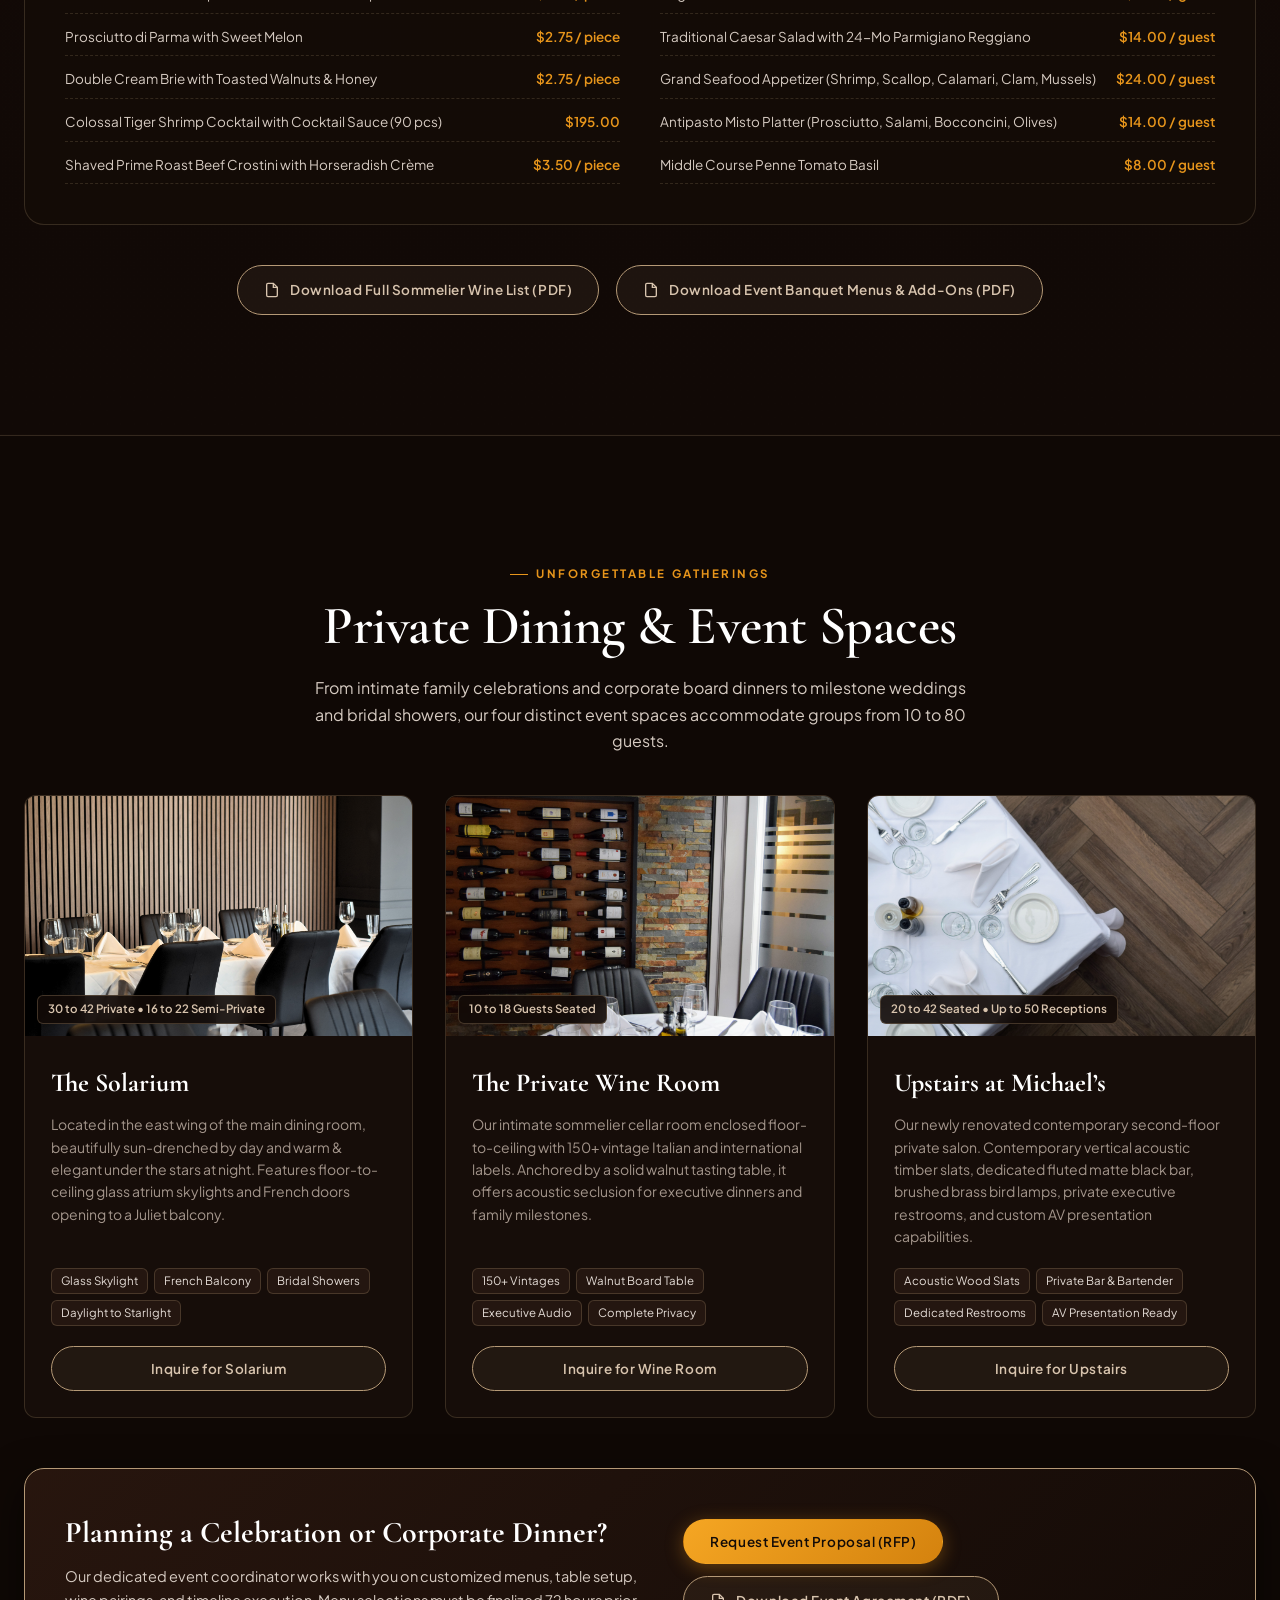
==== commit 9bc8f7ff: "Add coded 3D door logo opening and typography write-out animation sequence on initial load" ====
--- a/index.html
+++ b/index.html
@@ -109,35 +109,107 @@
   </div>
 
   <!-- Hero Section -->
+  <!-- Hero Section with Coded 3D Door Opening & Typography Write-out Animation -->
   <section class="hero-section" id="hero">
     <div class="hero-bg-texture"></div>
     <div class="hero-vignette"></div>
-    <div class="hero-content">
-      <div class="hero-badge-pill">
-        <svg width="14" height="14" viewBox="0 0 24 24" fill="none" stroke="currentColor" stroke-width="2"><circle cx="12" cy="12" r="10"/><polyline points="12 6 12 12 16 14"/></svg>
-        Celebrating 44 Years of Culinary Distinction • Since 1981
-      </div>
-      <h1 class="hero-title">
-        Mississauga’s Hidden Jewel<br>
-        <em>Enter Through The Back Door</em>
-      </h1>
-      <p class="hero-desc">
-        For over four decades, tucked behind historic Clarkson Road North, Michael’s Back Door has welcomed guests to an intimate world of scratch pasta, prime veal, and sommelier-curated rare vintages.
-      </p>
-      <div class="hero-cta-group">
-        <a href="#walkthrough-section" class="btn btn-gold">
-          <svg width="16" height="16" viewBox="0 0 24 24" fill="none" stroke="currentColor" stroke-width="2"><path d="M1 12s4-8 11-8 11 8 11 8-4 8-11 8-11-8-11-8z"/><circle cx="12" cy="12" r="3"/></svg>
-          Begin 3D Scroll Walkthrough
-        </a>
-        <button class="btn btn-outline-gold trigger-reservation-modal">
-          <svg width="16" height="16" viewBox="0 0 24 24" fill="none" stroke="currentColor" stroke-width="2"><rect x="3" y="4" width="18" height="18" rx="2" ry="2"/><line x1="16" y1="2" x2="16" y2="6"/><line x1="8" y1="2" x2="8" y2="6"/><line x1="3" y1="10" x2="21" y2="10"/></svg>
-          Reserve a Table
-        </button>
-      </div>
+
+    <!-- Replay Animation Button -->
+    <div class="hero-top-controls">
+      <button class="hero-replay-btn" id="hero-replay-btn" title="Replay Door Opening Animation">
+        <svg width="13" height="13" viewBox="0 0 24 24" fill="none" stroke="currentColor" stroke-width="2.5"><path d="M3 12a9 9 0 1 0 9-9 9.75 9.75 0 0 0-6.74 2.74L3 8"/><path d="M3 3v5h5"/></svg>
+        Replay Door Opening
+      </button>
+    </div>
+
+    <!-- Main Animated Stage -->
+    <div class="intro-content-wrapper" id="intro-content-wrapper">
+      
+      <!-- 1. The 3D Coded Door Assembly -->
+      <div class="door-assembly" id="hero-door-assembly" title="Click door to open or close">
+        <div class="door-frame">
+          <!-- Radiant Interior Glow & Volumetric Light Beam -->
+          <div class="door-aperture">
+            <div class="door-aperture-glow"></div>
+          </div>
+
+          <!-- 3D Swinging Door Leaf -->
+          <div class="door-leaf" id="hero-door-leaf">
+            <div class="door-leaf-inner">
+              <!-- Fanlight Transom Arch -->
+              <div class="door-transom-box">
+                <svg viewBox="0 0 120 60" fill="none">
+                  <path d="M 6,56 A 54,54 0 0,1 114,56 Z" fill="none" stroke="#FFFFFF" stroke-width="2.5" opacity="0.9" />
+                  <line x1="22" y1="56" x2="60" y2="56" stroke="#FFFFFF" stroke-width="2" opacity="0.85" />
+                  <line x1="60" y1="6" x2="60" y2="56" stroke="#FFFFFF" stroke-width="2" opacity="0.85" />
+                  <line x1="33" y1="23" x2="60" y2="56" stroke="#FFFFFF" stroke-width="2" opacity="0.85" />
+                  <line x1="87" y1="23" x2="60" y2="56" stroke="#FFFFFF" stroke-width="2" opacity="0.85" />
+                </svg>
+              </div>
+
+              <!-- 4 Classic Raised Panels -->
+              <div class="door-panels-grid">
+                <div class="door-panel-cell panel-top-left"></div>
+                <div class="door-panel-cell panel-top-right"></div>
+                <div class="door-panel-cell panel-bottom-left"></div>
+                <div class="door-panel-cell panel-bottom-right"></div>
+              </div>
+
+              <!-- Polished Brass Hardware (Knob & Escutcheon) -->
+              <div class="door-hardware-unit">
+                <div class="door-brass-escutcheon"></div>
+                <div class="door-brass-knob"></div>
+              </div>
+            </div>
+          </div>
+        </div>
+
+        <!-- Dramatic Light Beam that spills out as door swings open -->
+        <div class="door-light-spill" id="hero-door-spill"></div>
+      </div>
+
+      <!-- 2. Typography Box: Writes out "Michael's Back Door" -->
+      <div class="door-typography-box" id="hero-door-typography">
+        <svg class="door-text-svg" viewBox="0 0 540 160" width="100%">
+          <defs>
+            <linearGradient id="goldTextGrad" x1="0" y1="0" x2="1" y2="1">
+              <stop offset="0%" stop-color="#FFFFFF"/>
+              <stop offset="30%" stop-color="#F5D19A"/>
+              <stop offset="70%" stop-color="#E7951B"/>
+              <stop offset="100%" stop-color="#B59976"/>
+            </linearGradient>
+          </defs>
+          <!-- Line 1: MICHAEL'S -->
+          <text x="10" y="58" class="svg-door-title-text svg-line-1" font-size="52">MICHAEL’S</text>
+          <!-- Line 2: BACK DOOR -->
+          <text x="10" y="118" class="svg-door-title-text svg-line-2" font-size="52">BACK DOOR</text>
+          <!-- Line 3: Subtitle -->
+          <text x="12" y="148" class="svg-door-sub-text svg-line-sub">
+            ITALIAN RESTAURANT • EST. 1981 • CLARKSON VILLAGE
+          </text>
+        </svg>
+
+        <p class="hero-tagline-text">
+          Tucked away behind Clarkson Road North for 44 years. Enter through the iconic back door into Mississauga’s award-winning home of handcrafted Italian fine dining.
+        </p>
+
+        <!-- CTA Buttons inside write-out hero -->
+        <div class="hero-cta-group" id="hero-cta-group">
+          <a href="#walkthrough-section" class="btn btn-gold">
+            <svg width="16" height="16" viewBox="0 0 24 24" fill="none" stroke="currentColor" stroke-width="2"><path d="M1 12s4-8 11-8 11 8 11 8-4 8-11 8-11-8-11-8z"/><circle cx="12" cy="12" r="3"/></svg>
+            Step Inside the Walkthrough
+          </a>
+          <button class="btn btn-outline-gold trigger-reservation-modal">
+            <svg width="16" height="16" viewBox="0 0 24 24" fill="none" stroke="currentColor" stroke-width="2"><rect x="3" y="4" width="18" height="18" rx="2" ry="2"/><line x1="16" y1="2" x2="16" y2="6"/><line x1="8" y1="2" x2="8" y2="6"/><line x1="3" y1="10" x2="21" y2="10"/></svg>
+            Reserve a Table
+          </button>
+        </div>
+      </div>
+
     </div>
 
     <!-- Mouse Scroll Indicator -->
-    <a href="#walkthrough-section" class="hero-scroll-indicator">
+    <a href="#walkthrough-section" class="hero-scroll-indicator" id="hero-scroll-indicator">
       <div class="mouse-scroll-icon">
         <div class="mouse-wheel"></div>
       </div>
--- a/css/styles.css
+++ b/css/styles.css
@@ -383,16 +383,48 @@
 /* ==========================================================================
    2. HERO & CINEMATIC IMMERSION
    ========================================================================== */
+/* ==========================================================================
+   2. HERO & CODED 3D DOOR OPENING & TYPOGRAPHY WRITE-OUT ANIMATION
+   ========================================================================== */
 .hero-section {
   position: relative;
-  min-height: 90vh;
-  display: flex;
+  min-height: 100vh;
+  display: flex;
+  flex-direction: column;
   align-items: center;
   justify-content: center;
-  padding: 80px 24px 100px;
-  background: radial-gradient(circle at center, #2b1a11 0%, #110906 70%, #0a0503 100%);
+  padding: 80px 24px 70px;
+  background: radial-gradient(circle at center, #26160e 0%, #100805 70%, #060302 100%);
   overflow: hidden;
-  text-align: center;
+  perspective: 1400px;
+}
+
+.hero-top-controls {
+  position: absolute;
+  top: 24px;
+  right: 28px;
+  z-index: 25;
+}
+
+.hero-replay-btn {
+  background: rgba(181, 153, 118, 0.12);
+  border: 1px solid rgba(181, 153, 118, 0.35);
+  color: var(--gold-champagne-light);
+  padding: 7px 16px;
+  border-radius: var(--radius-full);
+  font-size: 11.5px;
+  font-weight: 600;
+  cursor: pointer;
+  display: inline-flex;
+  align-items: center;
+  gap: 7px;
+  transition: all var(--transition-fast);
+}
+
+.hero-replay-btn:hover {
+  background: var(--gold-champagne);
+  color: #120b08;
+  transform: translateY(-1px);
 }
 
 .hero-bg-texture {
@@ -401,83 +433,297 @@
   background-image: url('assets/interior_and_ambience/main-dining-room-burgundy-sconces.jpg');
   background-size: cover;
   background-position: center;
-  opacity: 0.18;
-  filter: blur(4px) saturate(0.8);
+  opacity: 0.14;
+  filter: blur(5px) saturate(0.8);
   pointer-events: none;
 }
 
 .hero-vignette {
   position: absolute;
   inset: 0;
-  background: radial-gradient(circle at center, transparent 30%, rgba(10, 5, 3, 0.85) 85%);
+  background: radial-gradient(circle at center, transparent 30%, rgba(10, 5, 3, 0.88) 85%);
   pointer-events: none;
 }
 
-.hero-content {
+/* Stage wrapper: holds door and writing typography */
+.intro-content-wrapper {
   position: relative;
-  z-index: 2;
-  max-width: 860px;
+  z-index: 10;
+  display: flex;
+  align-items: center;
+  justify-content: center;
+  width: 100%;
+  max-width: 1100px;
   margin: 0 auto;
-}
-
-.hero-badge-pill {
-  display: inline-flex;
-  align-items: center;
-  gap: 10px;
-  background: rgba(231, 149, 27, 0.12);
-  border: 1px solid rgba(231, 149, 27, 0.35);
-  color: var(--gold-champagne-light);
-  padding: 8px 18px;
-  border-radius: var(--radius-full);
-  font-size: 12px;
-  font-weight: 600;
-  letter-spacing: 0.14em;
-  text-transform: uppercase;
-  margin-bottom: 24px;
-}
-
-.hero-badge-pill svg {
-  color: var(--gold-primary);
-}
-
-.hero-title {
-  font-family: var(--font-serif);
-  font-size: clamp(44px, 6.8vw, 76px);
-  font-weight: 600;
-  line-height: 1.08;
-  color: #fff;
-  letter-spacing: -0.015em;
-  margin-bottom: 24px;
-  text-shadow: 0 4px 30px rgba(0,0,0,0.8);
-}
-
-.hero-title em {
-  font-style: italic;
-  color: var(--gold-champagne-light);
-  font-weight: 500;
-}
-
-.hero-desc {
-  font-size: clamp(16px, 1.8vw, 19px);
+  min-height: 420px;
+  transition: transform 1.2s cubic-bezier(0.16, 1, 0.3, 1);
+}
+
+/* The Door Assembly Unit */
+.door-assembly {
+  position: relative;
+  width: 175px;
+  height: 310px;
+  flex-shrink: 0;
+  perspective: 1200px;
+  cursor: pointer;
+  transition: transform 1.2s cubic-bezier(0.16, 1, 0.3, 1), margin 1.2s cubic-bezier(0.16, 1, 0.3, 1);
+  transform: translateX(0);
+}
+
+/* State: Door slides smoothly to the left */
+.door-assembly.slid-left {
+  transform: translateX(-40px);
+}
+
+/* Door Outer Architectural Frame */
+.door-frame {
+  position: absolute;
+  inset: 0;
+  border: 8px solid #4a3222;
+  border-bottom: 10px solid #362215;
+  border-radius: 8px 8px 0 0;
+  box-shadow: 0 15px 40px rgba(0, 0, 0, 0.95),
+              0 0 25px rgba(231, 149, 27, 0.3);
+  background: #140c08;
+  overflow: visible;
+}
+
+/* Golden radiant interior doorway aperture */
+.door-aperture {
+  position: absolute;
+  inset: 0;
+  background: linear-gradient(135deg, #ffd074 0%, #f5a623 50%, #d4820e 100%);
+  overflow: hidden;
+  box-shadow: inset 0 0 20px rgba(0,0,0,0.6);
+}
+
+.door-aperture-glow {
+  position: absolute;
+  inset: 0;
+  background: radial-gradient(circle at 40% 40%, rgba(255, 255, 255, 0.85) 0%, rgba(245, 166, 35, 0.4) 60%, transparent 100%);
+  animation: aperturePulse 3s infinite alternate ease-in-out;
+}
+
+@keyframes aperturePulse {
+  0% { opacity: 0.7; }
+  100% { opacity: 1; }
+}
+
+/* Dramatic Light Beam that spills across floor when door opens */
+.door-light-spill {
+  position: absolute;
+  top: -20%;
+  left: -30%;
+  width: 320%;
+  height: 150%;
+  background: radial-gradient(ellipse at 25% 50%, rgba(255, 220, 140, 0.85) 0%, rgba(245, 166, 35, 0.45) 40%, rgba(226, 131, 8, 0) 70%);
+  opacity: 0;
+  pointer-events: none;
+  mix-blend-mode: screen;
+  transition: opacity 1.1s cubic-bezier(0.16, 1, 0.3, 1);
+  transform: rotate(-10deg);
+}
+
+.door-assembly.door-opened .door-light-spill {
+  opacity: 1;
+}
+
+/* 3D Swinging Door Leaf */
+.door-leaf {
+  position: absolute;
+  inset: 0;
+  background: linear-gradient(135deg, #2c1a13 0%, #1c100a 100%);
+  border: 1px solid #482f20;
+  transform-origin: left center;
+  transform-style: preserve-3d;
+  transition: transform 1.35s cubic-bezier(0.25, 1, 0.45, 1);
+  box-shadow: 4px 0 20px rgba(0, 0, 0, 0.8);
+  z-index: 5;
+}
+
+/* The open position */
+.door-assembly.door-opened .door-leaf {
+  transform: perspective(1000px) rotateY(-82deg);
+  box-shadow: 20px 0 45px rgba(0, 0, 0, 0.95), -6px 0 20px rgba(245, 166, 35, 0.45);
+}
+
+.door-leaf-inner {
+  width: 100%;
+  height: 100%;
+  position: relative;
+  display: flex;
+  flex-direction: column;
+}
+
+/* Fanlight Transom Arch */
+.door-transom-box {
+  height: 72px;
+  border-bottom: 2.5px solid #3d2518;
+  padding: 8px 12px;
+  display: flex;
+  align-items: center;
+  justify-content: center;
+}
+
+.door-transom-box svg {
+  width: 100%;
+  height: 100%;
+  filter: drop-shadow(0 0 5px rgba(255,255,255,0.4));
+}
+
+/* 4 Classic Raised Panels */
+.door-panels-grid {
+  flex: 1;
+  display: grid;
+  grid-template-columns: 1fr 1fr;
+  grid-template-rows: 1fr 1fr;
+  gap: 8px;
+  padding: 10px 12px;
+}
+
+.door-panel-cell {
+  border: 2px solid #543725;
+  border-radius: 3px;
+  background: #1c100a;
+  box-shadow: inset 1px 1px 4px rgba(0, 0, 0, 0.9), 0 0 2px rgba(255, 255, 255, 0.08);
+  position: relative;
+}
+
+.door-panel-cell::after {
+  content: '';
+  position: absolute;
+  inset: 3px;
+  border: 1px solid rgba(255, 255, 255, 0.12);
+  border-radius: 2px;
+}
+
+/* Brass Hardware */
+.door-hardware-unit {
+  position: absolute;
+  right: 12px;
+  top: 155px;
+  display: flex;
+  flex-direction: column;
+  align-items: center;
+  z-index: 10;
+}
+
+.door-brass-escutcheon {
+  width: 6px;
+  height: 28px;
+  background: linear-gradient(180deg, #ffd074 0%, #b59976 50%, #e28308 100%);
+  border-radius: 3px;
+  box-shadow: 0 0 10px rgba(245, 166, 35, 0.7);
+}
+
+.door-brass-knob {
+  position: absolute;
+  top: 6px;
+  right: -3px;
+  width: 9px;
+  height: 9px;
+  background: radial-gradient(circle at 35% 35%, #fff 0%, #f5a623 60%, #8c5817 100%);
+  border-radius: 50%;
+  box-shadow: 0 2px 6px rgba(0,0,0,0.85);
+}
+
+/* Typography Container that writes out "Michaels Back Door" */
+.door-typography-box {
+  flex: 1;
+  max-width: 620px;
+  padding-left: 48px;
+  opacity: 0;
+  transform: translateX(40px);
+  transition: opacity 1s cubic-bezier(0.16, 1, 0.3, 1), transform 1s cubic-bezier(0.16, 1, 0.3, 1);
+  pointer-events: none;
+}
+
+.door-typography-box.visible {
+  opacity: 1;
+  transform: translateX(0);
+  pointer-events: auto;
+}
+
+/* SVG Writing Animation Styles */
+.svg-door-title-text {
+  font-family: 'Cormorant Garamond', Georgia, serif;
+  font-weight: 700;
+  letter-spacing: 0.05em;
+  stroke: #e7951b;
+  stroke-width: 1.4px;
+  fill: transparent;
+  stroke-dasharray: 650;
+  stroke-dashoffset: 650;
+  transition: fill 0.8s ease, filter 0.8s ease;
+}
+
+.svg-door-sub-text {
+  font-family: 'Plus Jakarta Sans', sans-serif;
+  letter-spacing: 0.22em;
+  font-size: 11.5px;
+  font-weight: 700;
+  fill: var(--gold-champagne);
+  opacity: 0;
+  transform: translateY(8px);
+  transition: opacity 0.8s ease, transform 0.8s ease;
+}
+
+.door-typography-box.animate-write .svg-line-1 {
+  animation: writeTextLine 1.4s cubic-bezier(0.25, 1, 0.5, 1) 0.1s forwards;
+}
+
+.door-typography-box.animate-write .svg-line-2 {
+  animation: writeTextLine 1.4s cubic-bezier(0.25, 1, 0.5, 1) 0.5s forwards;
+}
+
+.door-typography-box.animate-write .svg-line-sub {
+  opacity: 1;
+  transform: translateY(0);
+  transition-delay: 1.3s;
+}
+
+@keyframes writeTextLine {
+  0% {
+    stroke-dashoffset: 650;
+    fill: transparent;
+  }
+  60% {
+    stroke-dashoffset: 0;
+    fill: transparent;
+  }
+  100% {
+    stroke-dashoffset: 0;
+    fill: url(#goldTextGrad);
+    stroke: #b59976;
+    stroke-width: 0.8px;
+    filter: drop-shadow(0 0 16px rgba(231, 149, 27, 0.55));
+  }
+}
+
+.hero-tagline-text {
+  font-size: 15.5px;
   color: var(--text-secondary);
   line-height: 1.65;
-  margin-bottom: 38px;
-  max-width: 720px;
-  margin-left: auto;
-  margin-right: auto;
-}
-
-.hero-cta-group {
-  display: flex;
-  align-items: center;
-  justify-content: center;
-  gap: 18px;
+  margin-top: 14px;
+  margin-bottom: 26px;
+  max-width: 580px;
+}
+
+.hero-section .hero-cta-group {
+  display: flex;
+  align-items: center;
+  gap: 16px;
   flex-wrap: wrap;
-}
-
-.hero-scroll-indicator {
-  position: absolute;
-  bottom: 28px;
+  justify-content: flex-start;
+  opacity: 0;
+  transform: translateY(14px);
+  transition: opacity 0.8s ease, transform 0.8s ease;
+}
+
+.hero-section .hero-scroll-indicator {
+  position: absolute;
+  bottom: 24px;
   left: 50%;
   transform: translateX(-50%);
   display: flex;
@@ -488,12 +734,13 @@
   font-size: 11px;
   text-transform: uppercase;
   letter-spacing: 0.18em;
-  z-index: 5;
+  z-index: 15;
   cursor: pointer;
-  transition: color var(--transition-fast);
-}
-
-.hero-scroll-indicator:hover {
+  transition: opacity 0.8s ease, color var(--transition-fast);
+  opacity: 0;
+}
+
+.hero-section .hero-scroll-indicator:hover {
   color: var(--gold-primary);
 }
 
@@ -1642,6 +1889,40 @@
     gap: 4px;
     text-align: center;
   }
+  .intro-content-wrapper {
+    flex-direction: column;
+    text-align: center;
+    gap: 24px;
+    padding: 0 16px;
+    min-height: auto;
+  }
+  .door-assembly {
+    width: 135px;
+    height: 240px;
+    transform: none !important;
+  }
+  .door-assembly.slid-left {
+    transform: translateY(-10px) !important;
+  }
+  .door-typography-box {
+    padding-left: 0;
+    max-width: 100%;
+    transform: translateY(20px);
+  }
+  .door-typography-box.visible {
+    transform: translateY(0);
+  }
+  .hero-tagline-text {
+    margin-left: auto;
+    margin-right: auto;
+  }
+  .hero-section .hero-cta-group {
+    justify-content: center;
+  }
+  .hero-top-controls {
+    top: 14px;
+    right: 14px;
+  }
   .hero-cta-group {
     flex-direction: column;
     width: 100%;
